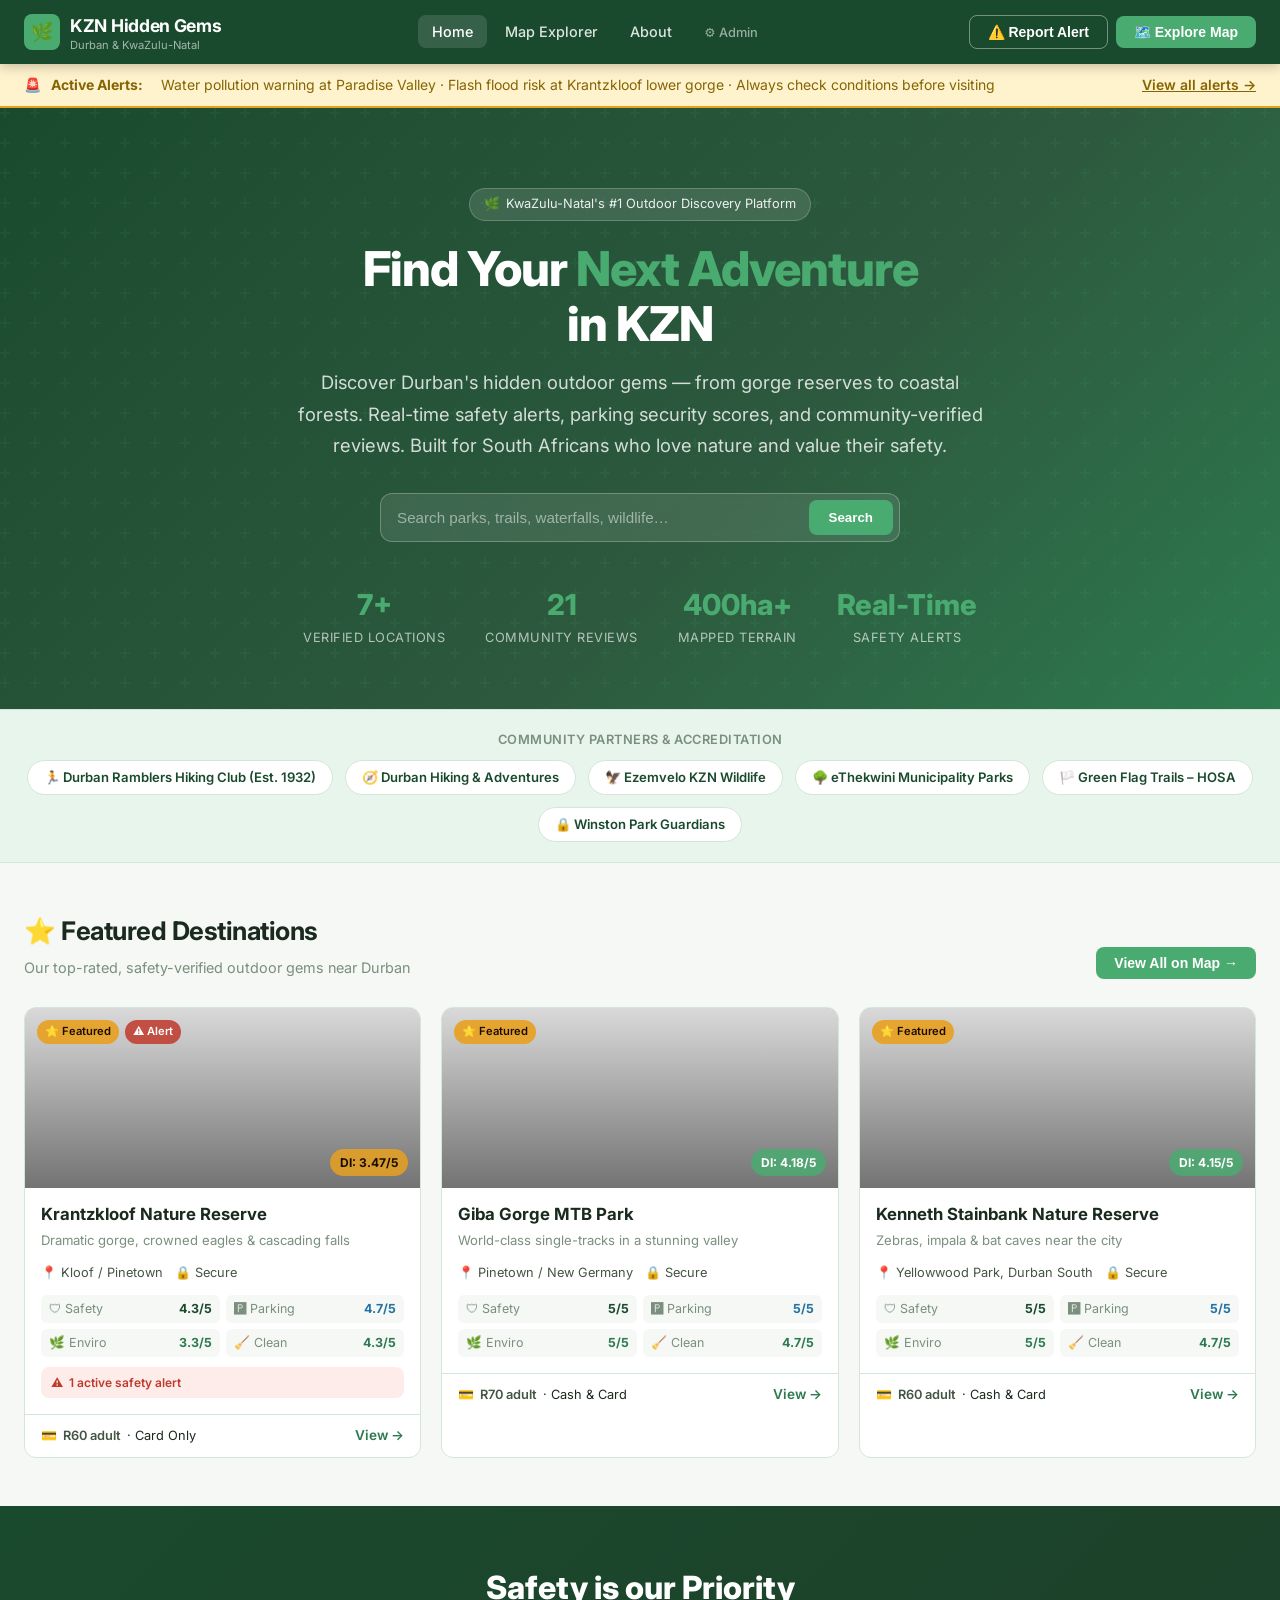
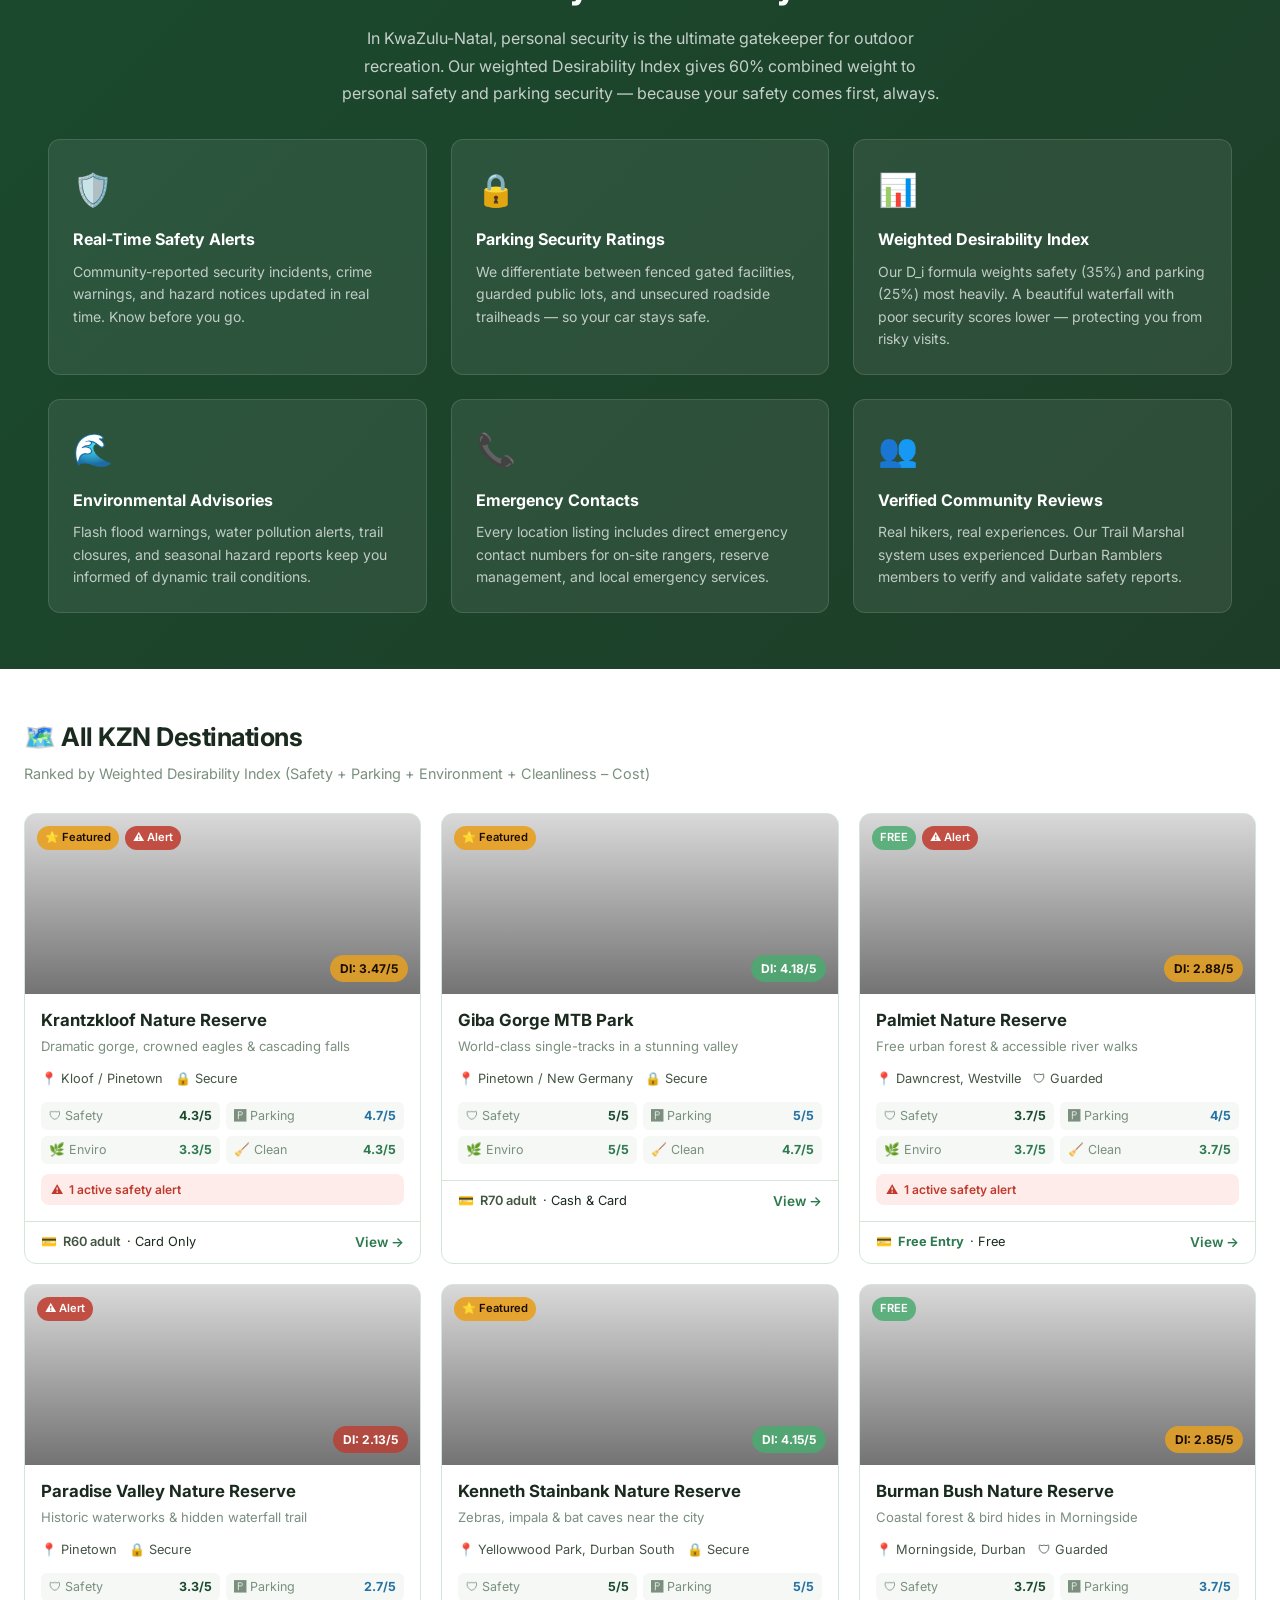
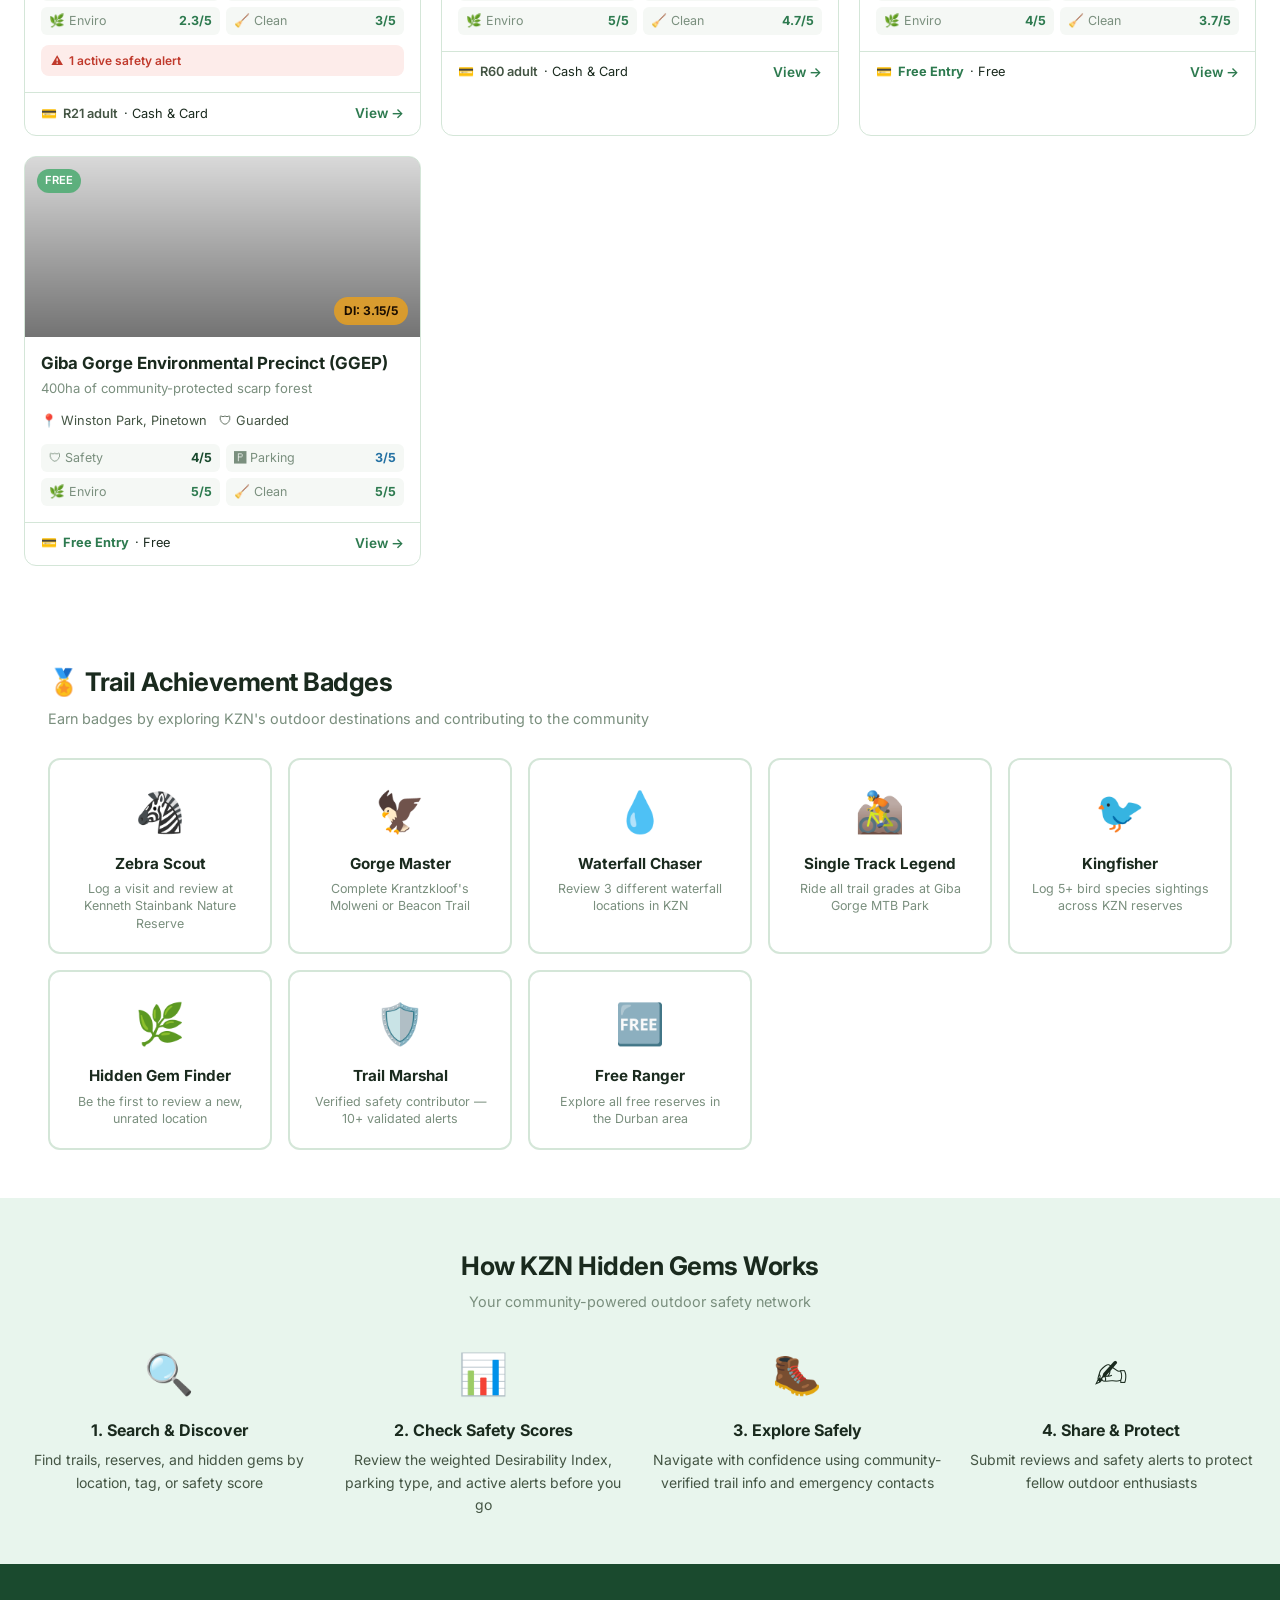
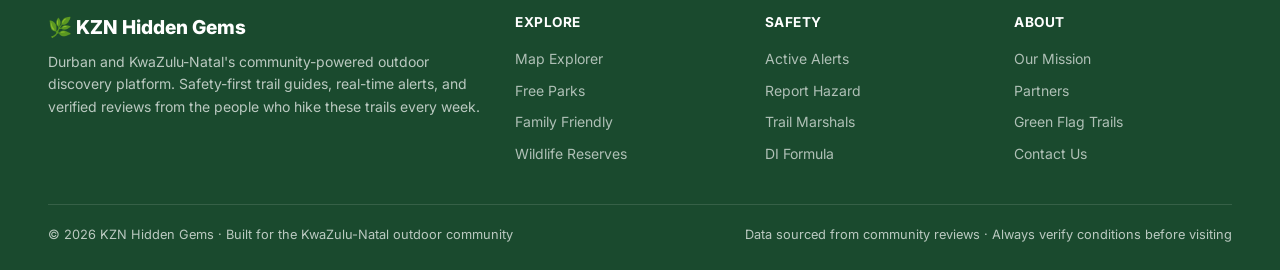
==== index.html @ 932b6985 "Initial release: KZN Hidden Gems platform" ====
<!DOCTYPE html>
<html lang="en">
<head>
  <meta charset="UTF-8" />
  <meta name="viewport" content="width=device-width, initial-scale=1.0" />
  <title>KZN Hidden Gems — Discover KwaZulu-Natal's Best Outdoor Destinations</title>
  <meta name="description" content="Discover safe, verified outdoor destinations in Durban and KwaZulu-Natal. Real-time safety alerts, parking scores, trail guides, and community reviews." />

  <!-- Leaflet CSS -->
  <link rel="stylesheet" href="https://unpkg.com/leaflet@1.9.4/dist/leaflet.css" />
  <!-- Google Fonts -->
  <link rel="preconnect" href="https://fonts.googleapis.com" />
  <link href="https://fonts.googleapis.com/css2?family=Inter:wght@400;500;600;700;800&display=swap" rel="stylesheet" />
  <!-- App Styles -->
  <link rel="stylesheet" href="css/style.css" />
  <link rel="stylesheet" href="css/admin.css" />
  <link rel="stylesheet" href="css/photos.css" />

  <style>
    @keyframes slideIn {
      from { transform: translateX(100px); opacity: 0; }
      to { transform: translateX(0); opacity: 1; }
    }
  </style>
</head>
<body>

<!-- ===================== NAV ===================== -->
<nav class="nav">
  <a href="#" class="nav-brand" onclick="showPage('home');return false">
    <div class="logo-icon">🌿</div>
    <div>
      <span class="brand-name">KZN Hidden Gems</span>
      <span class="brand-sub">Durban & KwaZulu-Natal</span>
    </div>
  </a>

  <ul class="nav-links">
    <li><a href="#" data-page="home" class="active">Home</a></li>
    <li><a href="#" data-page="explorer">Map Explorer</a></li>
    <li><a href="#" data-page="about">About</a></li>
    <li><a href="#" data-page="admin" id="nav-admin-link" onclick="openAdminPanel();return false" style="color:rgba(255,255,255,0.55);font-size:0.8rem">⚙️ Admin</a></li>
  </ul>

  <div class="nav-actions">
    <button class="btn btn-outline" onclick="openReportModal('')">⚠️ Report Alert</button>
    <button class="btn btn-primary" onclick="showPage('explorer');initMap();renderExplorerSidebar(KZN_DATA.locations);renderMapMarkers(KZN_DATA.locations)">🗺️ Explore Map</button>
  </div>
</nav>

<!-- ===================== ACTIVE ALERTS BANNER ===================== -->
<div class="alert-banner">
  <span>🚨</span>
  <strong>Active Alerts:</strong>&nbsp;
  Water pollution warning at Paradise Valley · Flash flood risk at Krantzkloof lower gorge · Always check conditions before visiting
  <span style="margin-left:auto;font-weight:600;cursor:pointer;text-decoration:underline" onclick="showPage('explorer');initMap();applyFilter('alerts');renderExplorerSidebar(KZN_DATA.locations.filter(l=>l.activeAlerts>0));renderMapMarkers(KZN_DATA.locations.filter(l=>l.activeAlerts>0))">
    View all alerts →
  </span>
</div>

<!-- ===================== MAP EXPLORER (FIXED OVERLAY) ===================== -->
<div id="explorer">
  <div class="explorer-map">
    <div id="map"></div>
  </div>
  <div class="explorer-sidebar">
    <div class="explorer-sidebar-header">
      <h3>🗺️ KZN Outdoor Destinations</h3>
      <div style="display:flex;gap:8px;margin-bottom:8px">
        <input type="text" id="sidebar-search" placeholder="Search locations…" style="flex:1;padding:7px 11px;border:1.5px solid #d4e6d8;border-radius:8px;font-size:0.85rem;outline:none" oninput="filterSidebar(this.value)" />
      </div>
      <div style="font-size:0.75rem;color:#7a8f7e">
        🟢 High DI · 🟡 Medium DI · 🔴 Low DI / Alert
      </div>
    </div>

    <!-- Filter chips -->
    <div class="filters">
      <button class="filter-chip active" data-filter="all" onclick="applyFilter('all')">All</button>
      <button class="filter-chip" data-filter="free" onclick="applyFilter('free')">🆓 Free</button>
      <button class="filter-chip" data-filter="safe" onclick="applyFilter('safe')">🛡 High Safety</button>
      <button class="filter-chip" data-filter="family" onclick="applyFilter('family')">👨‍👩‍👧 Family</button>
      <button class="filter-chip" data-filter="hiking" onclick="applyFilter('hiking')">🥾 Hiking</button>
      <button class="filter-chip" data-filter="wildlife" onclick="applyFilter('wildlife')">🦓 Wildlife</button>
      <button class="filter-chip alert-chip" data-filter="alerts" onclick="applyFilter('alerts')">⚠️ Has Alerts</button>
    </div>

    <!-- Sidebar List -->
    <div id="explorer-list" style="padding:8px;flex:1"></div>
  </div>
</div>

<!-- ===================== DETAIL VIEW ===================== -->
<div id="detail-view"></div>

<!-- ===================== HOME PAGE ===================== -->
<div id="home-page" style="display:block">

  <!-- Hero -->
  <section class="hero">
    <div class="hero-content">
      <div class="hero-badge">
        <span>🌿</span>
        <span>KwaZulu-Natal's #1 Outdoor Discovery Platform</span>
      </div>
      <h1>Find Your <span>Next Adventure</span><br/>in KZN</h1>
      <p>
        Discover Durban's hidden outdoor gems — from gorge reserves to coastal forests.
        Real-time safety alerts, parking security scores, and community-verified reviews.
        Built for South Africans who love nature and value their safety.
      </p>
      <div class="hero-search">
        <input type="text" id="hero-search-input" placeholder="Search parks, trails, waterfalls, wildlife…" autocomplete="off" oninput="handleSearchInput(this.value)" onkeydown="if(event.key==='Enter')handleSearch(this.value);if(event.key==='Escape')closeSuggestions()" />
        <button id="hero-search-btn">Search</button>
      </div>
      <div class="hero-stats">
        <div class="hero-stat">
          <div class="stat-num">7+</div>
          <div class="stat-label">Verified Locations</div>
        </div>
        <div class="hero-stat">
          <div class="stat-num">21</div>
          <div class="stat-label">Community Reviews</div>
        </div>
        <div class="hero-stat">
          <div class="stat-num">400ha+</div>
          <div class="stat-label">Mapped Terrain</div>
        </div>
        <div class="hero-stat">
          <div class="stat-num">Real-Time</div>
          <div class="stat-label">Safety Alerts</div>
        </div>
      </div>
    </div>
  </section>

  <!-- Search dropdown — outside hero so overflow:hidden doesn't clip it -->
  <div id="hero-search-dropdown" style="display:none;position:fixed;z-index:2000;background:white;border-radius:12px;box-shadow:0 8px 32px rgba(0,0,0,0.22);max-height:380px;overflow-y:auto;border:1px solid #d4e6d8"></div>

  <!-- Partners -->
  <div class="partners-bar">
    <p>Community Partners & Accreditation</p>
    <div class="partners-list">
      <span class="partner-chip">🏃 Durban Ramblers Hiking Club (Est. 1932)</span>
      <span class="partner-chip">🧭 Durban Hiking & Adventures</span>
      <span class="partner-chip">🦅 Ezemvelo KZN Wildlife</span>
      <span class="partner-chip">🌳 eThekwini Municipality Parks</span>
      <span class="partner-chip">🏳️ Green Flag Trails – HOSA</span>
      <span class="partner-chip">🔒 Winston Park Guardians</span>
    </div>
  </div>

  <!-- Featured Locations -->
  <section class="section">
    <div class="container">
      <div class="section-header">
        <div>
          <h2>⭐ Featured Destinations</h2>
          <p>Our top-rated, safety-verified outdoor gems near Durban</p>
        </div>
        <button class="btn btn-primary" id="open-explorer-btn">View All on Map →</button>
      </div>
      <div class="featured-grid" id="featured-cards">
        <!-- Rendered by JS -->
      </div>
    </div>
  </section>

  <!-- Safety Section -->
  <section class="safety-section">
    <div class="container">
      <div style="text-align:center;max-width:600px;margin:0 auto 0 auto">
        <h2 style="font-size:2rem;font-weight:800;color:white;margin-bottom:12px">Safety is our Priority</h2>
        <p style="color:rgba(255,255,255,0.75);font-size:1rem;line-height:1.7">
          In KwaZulu-Natal, personal security is the ultimate gatekeeper for outdoor recreation.
          Our weighted Desirability Index gives 60% combined weight to personal safety and parking security —
          because your safety comes first, always.
        </p>
      </div>
      <div class="safety-grid">
        <div class="safety-card">
          <div class="icon">🛡️</div>
          <h4>Real-Time Safety Alerts</h4>
          <p>Community-reported security incidents, crime warnings, and hazard notices updated in real time. Know before you go.</p>
        </div>
        <div class="safety-card">
          <div class="icon">🔒</div>
          <h4>Parking Security Ratings</h4>
          <p>We differentiate between fenced gated facilities, guarded public lots, and unsecured roadside trailheads — so your car stays safe.</p>
        </div>
        <div class="safety-card">
          <div class="icon">📊</div>
          <h4>Weighted Desirability Index</h4>
          <p>Our D_i formula weights safety (35%) and parking (25%) most heavily. A beautiful waterfall with poor security scores lower — protecting you from risky visits.</p>
        </div>
        <div class="safety-card">
          <div class="icon">🌊</div>
          <h4>Environmental Advisories</h4>
          <p>Flash flood warnings, water pollution alerts, trail closures, and seasonal hazard reports keep you informed of dynamic trail conditions.</p>
        </div>
        <div class="safety-card">
          <div class="icon">📞</div>
          <h4>Emergency Contacts</h4>
          <p>Every location listing includes direct emergency contact numbers for on-site rangers, reserve management, and local emergency services.</p>
        </div>
        <div class="safety-card">
          <div class="icon">👥</div>
          <h4>Verified Community Reviews</h4>
          <p>Real hikers, real experiences. Our Trail Marshal system uses experienced Durban Ramblers members to verify and validate safety reports.</p>
        </div>
      </div>
    </div>
  </section>

  <!-- All Locations -->
  <section class="section" style="background:var(--white)">
    <div class="container">
      <div class="section-header">
        <div>
          <h2>🗺️ All KZN Destinations</h2>
          <p>Ranked by Weighted Desirability Index (Safety + Parking + Environment + Cleanliness – Cost)</p>
        </div>
      </div>
      <div class="cards-grid" id="all-cards">
        <!-- Rendered by JS -->
      </div>
    </div>
  </section>

  <!-- Badges Section -->
  <section class="badges-section">
    <div class="container">
      <div class="section-header">
        <div>
          <h2>🏅 Trail Achievement Badges</h2>
          <p>Earn badges by exploring KZN's outdoor destinations and contributing to the community</p>
        </div>
      </div>
      <div class="badges-grid">
        <div class="badge-card">
          <div class="badge-icon">🦓</div>
          <div class="badge-name">Zebra Scout</div>
          <div class="badge-desc">Log a visit and review at Kenneth Stainbank Nature Reserve</div>
        </div>
        <div class="badge-card">
          <div class="badge-icon">🦅</div>
          <div class="badge-name">Gorge Master</div>
          <div class="badge-desc">Complete Krantzkloof's Molweni or Beacon Trail</div>
        </div>
        <div class="badge-card">
          <div class="badge-icon">💧</div>
          <div class="badge-name">Waterfall Chaser</div>
          <div class="badge-desc">Review 3 different waterfall locations in KZN</div>
        </div>
        <div class="badge-card">
          <div class="badge-icon">🚵</div>
          <div class="badge-name">Single Track Legend</div>
          <div class="badge-desc">Ride all trail grades at Giba Gorge MTB Park</div>
        </div>
        <div class="badge-card">
          <div class="badge-icon">🐦</div>
          <div class="badge-name">Kingfisher</div>
          <div class="badge-desc">Log 5+ bird species sightings across KZN reserves</div>
        </div>
        <div class="badge-card">
          <div class="badge-icon">🌿</div>
          <div class="badge-name">Hidden Gem Finder</div>
          <div class="badge-desc">Be the first to review a new, unrated location</div>
        </div>
        <div class="badge-card">
          <div class="badge-icon">🛡️</div>
          <div class="badge-name">Trail Marshal</div>
          <div class="badge-desc">Verified safety contributor — 10+ validated alerts</div>
        </div>
        <div class="badge-card">
          <div class="badge-icon">🆓</div>
          <div class="badge-name">Free Ranger</div>
          <div class="badge-desc">Explore all free reserves in the Durban area</div>
        </div>
      </div>
    </div>
  </section>

  <!-- How It Works -->
  <section class="section" style="background:var(--green-pale)">
    <div class="container">
      <div class="section-header" style="justify-content:center;text-align:center">
        <div>
          <h2>How KZN Hidden Gems Works</h2>
          <p>Your community-powered outdoor safety network</p>
        </div>
      </div>
      <div style="display:grid;grid-template-columns:repeat(4,1fr);gap:24px;text-align:center">
        <div>
          <div style="font-size:2.5rem;margin-bottom:12px">🔍</div>
          <h4 style="font-weight:700;margin-bottom:6px">1. Search & Discover</h4>
          <p style="font-size:0.875rem;color:var(--text-mid);line-height:1.6">Find trails, reserves, and hidden gems by location, tag, or safety score</p>
        </div>
        <div>
          <div style="font-size:2.5rem;margin-bottom:12px">📊</div>
          <h4 style="font-weight:700;margin-bottom:6px">2. Check Safety Scores</h4>
          <p style="font-size:0.875rem;color:var(--text-mid);line-height:1.6">Review the weighted Desirability Index, parking type, and active alerts before you go</p>
        </div>
        <div>
          <div style="font-size:2.5rem;margin-bottom:12px">🥾</div>
          <h4 style="font-weight:700;margin-bottom:6px">3. Explore Safely</h4>
          <p style="font-size:0.875rem;color:var(--text-mid);line-height:1.6">Navigate with confidence using community-verified trail info and emergency contacts</p>
        </div>
        <div>
          <div style="font-size:2.5rem;margin-bottom:12px">✍️</div>
          <h4 style="font-weight:700;margin-bottom:6px">4. Share & Protect</h4>
          <p style="font-size:0.875rem;color:var(--text-mid);line-height:1.6">Submit reviews and safety alerts to protect fellow outdoor enthusiasts</p>
        </div>
      </div>
    </div>
  </section>

</div><!-- /home-page -->

<!-- ===================== ABOUT PAGE ===================== -->
<div id="about-page" style="display:none">
  <div style="background:linear-gradient(135deg,var(--green-deep),var(--green-mid));color:white;padding:60px 24px;text-align:center">
    <h1 style="font-size:2.5rem;font-weight:800;margin-bottom:12px">About KZN Hidden Gems</h1>
    <p style="font-size:1.1rem;opacity:0.8;max-width:600px;margin:0 auto">A community-driven platform built to help KwaZulu-Natal residents explore the outdoors safely and confidently.</p>
  </div>
  <div class="container" style="padding:48px 24px;max-width:800px">
    <div class="card-box" style="margin-bottom:24px">
      <h3>🌿 Our Mission</h3>
      <p style="color:var(--text-mid);line-height:1.8;font-size:0.95rem">
        KZN Hidden Gems was built to solve a critical problem in South African outdoor recreation: the lack of a trusted, safety-first platform dedicated to KwaZulu-Natal's diverse natural spaces.
        <br/><br/>
        Global platforms like AllTrails and iOverlander lack the hyper-local granularity needed to navigate KZN's complex mix of community reserves, provincial parks, and privately managed nature areas — each with unique security conditions, payment requirements, and environmental hazards.
        <br/><br/>
        Our platform addresses this gap by providing a weighted Desirability and Safety Index (D_i) that prioritizes personal security and parking safety above all other factors — because in KZN, safety is the ultimate gatekeeper for outdoor recreation.
      </p>
    </div>

    <div class="card-box" style="margin-bottom:24px">
      <h3>📐 The Desirability Index Formula</h3>
      <div style="background:var(--bg);padding:16px;border-radius:8px;font-family:monospace;font-size:0.9rem;margin-bottom:12px">
        D_i = (0.35 × Safety) + (0.25 × Parking) + (0.15 × Environment) + (0.15 × Cleanliness) − (0.10 × Cost)
      </div>
      <p style="color:var(--text-mid);font-size:0.875rem;line-height:1.7">
        Safety (35%) and Parking Security (25%) together account for 60% of a location's overall score.
        A stunning location with poor personal security or unsecured trailhead parking will score significantly lower,
        preventing users from stumbling into risky situations. This formula is calibrated specifically for the Durban urban-wilderness interface.
      </p>
    </div>

    <div class="card-box" style="margin-bottom:24px">
      <h3>🤝 Community Partners</h3>
      <div style="display:grid;grid-template-columns:1fr 1fr;gap:12px">
        <div style="padding:12px;background:var(--bg);border-radius:8px">
          <div style="font-weight:700;margin-bottom:4px">🏃 Durban Ramblers Hiking Club</div>
          <div style="font-size:0.82rem;color:var(--text-mid)">Est. 1932 · Weekly Wed & Sat hikes · Trail Marshal verification program</div>
        </div>
        <div style="padding:12px;background:var(--bg);border-radius:8px">
          <div style="font-weight:700;margin-bottom:4px">🧭 Durban Hiking & Adventures</div>
          <div style="font-size:0.82rem;color:var(--text-mid)">Founded by Roland Smith · Group hikes, night walks, cultural tours across KZN</div>
        </div>
        <div style="padding:12px;background:var(--bg);border-radius:8px">
          <div style="font-weight:700;margin-bottom:4px">🦅 Ezemvelo KZN Wildlife</div>
          <div style="font-size:0.82rem;color:var(--text-mid)">Provincial conservation authority managing Krantzkloof & Kenneth Stainbank</div>
        </div>
        <div style="padding:12px;background:var(--bg);border-radius:8px">
          <div style="font-weight:700;margin-bottom:4px">🔒 Winston Park Guardians</div>
          <div style="font-size:0.82rem;color:var(--text-mid)">Community security patrol protecting the Giba Gorge Environmental Precinct</div>
        </div>
      </div>
    </div>

    <div class="card-box">
      <h3>📬 Contact & Contribute</h3>
      <p style="color:var(--text-mid);font-size:0.875rem;line-height:1.7;margin-bottom:16px">
        Know a hidden gem we've missed? Want to become a verified Trail Marshal?
        Submit reviews and safety alerts directly from any location page.
        Community contributions keep this platform accurate and life-saving.
      </p>
      <button class="btn btn-primary" onclick="showPage('explorer');initMap();renderExplorerSidebar(KZN_DATA.locations);renderMapMarkers(KZN_DATA.locations)">
        🗺️ Start Exploring
      </button>
    </div>
  </div>
</div>

<!-- ===================== FOOTER ===================== -->
<footer>
  <div class="container">
    <div class="footer-grid">
      <div class="footer-brand">
        <div class="brand-name">🌿 KZN Hidden Gems</div>
        <p>Durban and KwaZulu-Natal's community-powered outdoor discovery platform. Safety-first trail guides, real-time alerts, and verified reviews from the people who hike these trails every week.</p>
      </div>
      <div class="footer-col">
        <h5>Explore</h5>
        <ul>
          <li><a href="#" onclick="showPage('explorer');initMap();applyFilter('all');return false">Map Explorer</a></li>
          <li><a href="#" onclick="showPage('explorer');initMap();applyFilter('free');return false">Free Parks</a></li>
          <li><a href="#" onclick="showPage('explorer');initMap();applyFilter('family');return false">Family Friendly</a></li>
          <li><a href="#" onclick="showPage('explorer');initMap();applyFilter('wildlife');return false">Wildlife Reserves</a></li>
        </ul>
      </div>
      <div class="footer-col">
        <h5>Safety</h5>
        <ul>
          <li><a href="#" onclick="showPage('explorer');initMap();applyFilter('alerts');return false">Active Alerts</a></li>
          <li><a href="#" onclick="openReportModal('');return false">Report Hazard</a></li>
          <li><a href="#" onclick="showPage('about');return false">Trail Marshals</a></li>
          <li><a href="#" onclick="showPage('about');return false">DI Formula</a></li>
        </ul>
      </div>
      <div class="footer-col">
        <h5>About</h5>
        <ul>
          <li><a href="#" onclick="showPage('about');return false">Our Mission</a></li>
          <li><a href="#" onclick="showPage('about');return false">Partners</a></li>
          <li><a href="#" onclick="showPage('about');return false">Green Flag Trails</a></li>
          <li><a href="#" onclick="showPage('about');return false">Contact Us</a></li>
        </ul>
      </div>
    </div>
    <div class="footer-bottom">
      <span>© 2026 KZN Hidden Gems · Built for the KwaZulu-Natal outdoor community</span>
      <span>Data sourced from community reviews · Always verify conditions before visiting</span>
    </div>
  </div>
</footer>

<!-- ===================== REVIEW MODAL ===================== -->
<div class="modal-overlay" id="modal-overlay" onclick="if(event.target===this)closeModals()">
  <div class="modal" id="review-modal" style="max-width:560px">
    <div style="display:flex;justify-content:space-between;align-items:center;margin-bottom:16px">
      <h3 class="modal-title" style="margin:0">⭐ Rate & Review</h3>
      <button class="modal-close" onclick="closeModals()">✕</button>
    </div>
    <input type="hidden" id="review-location-id" />

    <!-- Name -->
    <div class="form-group" style="margin-bottom:12px">
      <label style="font-size:0.82rem;font-weight:600;margin-bottom:5px;display:block">Your Name or Trail Handle</label>
      <input type="text" id="review-user" placeholder="e.g. TrailRunner_KZN" style="padding:9px 12px;border:1.5px solid var(--border);border-radius:var(--radius-sm);font-size:0.9rem;width:100%;outline:none" />
    </div>

    <!-- Visual Star Ratings -->
    <div style="margin-bottom:14px">
      <div style="font-size:0.72rem;font-weight:700;color:var(--text-light);text-transform:uppercase;letter-spacing:0.5px;margin-bottom:8px">Your Ratings</div>

      <div class="star-rating-row">
        <span class="star-label">🛡 Safety</span>
        <div class="star-rating-visual" data-score="safety" data-value="0">
          <span class="star-btn">★</span><span class="star-btn">★</span><span class="star-btn">★</span><span class="star-btn">★</span><span class="star-btn">★</span>
          <span class="star-val">—</span>
        </div>
      </div>
      <div class="star-rating-row">
        <span class="star-label">🅿 Parking</span>
        <div class="star-rating-visual" data-score="parking" data-value="0">
          <span class="star-btn">★</span><span class="star-btn">★</span><span class="star-btn">★</span><span class="star-btn">★</span><span class="star-btn">★</span>
          <span class="star-val">—</span>
        </div>
      </div>
      <div class="star-rating-row">
        <span class="star-label">🧹 Cleanliness</span>
        <div class="star-rating-visual" data-score="cleanliness" data-value="0">
          <span class="star-btn">★</span><span class="star-btn">★</span><span class="star-btn">★</span><span class="star-btn">★</span><span class="star-btn">★</span>
          <span class="star-val">—</span>
        </div>
      </div>
      <div class="star-rating-row">
        <span class="star-label">💳 Value</span>
        <div class="star-rating-visual" data-score="cost" data-value="0">
          <span class="star-btn">★</span><span class="star-btn">★</span><span class="star-btn">★</span><span class="star-btn">★</span><span class="star-btn">★</span>
          <span class="star-val">—</span>
        </div>
      </div>
      <div class="star-rating-row">
        <span class="star-label">🌿 Environment</span>
        <div class="star-rating-visual" data-score="environmental" data-value="0">
          <span class="star-btn">★</span><span class="star-btn">★</span><span class="star-btn">★</span><span class="star-btn">★</span><span class="star-btn">★</span>
          <span class="star-val">—</span>
        </div>
      </div>
    </div>

    <!-- Review text -->
    <div class="form-group" style="margin-bottom:14px">
      <label style="font-size:0.82rem;font-weight:600;margin-bottom:5px;display:block">Your Review</label>
      <textarea id="review-comment" rows="3" placeholder="Describe your experience — trail conditions, safety, parking, any hazards noticed…" style="width:100%;padding:9px 12px;border:1.5px solid var(--border);border-radius:var(--radius-sm);font-size:0.875rem;resize:vertical;outline:none;font-family:inherit"></textarea>
    </div>

    <!-- Photo Upload -->
    <div class="form-group" style="margin-bottom:16px">
      <label style="font-size:0.82rem;font-weight:600;margin-bottom:8px;display:block">📸 Add Your Photos <span style="color:var(--text-light);font-weight:400">(optional)</span></label>
      <div class="photo-upload-zone" id="photo-upload-zone">
        <input type="file" id="photo-file-input" accept="image/*" multiple />
        <div class="upload-icon">📷</div>
        <div class="upload-title">Click or drag photos here</div>
        <div class="upload-sub" id="upload-count-hint">Up to 5 photos · JPEG/PNG/WEBP</div>
      </div>
      <div class="upload-thumbs" id="upload-thumbs"></div>
    </div>

    <button class="btn btn-primary" style="width:100%;justify-content:center;font-size:0.95rem;padding:12px" onclick="submitReview()">
      ✅ Submit Review & Photos
    </button>
  </div>
</div>

<!-- ===================== PHOTO LIGHTBOX ===================== -->
<div id="photo-lightbox" onclick="if(event.target===this)closeLightbox()">
  <button class="lb-close" onclick="closeLightbox()">✕</button>
  <button class="lb-nav lb-prev" onclick="lightboxPrev()">‹</button>
  <img id="lb-img" src="" alt="Community photo" />
  <div class="lb-caption" id="lb-caption"></div>
  <button class="lb-nav lb-next" onclick="lightboxNext()">›</button>
</div>

<!-- ===================== ALERT MODAL ===================== -->
<div class="modal-overlay" id="alert-overlay" onclick="if(event.target===this)closeModals()">
  <div class="modal" id="report-modal">
    <div style="display:flex;justify-content:space-between;align-items:center;margin-bottom:16px">
      <h3 style="margin:0">⚠️ Report Safety Alert</h3>
      <button class="modal-close" onclick="closeModals()">✕</button>
    </div>
    <input type="hidden" id="report-location-id" />

    <div class="form-group">
      <label>Alert Category</label>
      <select id="alert-category">
        <option value="Security Incident">🚨 Security Incident</option>
        <option value="Flash Flood">🌊 Flash Flood</option>
        <option value="Water Pollution">☣️ Water Pollution</option>
        <option value="Trail Obstruction">🌳 Trail Obstruction</option>
        <option value="Weather Closure">⛈️ Weather Closure</option>
      </select>
    </div>

    <div class="form-group">
      <label>Severity Level</label>
      <select id="alert-severity">
        <option value="Low">Low — Minor inconvenience</option>
        <option value="Medium" selected>Medium — Caution advised</option>
        <option value="High">High — Avoid if possible</option>
        <option value="Critical">Critical — Do not visit</option>
      </select>
    </div>

    <div class="form-group">
      <label>Alert Details</label>
      <textarea id="alert-details" rows="3" placeholder="Describe exactly what you observed — location on trail, time, severity…"></textarea>
    </div>

    <div style="background:#fff8e1;border-radius:8px;padding:10px 12px;font-size:0.8rem;color:#856404;margin-bottom:16px">
      ⚠️ False alerts harm the community. Only submit verified, first-hand observations.
    </div>

    <button class="btn btn-primary" style="width:100%;justify-content:center;background:var(--red-alert)" onclick="submitAlert()">🚨 Submit Safety Alert</button>
  </div>
</div>

<!-- ===================== SCROLL TO TOP ===================== -->
<button class="scroll-top" title="Back to top">↑</button>

<!-- ===================== ADMIN PAGE ===================== -->
<div id="admin-page">
  <div class="admin-topbar">
    <h2>⚙️ KZN Hidden Gems — Admin Panel</h2>
    <div class="admin-topbar-actions">
      <button class="btn btn-outline" onclick="showPage('home')">← Back to Site</button>
      <button class="btn" style="background:var(--red-alert);color:white" onclick="closeAdminPanel()">🔒 Log Out</button>
    </div>
  </div>

  <div class="admin-body">
    <!-- Stats row -->
    <div class="admin-stats">
      <div class="admin-stat-card">
        <div class="stat-icon">📍</div>
        <div class="stat-num" id="stat-total">0</div>
        <div class="stat-lbl">Total Locations</div>
      </div>
      <div class="admin-stat-card">
        <div class="stat-icon">✨</div>
        <div class="stat-num" id="stat-custom">0</div>
        <div class="stat-lbl">Custom Added</div>
      </div>
      <div class="admin-stat-card">
        <div class="stat-icon">⚠️</div>
        <div class="stat-num" id="stat-alerts">0</div>
        <div class="stat-lbl">Active Alerts</div>
      </div>
      <div class="admin-stat-card">
        <div class="stat-icon">💬</div>
        <div class="stat-num" id="stat-reviews">0</div>
        <div class="stat-lbl">Community Reviews</div>
      </div>
    </div>

    <!-- Tab switcher -->
    <div class="admin-tabs">
      <button class="admin-tab-btn active" onclick="switchAdminTab('add')">➕ Add / Edit Location</button>
      <button class="admin-tab-btn" onclick="switchAdminTab('list')">📋 All Locations</button>
    </div>

    <!-- TAB: Add/Edit Form -->
    <div class="admin-tab-panel active" id="admin-tab-add">
      <div class="admin-form-panel" id="admin-form-panel" style="max-width:680px;margin:0 auto">
        <div class="admin-form-header">
          <h3 id="admin-form-title">➕ Add New Location</h3>
        </div>

        <div class="admin-form-body">
          <!-- Live DI preview -->
          <div class="di-preview-bar">
            <div class="di-num" id="di-preview-num">3.33</div>
            <div class="di-lbl">Estimated Desirability Index (no reviews yet)</div>
          </div>

          <form id="admin-location-form" onsubmit="return false">
            <input type="hidden" id="field-id" />

            <!-- ══ SMART FILL ══════════════════════════════════════════════ -->
            <div style="background:linear-gradient(135deg,#1a4a2e,#2d7a4f);border-radius:var(--radius);padding:16px 18px;margin-bottom:18px">
              <div style="color:white;font-weight:800;font-size:0.95rem;margin-bottom:4px">🧠 Smart Fill from Wikipedia</div>
              <div style="color:rgba(255,255,255,0.75);font-size:0.78rem;margin-bottom:10px">
                Type a place name — we'll look it up on Wikipedia &amp; OpenStreetMap and auto-fill every field we can find.
              </div>
              <div style="display:flex;gap:8px">
                <input
                  type="text"
                  id="sf-input"
                  placeholder="e.g. Krantzkloof Nature Reserve…"
                  autocomplete="off"
                  onkeydown="if(event.key==='Enter'){event.preventDefault();runSmartFill()}"
                  style="flex:1;padding:9px 13px;border:none;border-radius:var(--radius-sm);font-size:0.875rem;outline:none;background:rgba(255,255,255,0.95)"
                />
                <button type="button" onclick="runSmartFill()"
                  style="background:#4aab70;color:white;border:none;border-radius:var(--radius-sm);padding:9px 16px;font-size:0.85rem;font-weight:700;cursor:pointer;white-space:nowrap">
                  🔍 Search &amp; Fill
                </button>
                <button type="button" onclick="clearSmartFill()"
                  style="background:rgba(255,255,255,0.15);color:white;border:1px solid rgba(255,255,255,0.3);border-radius:var(--radius-sm);padding:9px 12px;font-size:0.82rem;cursor:pointer">
                  ✕
                </button>
              </div>
              <div id="sf-status" style="display:none;margin-top:10px;padding:8px 12px;border-radius:var(--radius-sm);font-size:0.82rem;font-weight:600;line-height:1.5"></div>
            </div>
            <!-- ══ END SMART FILL ══════════════════════════════════════════ -->

            <div class="admin-form-section">📝 Basic Information</div>
            <div class="form-group">
              <label>Location Name <span style="color:var(--red-alert)">*</span></label>
              <input type="text" id="field-name" placeholder="e.g. Shongweni Dam Nature Reserve" oninput="updateDIPreview()" />
            </div>
            <div class="form-group">
              <label>Tagline</label>
              <input type="text" id="field-tagline" placeholder="e.g. Dam fishing, birding & forest walks" />
            </div>
            <div class="form-group">
              <label>Description</label>
              <textarea id="field-description" rows="4" placeholder="Full description…"></textarea>
            </div>
            <div class="form-row">
              <div class="form-group">
                <label>Area / Suburb <span style="color:var(--red-alert)">*</span></label>
                <input type="text" id="field-location" placeholder="e.g. Shongweni, KZN" />
              </div>
              <div class="form-group">
                <label>Management Authority</label>
                <input type="text" id="field-management" placeholder="e.g. eThekwini Municipality" />
              </div>
            </div>
            <div class="form-row">
              <div class="form-group">
                <label>Size (Hectares)</label>
                <input type="number" id="field-hectares" placeholder="e.g. 150" min="0" step="0.1" />
              </div>
              <div class="form-group">
                <label>Opening Hours</label>
                <input type="text" id="field-hours" placeholder="e.g. 06:00 – 18:00 Daily" />
              </div>
            </div>

            <div class="admin-form-section">📍 Coordinates</div>
            <div class="form-row">
              <div class="form-group">
                <label>Latitude <span style="color:var(--red-alert)">*</span></label>
                <input type="number" id="field-lat" placeholder="-29.8500" step="0.00001" />
              </div>
              <div class="form-group">
                <label>Longitude <span style="color:var(--red-alert)">*</span></label>
                <input type="number" id="field-lng" placeholder="30.9000" step="0.00001" />
              </div>
            </div>
            <button type="button" id="toggle-map-btn" onclick="toggleCoordMap()"
              style="width:100%;padding:9px;background:var(--bg);border:1.5px dashed var(--border);border-radius:var(--radius-sm);color:var(--text-mid);font-size:0.85rem;font-weight:600;cursor:pointer;margin-bottom:6px">
              🗺️ Show Map to Pin Location
            </button>
            <div id="coord-map-picker" style="display:none"></div>

            <div class="admin-form-section">💳 Entry Fees & Access</div>
            <div class="form-row">
              <div class="form-group">
                <label>Payment Method</label>
                <select id="field-payment">
                  <option value="Free">Free</option>
                  <option value="Card Only">Card Only</option>
                  <option value="Cash Only">Cash Only</option>
                  <option value="Cash &amp; Card">Cash &amp; Card</option>
                  <option value="Ezemvelo Rhino Card">Ezemvelo Rhino Card</option>
                </select>
              </div>
              <div class="form-group">
                <label>Entry Fee – Adult (R)</label>
                <input type="number" id="field-fee-adult" placeholder="0" min="0" step="1" oninput="updateDIPreview()" />
              </div>
            </div>
            <div class="form-row">
              <div class="form-group">
                <label>Entry Fee – Child (R)</label>
                <input type="number" id="field-fee-child" placeholder="0" min="0" step="1" />
              </div>
              <div class="form-group">
                <label>Phone Number</label>
                <input type="text" id="field-phone" placeholder="+27 31 000 0000" />
              </div>
            </div>

            <div class="admin-form-section">🔒 Parking & Security</div>
            <div class="form-group">
              <label>Parking Type</label>
              <select id="field-parking">
                <option value="Fenced Guarded Interior">🔒 Fenced Guarded Interior</option>
                <option value="Guarded Public Lot">🛡 Guarded Public Lot</option>
                <option value="Open Public Lot">🅿 Open Public Lot</option>
                <option value="Unsecured Roadside">⚠️ Unsecured Roadside</option>
              </select>
            </div>
            <div class="form-group">
              <label>Parking Notes</label>
              <input type="text" id="field-parking-notes" placeholder="e.g. Limited spaces at entrance, arrive early on weekends" />
            </div>

            <div class="admin-form-section">🏷️ Tags, Hazards & Regulations</div>
            <div class="form-group">
              <label>Tags (comma-separated)</label>
              <input type="text" id="field-tags" placeholder="Hiking, Birdwatching, Family, Free" />
            </div>
            <div class="form-group">
              <label>Key Attractions (one per line)</label>
              <textarea id="field-attractions" rows="3" placeholder="Main waterfall&#10;Resident vervet monkeys&#10;Forest canopy trail"></textarea>
            </div>
            <div class="form-group">
              <label>Hazards (one per line)</label>
              <textarea id="field-hazards" rows="3" placeholder="Slippery paths after rain&#10;Flash flood risk in gorge"></textarea>
            </div>
            <div class="form-group">
              <label>Rules & Regulations (one per line)</label>
              <textarea id="field-regulations" rows="3" placeholder="No pets allowed&#10;No alcohol&#10;Keep to marked paths"></textarea>
            </div>

            <div class="admin-form-section">🖼️ Photo</div>
            <div class="form-group">
              <label>Photo URL</label>
              <input type="url" id="field-photo" placeholder="https://loremflickr.com/1000/500/waterfall,forest/all" />
              <div class="form-hint">Tip: use <strong>loremflickr.com</strong> — e.g. <code>https://loremflickr.com/1000/500/forest,river/all</code></div>
              <img id="preview-photo" class="photo-preview" alt="Photo preview" />
            </div>
            <div class="form-group" style="display:flex;align-items:center;gap:10px">
              <input type="checkbox" id="field-featured" style="width:auto;height:16px;accent-color:var(--green-mid)" />
              <label for="field-featured" style="margin:0;cursor:pointer">⭐ Mark as Featured Destination</label>
            </div>
          </form>
        </div>

        <div class="admin-form-footer">
          <button class="btn btn-ghost" id="admin-form-cancel-edit" style="display:none" onclick="resetAdminForm()">✕ Cancel Edit</button>
          <button class="btn btn-primary" id="admin-form-submit-btn" onclick="submitAdminForm()">✅ Save Location</button>
        </div>
      </div>
    </div>

    <!-- TAB: Location table -->
    <div class="admin-tab-panel" id="admin-tab-list">
      <div class="admin-table-wrap">
        <div class="admin-table-header">
          <h3>📋 All Locations</h3>
          <input type="text" id="admin-table-search" class="admin-search-input" placeholder="🔍 Search locations…" />
        </div>
        <div style="overflow-x:auto">
          <table class="admin-table">
            <thead>
              <tr>
                <th>Location</th>
                <th>DI Score</th>
                <th>Entry Fee</th>
                <th>Alerts</th>
                <th>Reviews</th>
                <th>Actions</th>
              </tr>
            </thead>
            <tbody id="admin-table-body"></tbody>
          </table>
        </div>
      </div>

    </div><!-- /admin-tab-list -->
  </div><!-- /admin-body -->
</div><!-- /admin-page -->

<!-- ===================== ADMIN LOGIN OVERLAY ===================== -->
<div class="modal-overlay" id="admin-login-overlay" onclick="if(event.target===this)closeAdminLogin()">
  <div class="admin-login-box">
    <div class="lock-icon">🔐</div>
    <h3>Admin Access</h3>
    <p>Enter your admin password to manage KZN Hidden Gems locations</p>
    <div class="admin-login-error" id="admin-login-error">❌ Incorrect password. Please try again.</div>
    <input type="password" id="admin-pass-input" placeholder="Enter password…" />
    <button class="btn btn-primary" style="width:100%;justify-content:center" onclick="attemptAdminLogin()">🔓 Login</button>
    <div class="admin-login-hint">Default password: <code>KZN@dmin2026</code></div>
  </div>
</div>

<!-- ===================== DELETE CONFIRM OVERLAY ===================== -->
<div class="delete-confirm-overlay" id="delete-confirm-overlay">
  <div class="delete-confirm-box">
    <div class="del-icon">🗑️</div>
    <h4>Delete Location?</h4>
    <p>Are you sure you want to permanently delete <strong id="delete-loc-name"></strong>? This cannot be undone.</p>
    <div class="delete-confirm-actions">
      <button class="btn btn-ghost" onclick="cancelDelete()">Cancel</button>
      <button class="btn" style="background:var(--red-alert);color:white" onclick="executeDelete()">Yes, Delete</button>
    </div>
  </div>
</div>

<!-- Scripts -->
<script src="https://unpkg.com/leaflet@1.9.4/dist/leaflet.js"></script>
<script src="js/data.js?v=2"></script>
<script src="js/storage.js?v=2"></script>
<script src="js/app.js?v=9"></script>
<script src="js/photos.js?v=1"></script>
<script src="js/smartfill.js?v=2"></script>
<script src="js/admin.js?v=8"></script>

<script>
  // Sidebar search filter
  function filterSidebar(query) {
    const q = query.toLowerCase();
    if (!q) {
      renderExplorerSidebar(KZN_DATA.locations);
      return;
    }
    const filtered = KZN_DATA.locations.filter(l =>
      l.name.toLowerCase().includes(q) ||
      l.location.toLowerCase().includes(q) ||
      l.tags.some(t => t.toLowerCase().includes(q))
    );
    renderExplorerSidebar(filtered);
  }

  // Open report modal without location context (from nav)
  const _origOpenReport = window.openReportModal;
  window.openReportModal = function(locId) {
    if (!locId) {
      // If no specific location, show a location selector
      const modal = document.getElementById('report-modal');
      const locationSelect = `
        <div class="form-group" id="location-selector-group">
          <label>Location</label>
          <select id="alert-location-select" onchange="document.getElementById('report-location-id').value=this.value">
            <option value="">Select a location…</option>
            ${KZN_DATA.locations.map(l => `<option value="${l.id}">${l.name}</option>`).join('')}
          </select>
        </div>
      `;
      const existing = modal.querySelector('#location-selector-group');
      if (!existing) {
        modal.querySelector('input[type="hidden"]').insertAdjacentHTML('afterend', locationSelect);
      }
    }
    _origOpenReport(locId);
  };
</script>

</body>
</html>
---- css/style.css ----
/* === KZN Hidden Gems — Main Stylesheet === */
:root {
  --green-deep: #1a4a2e;
  --green-mid: #2d7a4f;
  --green-light: #4aab70;
  --green-pale: #e8f5ed;
  --amber: #e8a020;
  --amber-dark: #c4851a;
  --red-alert: #c0392b;
  --red-light: #fdecea;
  --blue-water: #2471a3;
  --blue-light: #e8f4fd;
  --text-dark: #1a2a1e;
  --text-mid: #445544;
  --text-light: #7a8f7e;
  --border: #d4e6d8;
  --bg: #f5f8f5;
  --white: #ffffff;
  --shadow-sm: 0 1px 4px rgba(26,74,46,0.10);
  --shadow-md: 0 4px 16px rgba(26,74,46,0.12);
  --shadow-lg: 0 8px 32px rgba(26,74,46,0.15);
  --radius: 12px;
  --radius-sm: 8px;
  --radius-lg: 18px;
}

*, *::before, *::after { box-sizing: border-box; margin: 0; padding: 0; }

html { scroll-behavior: smooth; }

body {
  font-family: 'Inter', 'Segoe UI', system-ui, sans-serif;
  background: var(--bg);
  color: var(--text-dark);
  line-height: 1.6;
  min-height: 100vh;
}

/* === NAV === */
.nav {
  background: var(--green-deep);
  padding: 0 24px;
  display: flex;
  align-items: center;
  justify-content: space-between;
  height: 64px;
  position: sticky;
  top: 0;
  z-index: 1000;
  box-shadow: 0 2px 12px rgba(0,0,0,0.25);
}

.nav-brand {
  display: flex;
  align-items: center;
  gap: 10px;
  text-decoration: none;
  color: var(--white);
}

.nav-brand .logo-icon {
  width: 36px;
  height: 36px;
  background: var(--green-light);
  border-radius: 8px;
  display: flex;
  align-items: center;
  justify-content: center;
  font-size: 18px;
}

.nav-brand .brand-name {
  font-weight: 700;
  font-size: 1.1rem;
  letter-spacing: -0.3px;
}

.nav-brand .brand-sub {
  font-size: 0.7rem;
  color: rgba(255,255,255,0.6);
  display: block;
  line-height: 1;
}

.nav-links {
  display: flex;
  gap: 4px;
  list-style: none;
}

.nav-links a {
  color: rgba(255,255,255,0.85);
  text-decoration: none;
  padding: 8px 14px;
  border-radius: 8px;
  font-size: 0.9rem;
  font-weight: 500;
  transition: all 0.2s;
}

.nav-links a:hover, .nav-links a.active {
  background: rgba(255,255,255,0.12);
  color: var(--white);
}

.nav-actions { display: flex; gap: 8px; align-items: center; }

.btn {
  padding: 8px 18px;
  border-radius: var(--radius-sm);
  font-size: 0.875rem;
  font-weight: 600;
  cursor: pointer;
  transition: all 0.2s;
  border: none;
  text-decoration: none;
  display: inline-flex;
  align-items: center;
  gap: 6px;
}

.btn-primary {
  background: var(--green-light);
  color: var(--white);
}

.btn-primary:hover { background: var(--green-mid); }

.btn-outline {
  background: transparent;
  border: 1.5px solid rgba(255,255,255,0.4);
  color: var(--white);
}

.btn-outline:hover { background: rgba(255,255,255,0.1); }

.btn-ghost {
  background: transparent;
  color: var(--text-mid);
}

.btn-ghost:hover { background: var(--green-pale); color: var(--green-deep); }

/* === HERO === */
.hero {
  background: linear-gradient(135deg, var(--green-deep) 0%, #2d5a3e 60%, var(--green-mid) 100%);
  color: var(--white);
  padding: 80px 24px 60px;
  text-align: center;
  position: relative;
  overflow: hidden;
}

.hero::before {
  content: '';
  position: absolute;
  inset: 0;
  background: url("data:image/svg+xml,%3Csvg width='60' height='60' viewBox='0 0 60 60' xmlns='http://www.w3.org/2000/svg'%3E%3Cg fill='none' fill-rule='evenodd'%3E%3Cg fill='%234aab70' fill-opacity='0.08'%3E%3Cpath d='M36 34v-4h-2v4h-4v2h4v4h2v-4h4v-2h-4zm0-30V0h-2v4h-4v2h4v4h2V6h4V4h-4zM6 34v-4H4v4H0v2h4v4h2v-4h4v-2H6zM6 4V0H4v4H0v2h4v4h2V6h4V4H6z'/%3E%3C/g%3E%3C/g%3E%3C/svg%3E");
  pointer-events: none;
}

.hero-content { position: relative; max-width: 700px; margin: 0 auto; }

.hero-badge {
  display: inline-flex;
  align-items: center;
  gap: 6px;
  background: rgba(255,255,255,0.12);
  border: 1px solid rgba(255,255,255,0.2);
  padding: 5px 14px;
  border-radius: 999px;
  font-size: 0.8rem;
  margin-bottom: 20px;
  color: rgba(255,255,255,0.9);
}

.hero h1 {
  font-size: 3rem;
  font-weight: 800;
  letter-spacing: -1px;
  line-height: 1.15;
  margin-bottom: 16px;
}

.hero h1 span { color: var(--green-light); }

.hero p {
  font-size: 1.15rem;
  color: rgba(255,255,255,0.8);
  margin-bottom: 32px;
  line-height: 1.7;
}

.hero-search {
  display: flex;
  gap: 8px;
  max-width: 520px;
  margin: 0 auto 40px;
  background: rgba(255,255,255,0.1);
  border: 1.5px solid rgba(255,255,255,0.25);
  border-radius: var(--radius);
  padding: 6px 6px 6px 16px;
  backdrop-filter: blur(8px);
}

.hero-search input {
  flex: 1;
  background: transparent;
  border: none;
  color: var(--white);
  font-size: 0.95rem;
  outline: none;
}

.hero-search input::placeholder { color: rgba(255,255,255,0.5); }

.hero-search button {
  background: var(--green-light);
  color: var(--white);
  border: none;
  padding: 10px 20px;
  border-radius: var(--radius-sm);
  font-weight: 600;
  cursor: pointer;
  transition: background 0.2s;
}

.hero-search button:hover { background: var(--amber); }

.hero-stats {
  display: flex;
  justify-content: center;
  gap: 40px;
}

.hero-stat { text-align: center; }

.hero-stat .stat-num {
  font-size: 1.8rem;
  font-weight: 800;
  color: var(--green-light);
}

.hero-stat .stat-label {
  font-size: 0.8rem;
  color: rgba(255,255,255,0.65);
  text-transform: uppercase;
  letter-spacing: 0.5px;
}

/* === ALERT BANNER === */
.alert-banner {
  background: #fff3cd;
  border-bottom: 2px solid var(--amber);
  padding: 10px 24px;
  display: flex;
  align-items: center;
  gap: 10px;
  font-size: 0.875rem;
  color: #856404;
}

.alert-banner.critical { background: var(--red-light); border-color: var(--red-alert); color: #7b1818; }

/* === MAIN CONTENT === */
.container { max-width: 1280px; margin: 0 auto; padding: 0 24px; }

.section { padding: 48px 0; }

.section-header {
  display: flex;
  align-items: flex-end;
  justify-content: space-between;
  margin-bottom: 28px;
  flex-wrap: wrap;
  gap: 12px;
}

.section-header h2 {
  font-size: 1.6rem;
  font-weight: 700;
  color: var(--text-dark);
  letter-spacing: -0.5px;
}

.section-header p {
  font-size: 0.9rem;
  color: var(--text-light);
  margin-top: 4px;
}

/* === EXPLORER LAYOUT === */
#explorer {
  display: none;
  position: fixed;
  inset: 64px 0 0 0;
  z-index: 100;
}

#explorer.active { display: flex; }

.explorer-map {
  flex: 1;
  min-width: 0;
  position: relative;
}

#map { width: 100%; height: 100%; }

.explorer-sidebar {
  width: 400px;
  background: var(--white);
  overflow-y: auto;
  border-left: 1px solid var(--border);
  display: flex;
  flex-direction: column;
}

.explorer-sidebar-header {
  padding: 16px 20px;
  border-bottom: 1px solid var(--border);
  background: var(--white);
  position: sticky;
  top: 0;
  z-index: 10;
}

.explorer-sidebar-header h3 {
  font-size: 1rem;
  font-weight: 700;
  color: var(--text-dark);
  margin-bottom: 10px;
}

/* === FILTERS === */
.filters {
  display: flex;
  flex-wrap: wrap;
  gap: 8px;
  padding: 16px 24px;
  background: var(--white);
  border-bottom: 1px solid var(--border);
}

.filter-chip {
  padding: 6px 14px;
  border-radius: 999px;
  font-size: 0.8rem;
  font-weight: 600;
  cursor: pointer;
  border: 1.5px solid var(--border);
  background: var(--white);
  color: var(--text-mid);
  transition: all 0.2s;
  white-space: nowrap;
}

.filter-chip:hover { border-color: var(--green-mid); color: var(--green-mid); }
.filter-chip.active { background: var(--green-mid); color: var(--white); border-color: var(--green-mid); }
.filter-chip.alert-chip { border-color: var(--red-alert); color: var(--red-alert); }
.filter-chip.alert-chip.active { background: var(--red-alert); color: var(--white); }

/* === CARDS === */
.cards-grid {
  display: grid;
  grid-template-columns: repeat(auto-fill, minmax(320px, 1fr));
  gap: 20px;
}

.card {
  background: var(--white);
  border-radius: var(--radius);
  border: 1px solid var(--border);
  overflow: hidden;
  cursor: pointer;
  transition: all 0.25s;
  position: relative;
}

.card:hover {
  box-shadow: var(--shadow-md);
  transform: translateY(-2px);
  border-color: var(--green-light);
}

.card-image {
  height: 180px;
  background: linear-gradient(135deg, var(--green-deep), var(--green-mid));
  position: relative;
  overflow: hidden;
  display: flex;
  align-items: center;
  justify-content: center;
}

.card-image .card-image-icon {
  font-size: 56px;
  opacity: 0.3;
}

.card-image-overlay {
  position: absolute;
  inset: 0;
  background: linear-gradient(to top, rgba(0,0,0,0.5) 0%, transparent 60%);
}

.card-tags {
  position: absolute;
  top: 12px;
  left: 12px;
  display: flex;
  gap: 6px;
  flex-wrap: wrap;
}

.tag {
  background: rgba(0,0,0,0.5);
  color: var(--white);
  font-size: 0.7rem;
  font-weight: 600;
  padding: 3px 8px;
  border-radius: 999px;
  backdrop-filter: blur(4px);
}

.tag.free { background: rgba(74,171,112,0.85); }
.tag.featured { background: rgba(232,160,32,0.9); color: #1a0d00; }
.tag.alert { background: rgba(192,57,43,0.85); }

.card-di {
  position: absolute;
  bottom: 12px;
  right: 12px;
  background: rgba(0,0,0,0.6);
  color: var(--white);
  padding: 4px 10px;
  border-radius: 999px;
  font-size: 0.75rem;
  font-weight: 700;
  backdrop-filter: blur(4px);
}

.card-di.high { background: rgba(74,171,112,0.85); }
.card-di.med { background: rgba(232,160,32,0.85); color: #1a0d00; }
.card-di.low { background: rgba(192,57,43,0.75); }

.card-body { padding: 16px; }

.card-title {
  font-size: 1.05rem;
  font-weight: 700;
  color: var(--text-dark);
  margin-bottom: 4px;
  line-height: 1.3;
}

.card-tagline {
  font-size: 0.82rem;
  color: var(--text-light);
  margin-bottom: 12px;
}

.card-meta {
  display: flex;
  align-items: center;
  gap: 12px;
  font-size: 0.8rem;
  color: var(--text-mid);
  margin-bottom: 12px;
  flex-wrap: wrap;
}

.card-meta span { display: flex; align-items: center; gap: 4px; }

.card-scores {
  display: grid;
  grid-template-columns: 1fr 1fr;
  gap: 6px;
}

.score-item {
  display: flex;
  align-items: center;
  justify-content: space-between;
  font-size: 0.78rem;
  padding: 4px 8px;
  border-radius: 6px;
  background: var(--bg);
}

.score-item .score-label { color: var(--text-light); }

.score-item .score-val {
  font-weight: 700;
  color: var(--green-mid);
}

.score-item.safety .score-val { color: var(--green-deep); }
.score-item.parking .score-val { color: var(--blue-water); }

.alert-indicator {
  display: flex;
  align-items: center;
  gap: 6px;
  background: var(--red-light);
  color: var(--red-alert);
  font-size: 0.75rem;
  font-weight: 600;
  padding: 6px 10px;
  border-radius: var(--radius-sm);
  margin-top: 10px;
}

.card-footer {
  padding: 10px 16px;
  border-top: 1px solid var(--border);
  display: flex;
  align-items: center;
  justify-content: space-between;
  font-size: 0.8rem;
}

.card-fee {
  display: flex;
  align-items: center;
  gap: 6px;
}

.fee-free { color: var(--green-mid); font-weight: 700; }
.fee-paid { color: var(--text-mid); font-weight: 600; }

/* === SEARCH DROPDOWN === */
.search-dropdown-group {
  padding: 8px 14px 4px;
  font-size: 0.68rem;
  font-weight: 700;
  text-transform: uppercase;
  letter-spacing: 0.6px;
  color: var(--text-light);
  background: var(--bg);
  border-bottom: 1px solid var(--border);
}

.search-dropdown-item {
  display: flex;
  align-items: center;
  gap: 12px;
  padding: 10px 14px;
  cursor: pointer;
  border-bottom: 1px solid var(--border);
  transition: background 0.15s;
  text-align: left;
}

.search-dropdown-item:last-child { border-bottom: none; }
.search-dropdown-item:hover { background: var(--green-pale); }

.sdi-icon { font-size: 1.3rem; flex-shrink: 0; }

.sdi-text { display: flex; flex-direction: column; }
.sdi-text strong { font-size: 0.9rem; color: var(--text-dark); }
.sdi-text span { font-size: 0.75rem; color: var(--text-light); margin-top: 1px; }

.search-dropdown-empty {
  padding: 16px 14px;
  font-size: 0.85rem;
  color: var(--text-mid);
  text-align: center;
}

/* === RATING BARS === */
.rating-bar-group { margin-bottom: 16px; }

.rating-bar-item {
  display: flex;
  align-items: center;
  gap: 10px;
  margin-bottom: 8px;
  font-size: 0.85rem;
}

.rating-bar-label { width: 120px; color: var(--text-mid); flex-shrink: 0; }

.rating-bar-track {
  flex: 1;
  height: 8px;
  background: var(--border);
  border-radius: 999px;
  overflow: hidden;
}

.rating-bar-fill {
  height: 100%;
  border-radius: 999px;
  background: var(--green-mid);
  transition: width 0.6s ease;
}

.rating-bar-fill.safety { background: var(--green-deep); }
.rating-bar-fill.parking { background: var(--blue-water); }
.rating-bar-fill.environmental { background: var(--green-light); }
.rating-bar-fill.cost { background: var(--amber); }

.rating-bar-val { width: 24px; text-align: right; font-weight: 700; color: var(--text-dark); }

/* === LOCATION DETAIL === */
#detail-view {
  display: none;
  background: var(--bg);
  min-height: 100vh;
}

#detail-view.active { display: block; }

.detail-hero {
  background: linear-gradient(135deg, var(--green-deep), var(--green-mid));
  color: var(--white);
  padding: 48px 24px;
  position: relative;
  overflow: hidden;
}

.detail-hero::before {
  content: '';
  position: absolute;
  inset: 0;
  background: url("data:image/svg+xml,%3Csvg width='60' height='60' viewBox='0 0 60 60' xmlns='http://www.w3.org/2000/svg'%3E%3Cg fill='none'%3E%3Cg fill='%234aab70' fill-opacity='0.07'%3E%3Cpath d='M36 34v-4h-2v4h-4v2h4v4h2v-4h4v-2h-4z'/%3E%3C/g%3E%3C/g%3E%3C/svg%3E");
}

.detail-hero-content { position: relative; max-width: 900px; margin: 0 auto; }

.detail-breadcrumb {
  font-size: 0.8rem;
  color: rgba(255,255,255,0.6);
  margin-bottom: 12px;
  cursor: pointer;
}

.detail-breadcrumb:hover { color: var(--white); }

.detail-hero h1 {
  font-size: 2.4rem;
  font-weight: 800;
  letter-spacing: -0.5px;
  margin-bottom: 8px;
}

.detail-hero .tagline {
  font-size: 1.1rem;
  color: rgba(255,255,255,0.75);
  margin-bottom: 20px;
}

.detail-hero-meta {
  display: flex;
  flex-wrap: wrap;
  gap: 12px;
  font-size: 0.85rem;
  color: rgba(255,255,255,0.8);
}

.detail-hero-meta span {
  display: flex;
  align-items: center;
  gap: 5px;
  background: rgba(255,255,255,0.1);
  padding: 5px 12px;
  border-radius: 999px;
}

.di-badge {
  display: inline-flex;
  align-items: center;
  gap: 6px;
  padding: 6px 14px;
  border-radius: 999px;
  font-weight: 700;
  font-size: 0.85rem;
  margin-top: 12px;
}

.di-badge.high { background: var(--green-light); color: var(--white); }
.di-badge.med { background: var(--amber); color: #1a0d00; }
.di-badge.low { background: var(--red-alert); color: var(--white); }

.detail-body { max-width: 900px; margin: 0 auto; padding: 32px 24px; }

.detail-grid { display: grid; grid-template-columns: 1fr 340px; gap: 28px; }

.detail-main > * + * { margin-top: 28px; }

.card-box {
  background: var(--white);
  border-radius: var(--radius);
  border: 1px solid var(--border);
  padding: 20px;
}

.card-box h3 {
  font-size: 1rem;
  font-weight: 700;
  color: var(--text-dark);
  margin-bottom: 14px;
  display: flex;
  align-items: center;
  gap: 8px;
}

/* === ALERTS === */
.alert-card {
  border-radius: var(--radius-sm);
  padding: 14px;
  margin-bottom: 10px;
  display: flex;
  gap: 12px;
}

.alert-card.Low { background: #fff8e1; border-left: 4px solid var(--amber); }
.alert-card.Medium { background: #fff3e0; border-left: 4px solid #e67e22; }
.alert-card.High { background: var(--red-light); border-left: 4px solid var(--red-alert); }
.alert-card.Critical { background: #f5e6e8; border-left: 4px solid #922b21; }

.alert-card-icon { font-size: 1.2rem; flex-shrink: 0; margin-top: 2px; }

.alert-card-body .alert-title {
  font-weight: 700;
  font-size: 0.875rem;
  margin-bottom: 4px;
}

.alert-card-body .alert-text {
  font-size: 0.82rem;
  color: var(--text-mid);
  line-height: 1.5;
}

.severity-badge {
  display: inline-flex;
  align-items: center;
  font-size: 0.7rem;
  font-weight: 700;
  padding: 2px 7px;
  border-radius: 999px;
  margin-left: 6px;
}

.severity-badge.Low { background: #fff8e1; color: #a0700a; }
.severity-badge.Medium { background: #fff3e0; color: #c0651a; }
.severity-badge.High { background: var(--red-light); color: var(--red-alert); }
.severity-badge.Critical { background: #f5e6e8; color: #922b21; }

/* === REVIEWS === */
.review-item {
  padding: 14px 0;
  border-bottom: 1px solid var(--border);
}

.review-item:last-child { border-bottom: none; }

.review-header {
  display: flex;
  align-items: center;
  justify-content: space-between;
  margin-bottom: 8px;
}

.review-user { font-weight: 700; font-size: 0.9rem; color: var(--text-dark); }
.review-date { font-size: 0.78rem; color: var(--text-light); }

.review-mini-scores {
  display: flex;
  gap: 6px;
  margin-bottom: 8px;
  flex-wrap: wrap;
}

.mini-score {
  font-size: 0.72rem;
  padding: 2px 7px;
  border-radius: 999px;
  font-weight: 600;
}

.mini-score.safety { background: var(--green-pale); color: var(--green-deep); }
.mini-score.parking { background: var(--blue-light); color: var(--blue-water); }
.mini-score.cleanliness { background: #f0f9ff; color: #1565c0; }
.mini-score.environmental { background: var(--green-pale); color: var(--green-mid); }
.mini-score.cost { background: #fffbeb; color: var(--amber-dark); }

.review-comment { font-size: 0.875rem; color: var(--text-mid); line-height: 1.6; }

/* === INFO BOXES === */
.info-grid {
  display: grid;
  grid-template-columns: 1fr 1fr;
  gap: 10px;
}

.info-item {
  display: flex;
  flex-direction: column;
  gap: 2px;
  padding: 10px 12px;
  background: var(--bg);
  border-radius: var(--radius-sm);
}

.info-item .info-label {
  font-size: 0.72rem;
  color: var(--text-light);
  text-transform: uppercase;
  letter-spacing: 0.5px;
}

.info-item .info-value {
  font-size: 0.875rem;
  font-weight: 600;
  color: var(--text-dark);
}

/* === REGULATION LIST === */
.reg-list { list-style: none; }

.reg-list li {
  display: flex;
  align-items: flex-start;
  gap: 8px;
  padding: 6px 0;
  font-size: 0.875rem;
  color: var(--text-mid);
  border-bottom: 1px solid var(--border);
}

.reg-list li:last-child { border-bottom: none; }

.reg-list li::before {
  content: '⚠';
  font-size: 0.75rem;
  color: var(--amber);
  flex-shrink: 0;
  margin-top: 2px;
}

/* === HAZARD LIST === */
.hazard-item {
  display: flex;
  align-items: flex-start;
  gap: 8px;
  padding: 8px;
  background: #fff8e1;
  border-radius: var(--radius-sm);
  margin-bottom: 6px;
  font-size: 0.82rem;
  color: #856404;
}

/* === STAR RATING === */
.stars { color: var(--amber); letter-spacing: 1px; }

/* === LANDING PAGE GRID === */
.featured-grid {
  display: grid;
  grid-template-columns: repeat(3, 1fr);
  gap: 20px;
}

@media (max-width: 1024px) { .featured-grid { grid-template-columns: repeat(2, 1fr); } }

/* === SAFETY SECTION === */
.safety-section {
  background: linear-gradient(135deg, var(--green-deep), #1e3d28);
  color: var(--white);
  padding: 56px 24px;
}

.safety-grid { display: grid; grid-template-columns: 1fr 1fr 1fr; gap: 24px; margin-top: 32px; }

.safety-card {
  background: rgba(255,255,255,0.08);
  border: 1px solid rgba(255,255,255,0.12);
  border-radius: var(--radius);
  padding: 24px;
}

.safety-card .icon { font-size: 2rem; margin-bottom: 12px; }
.safety-card h4 { font-size: 1rem; font-weight: 700; margin-bottom: 8px; }
.safety-card p { font-size: 0.875rem; color: rgba(255,255,255,0.7); line-height: 1.6; }

@media (max-width: 768px) {
  .safety-grid { grid-template-columns: 1fr; }
  .hero h1 { font-size: 2rem; }
  .explorer-sidebar { width: 100%; }
  .detail-grid { grid-template-columns: 1fr; }
  .featured-grid { grid-template-columns: 1fr; }
  .info-grid { grid-template-columns: 1fr; }
  .nav-links { display: none; }
}

/* === BADGE SYSTEM === */
.badges-section { padding: 48px 24px; background: var(--white); }

.badges-grid { display: grid; grid-template-columns: repeat(auto-fill, minmax(200px, 1fr)); gap: 16px; }

.badge-card {
  border: 2px solid var(--border);
  border-radius: var(--radius);
  padding: 20px;
  text-align: center;
  transition: all 0.2s;
}

.badge-card:hover { border-color: var(--green-light); box-shadow: var(--shadow-sm); }

.badge-card .badge-icon { font-size: 2.5rem; margin-bottom: 8px; }
.badge-card .badge-name { font-weight: 700; font-size: 0.95rem; color: var(--text-dark); }
.badge-card .badge-desc { font-size: 0.78rem; color: var(--text-light); margin-top: 4px; line-height: 1.4; }

/* === PARTNERS === */
.partners-bar {
  background: var(--green-pale);
  border-top: 1px solid var(--border);
  border-bottom: 1px solid var(--border);
  padding: 20px 24px;
}

.partners-bar p { font-size: 0.8rem; color: var(--text-light); margin-bottom: 10px; text-transform: uppercase; letter-spacing: 0.5px; font-weight: 600; text-align: center; }

.partners-list {
  display: flex;
  justify-content: center;
  flex-wrap: wrap;
  gap: 12px;
}

.partner-chip {
  background: var(--white);
  border: 1px solid var(--border);
  border-radius: 999px;
  padding: 6px 16px;
  font-size: 0.82rem;
  font-weight: 600;
  color: var(--green-deep);
}

/* === SIDEBAR CARDS === */
.sidebar-card {
  background: var(--white);
  border: 1px solid var(--border);
  border-radius: var(--radius-sm);
  padding: 14px 16px;
  margin-bottom: 8px;
  cursor: pointer;
  transition: all 0.2s;
}

.sidebar-card:hover { border-color: var(--green-light); box-shadow: var(--shadow-sm); }
.sidebar-card.selected { border-color: var(--green-mid); background: var(--green-pale); }

.sidebar-card-title { font-weight: 700; font-size: 0.9rem; margin-bottom: 4px; }
.sidebar-card-sub { font-size: 0.78rem; color: var(--text-light); }

.sidebar-card-scores {
  display: flex;
  gap: 6px;
  margin-top: 8px;
  flex-wrap: wrap;
}

/* === SCROLL OVERRIDES === */
.explorer-sidebar::-webkit-scrollbar { width: 6px; }
.explorer-sidebar::-webkit-scrollbar-track { background: transparent; }
.explorer-sidebar::-webkit-scrollbar-thumb { background: var(--border); border-radius: 999px; }

/* === MAP POPUP === */
.map-popup { font-family: 'Inter', system-ui, sans-serif; min-width: 200px; }
.map-popup h4 { font-size: 0.9rem; font-weight: 700; margin-bottom: 4px; color: var(--text-dark); }
.map-popup p { font-size: 0.78rem; color: var(--text-mid); margin-bottom: 8px; line-height: 1.4; }
.map-popup .popup-btn { background: var(--green-mid); color: var(--white); border: none; padding: 6px 12px; border-radius: 6px; font-size: 0.8rem; font-weight: 600; cursor: pointer; width: 100%; }

/* === DI SCORE DISPLAY === */
.di-display {
  text-align: center;
  padding: 16px;
  background: linear-gradient(135deg, var(--green-pale), #d4edd8);
  border-radius: var(--radius-sm);
  margin-bottom: 16px;
}

.di-display .di-num { font-size: 2.5rem; font-weight: 800; color: var(--green-deep); }
.di-display .di-sub { font-size: 0.75rem; color: var(--text-mid); text-transform: uppercase; letter-spacing: 0.5px; }

/* === FOOTER === */
footer {
  background: var(--green-deep);
  color: rgba(255,255,255,0.7);
  padding: 48px 24px 24px;
}

.footer-grid {
  display: grid;
  grid-template-columns: 2fr 1fr 1fr 1fr;
  gap: 32px;
  margin-bottom: 32px;
}

.footer-brand .brand-name { color: var(--white); font-size: 1.2rem; font-weight: 800; margin-bottom: 8px; }
.footer-brand p { font-size: 0.875rem; line-height: 1.6; }

.footer-col h5 { color: var(--white); font-size: 0.85rem; font-weight: 700; margin-bottom: 12px; text-transform: uppercase; letter-spacing: 0.5px; }

.footer-col ul { list-style: none; }
.footer-col ul li { margin-bottom: 6px; }
.footer-col ul li a { color: rgba(255,255,255,0.65); text-decoration: none; font-size: 0.875rem; transition: color 0.2s; }
.footer-col ul li a:hover { color: var(--white); }

.footer-bottom { border-top: 1px solid rgba(255,255,255,0.12); padding-top: 20px; display: flex; justify-content: space-between; font-size: 0.8rem; flex-wrap: wrap; gap: 8px; }

@media (max-width: 768px) { .footer-grid { grid-template-columns: 1fr 1fr; } }

/* === TRANSITIONS === */
.page { display: none; }
.page.active { display: block; }

/* === SUBMIT ALERT FORM === */
.form-group { margin-bottom: 16px; }
.form-group label { display: block; font-size: 0.85rem; font-weight: 600; margin-bottom: 6px; color: var(--text-dark); }
.form-group select, .form-group textarea, .form-group input {
  width: 100%;
  padding: 10px 12px;
  border: 1.5px solid var(--border);
  border-radius: var(--radius-sm);
  font-size: 0.875rem;
  color: var(--text-dark);
  background: var(--white);
  outline: none;
  transition: border-color 0.2s;
}
.form-group select:focus, .form-group textarea:focus, .form-group input:focus { border-color: var(--green-mid); }

/* === MODAL === */
.modal-overlay {
  display: none;
  position: fixed;
  inset: 0;
  background: rgba(0,0,0,0.5);
  z-index: 2000;
  align-items: center;
  justify-content: center;
}

.modal-overlay.active { display: flex; }

.modal {
  background: var(--white);
  border-radius: var(--radius-lg);
  padding: 28px;
  max-width: 500px;
  width: calc(100% - 48px);
  box-shadow: var(--shadow-lg);
  max-height: 90vh;
  overflow-y: auto;
}

.modal h3 { font-size: 1.1rem; font-weight: 700; margin-bottom: 16px; }
.modal-close { float: right; background: none; border: none; font-size: 1.4rem; cursor: pointer; color: var(--text-light); }

/* === STAR RATING INPUT === */
.star-rating-input { display: flex; gap: 4px; }
.star-rating-input span { font-size: 1.4rem; cursor: pointer; color: var(--border); transition: color 0.15s; }
.star-rating-input span.active { color: var(--amber); }

/* === SCROLL TO TOP === */
.scroll-top {
  position: fixed;
  bottom: 24px;
  right: 24px;
  background: var(--green-mid);
  color: var(--white);
  border: none;
  border-radius: 50%;
  width: 44px;
  height: 44px;
  display: none;
  align-items: center;
  justify-content: center;
  cursor: pointer;
  font-size: 1.2rem;
  box-shadow: var(--shadow-md);
  z-index: 500;
  transition: all 0.2s;
}

.scroll-top:hover { background: var(--green-deep); transform: translateY(-2px); }
.scroll-top.visible { display: flex; }
---- css/admin.css ----
/* === Admin Panel Styles === */

/* ── login overlay ── */
#admin-login-overlay {
  display: none;
  position: fixed; inset: 0;
  background: rgba(10,30,18,0.85);
  z-index: 4000;
  align-items: center; justify-content: center;
  backdrop-filter: blur(6px);
}
#admin-login-overlay.active { display: flex; }

.admin-login-box {
  background: var(--white);
  border-radius: var(--radius-lg);
  padding: 36px 32px;
  width: 360px;
  text-align: center;
  box-shadow: var(--shadow-lg);
}
.admin-login-box .lock-icon { font-size: 3rem; margin-bottom: 12px; }
.admin-login-box h3 { font-size: 1.2rem; font-weight: 800; margin-bottom: 4px; }
.admin-login-box p  { font-size: 0.85rem; color: var(--text-light); margin-bottom: 20px; }
.admin-login-box input {
  width: 100%; padding: 11px 14px;
  border: 1.5px solid var(--border); border-radius: var(--radius-sm);
  font-size: 0.95rem; outline: none; margin-bottom: 12px;
  letter-spacing: 2px;
}
.admin-login-box input:focus { border-color: var(--green-mid); }
.admin-login-error { color: var(--red-alert); font-size: 0.82rem; margin-bottom: 10px; display: none; }
.admin-login-error.active { display: block; }
.admin-login-hint { font-size: 0.75rem; color: var(--text-light); margin-top: 12px; }

/* ── admin page — fixed full-screen overlay like the map explorer ── */
#admin-page {
  display: none;
  position: fixed;
  inset: 64px 0 0 0;   /* below the nav */
  background: var(--bg);
  overflow-y: auto;
  z-index: 100;
}
#admin-page.active { display: block; }

.admin-topbar {
  background: var(--green-deep);
  color: var(--white);
  padding: 16px 28px;
  display: flex; align-items: center; justify-content: space-between;
  flex-wrap: wrap; gap: 10px;
}
.admin-topbar h2 { font-size: 1.1rem; font-weight: 800; display: flex; align-items: center; gap: 8px; }
.admin-topbar-actions { display: flex; gap: 8px; }

.admin-body { max-width: 1200px; margin: 0 auto; padding: 28px 24px; }

/* ── stat cards ── */
.admin-stats {
  display: grid; grid-template-columns: repeat(4,1fr); gap: 16px; margin-bottom: 28px;
}
.admin-stat-card {
  background: var(--white); border: 1px solid var(--border); border-radius: var(--radius);
  padding: 18px 20px;
}
.admin-stat-card .stat-icon { font-size: 1.8rem; margin-bottom: 6px; }
.admin-stat-card .stat-num  { font-size: 2rem; font-weight: 800; color: var(--green-deep); }
.admin-stat-card .stat-lbl  { font-size: 0.78rem; color: var(--text-light); text-transform: uppercase; letter-spacing: 0.4px; }

/* ── tab switcher ── */
.admin-tabs {
  display: flex; gap: 0;
  border-bottom: 2px solid var(--border);
  margin-bottom: 20px;
}
.admin-tab-btn {
  padding: 10px 22px; font-size: 0.9rem; font-weight: 700;
  background: none; border: none; cursor: pointer;
  color: var(--text-light); border-bottom: 3px solid transparent;
  margin-bottom: -2px; transition: all 0.2s;
}
.admin-tab-btn.active { color: var(--green-deep); border-bottom-color: var(--green-mid); }
.admin-tab-btn:hover  { color: var(--green-mid); }

.admin-tab-panel { display: none; }
.admin-tab-panel.active { display: block; }

/* ── layout ── */
.admin-grid { display: grid; grid-template-columns: 1fr 420px; gap: 24px; }

/* ── location table ── */
.admin-table-wrap {
  background: var(--white); border: 1px solid var(--border); border-radius: var(--radius); overflow: hidden;
}
.admin-table-header {
  padding: 16px 20px; border-bottom: 1px solid var(--border);
  display: flex; align-items: center; justify-content: space-between; flex-wrap: wrap; gap: 10px;
}
.admin-table-header h3 { font-size: 1rem; font-weight: 700; }
.admin-search-input {
  padding: 7px 12px; border: 1.5px solid var(--border); border-radius: var(--radius-sm);
  font-size: 0.85rem; outline: none; width: 200px;
}
.admin-search-input:focus { border-color: var(--green-mid); }

table.admin-table { width: 100%; border-collapse: collapse; font-size: 0.85rem; }
table.admin-table th {
  text-align: left; padding: 10px 14px;
  background: var(--bg); color: var(--text-light);
  font-size: 0.72rem; text-transform: uppercase; letter-spacing: 0.5px;
  border-bottom: 1px solid var(--border);
}
table.admin-table td {
  padding: 11px 14px; border-bottom: 1px solid var(--border); vertical-align: middle;
}
table.admin-table tr:last-child td { border-bottom: none; }
table.admin-table tr:hover td { background: var(--green-pale); }

.admin-table .loc-name { font-weight: 700; color: var(--text-dark); }
.admin-table .loc-sub  { font-size: 0.75rem; color: var(--text-light); }

.di-pill {
  display: inline-block; padding: 2px 8px; border-radius: 999px;
  font-size: 0.72rem; font-weight: 700;
}
.di-pill.high { background: var(--green-pale); color: var(--green-deep); }
.di-pill.med  { background: #fffbe6; color: var(--amber-dark); }
.di-pill.low  { background: var(--red-light); color: var(--red-alert); }

.custom-badge {
  display: inline-block; padding: 2px 7px; border-radius: 999px;
  font-size: 0.68rem; font-weight: 700;
  background: #e8f0fe; color: #1a56db;
}

.btn-icon {
  background: none; border: none; cursor: pointer; padding: 5px 8px;
  border-radius: 6px; font-size: 1rem; transition: background 0.15s;
}
.btn-icon:hover { background: var(--bg); }
.btn-icon.danger:hover { background: var(--red-light); }

/* ── form panel ── */
.admin-form-panel {
  background: var(--white); border: 1px solid var(--border); border-radius: var(--radius); overflow: hidden;
}
.admin-form-header {
  padding: 16px 20px; border-bottom: 1px solid var(--border);
  display: flex; align-items: center; justify-content: space-between;
}
.admin-form-header h3 { font-size: 1rem; font-weight: 700; }

.admin-form-body { padding: 20px; overflow-y: auto; max-height: calc(100vh - 320px); }

.admin-form-body .form-group { margin-bottom: 14px; }
.admin-form-body label {
  display: block; font-size: 0.8rem; font-weight: 600;
  color: var(--text-dark); margin-bottom: 5px;
}
.admin-form-body input,
.admin-form-body select,
.admin-form-body textarea {
  width: 100%; padding: 9px 11px;
  border: 1.5px solid var(--border); border-radius: var(--radius-sm);
  font-size: 0.85rem; color: var(--text-dark); background: var(--white);
  outline: none; transition: border-color 0.2s;
  font-family: inherit;
}
.admin-form-body input:focus,
.admin-form-body select:focus,
.admin-form-body textarea:focus { border-color: var(--green-mid); }

.admin-form-body .form-row { display: grid; grid-template-columns: 1fr 1fr; gap: 10px; }
.admin-form-body .form-row-3 { display: grid; grid-template-columns: 1fr 1fr 1fr; gap: 10px; }

.admin-form-body textarea { resize: vertical; min-height: 70px; }

.form-hint { font-size: 0.72rem; color: var(--text-light); margin-top: 3px; }

.admin-form-section {
  font-size: 0.72rem; font-weight: 700; color: var(--text-light);
  text-transform: uppercase; letter-spacing: 0.6px;
  margin: 18px 0 10px; padding-bottom: 6px;
  border-bottom: 1px solid var(--border);
}

/* live DI preview */
.di-preview-bar {
  background: linear-gradient(135deg, var(--green-pale), #d4edd8);
  border: 1px solid var(--border); border-radius: var(--radius-sm);
  padding: 12px 16px; margin-bottom: 16px; text-align: center;
}
.di-preview-bar .di-num { font-size: 2rem; font-weight: 800; color: var(--green-deep); }
.di-preview-bar .di-lbl { font-size: 0.72rem; color: var(--text-light); text-transform: uppercase; }

.admin-form-footer {
  padding: 14px 20px; border-top: 1px solid var(--border);
  display: flex; gap: 8px; justify-content: flex-end;
}

/* ── photo preview ── */
.photo-preview {
  width: 100%; height: 120px; border-radius: var(--radius-sm);
  object-fit: cover; border: 1px solid var(--border);
  background: var(--bg); margin-top: 6px; display: none;
}
.photo-preview.visible { display: block; }

/* ── place search ── */
.place-search-wrap {
  position: relative;
}
.place-search-wrap input {
  padding-right: 76px;   /* room for the Search button */
}
.place-search-spinner {
  display: none;
  position: absolute;
  right: 10px; top: 50%;
  transform: translateY(-50%);
  width: 16px; height: 16px;
  border: 2px solid var(--border);
  border-top-color: var(--green-mid);
  border-radius: 50%;
  animation: spin 0.7s linear infinite;
}
.place-search-spinner.active { display: block; }
@keyframes spin { to { transform: translateY(-50%) rotate(360deg); } }

.place-results {
  list-style: none;
  background: var(--white);
  border: 1.5px solid var(--border);
  border-radius: var(--radius-sm);
  margin-top: 4px;
  max-height: 220px;
  overflow-y: auto;
  display: none;
  position: relative;
  z-index: 500;
  box-shadow: var(--shadow-md);
}
.place-results.visible { display: block; }
.place-results li {
  padding: 10px 13px;
  cursor: pointer;
  border-bottom: 1px solid var(--border);
  font-size: 0.85rem;
  line-height: 1.4;
  transition: background 0.15s;
}
.place-results li:last-child { border-bottom: none; }
.place-results li:hover { background: var(--green-pale); }
.place-results li .result-name { font-weight: 600; color: var(--text-dark); }
.place-results li .result-type { font-size: 0.72rem; color: var(--text-light); margin-top: 1px; }
.place-results .no-results {
  padding: 14px; text-align: center; color: var(--text-light);
  font-size: 0.82rem; cursor: default;
}
.place-results .no-results:hover { background: transparent; }

.place-selected-label {
  display: none;
  margin-top: 6px;
  padding: 7px 10px;
  background: var(--green-pale);
  border: 1px solid var(--green-light);
  border-radius: var(--radius-sm);
  font-size: 0.8rem;
  color: var(--green-deep);
  font-weight: 600;
}
.place-selected-label.visible { display: block; }

/* ── map coord picker ── */
#coord-map-picker {
  height: 200px; border-radius: var(--radius-sm); border: 1.5px solid var(--border);
  margin-top: 6px; overflow: hidden;
}
.coord-hint {
  font-size: 0.72rem; color: var(--text-light); margin-top: 4px;
}

/* ── delete confirm ── */
.delete-confirm-overlay {
  display: none; position: fixed; inset: 0;
  background: rgba(0,0,0,0.5); z-index: 5000;
  align-items: center; justify-content: center;
}
.delete-confirm-overlay.active { display: flex; }
.delete-confirm-box {
  background: var(--white); border-radius: var(--radius-lg); padding: 28px;
  max-width: 380px; width: calc(100% - 48px); text-align: center;
  box-shadow: var(--shadow-lg);
}
.delete-confirm-box .del-icon { font-size: 2.5rem; margin-bottom: 10px; }
.delete-confirm-box h4 { font-size: 1.05rem; font-weight: 700; margin-bottom: 6px; }
.delete-confirm-box p  { font-size: 0.875rem; color: var(--text-mid); margin-bottom: 20px; }
.delete-confirm-actions { display: flex; gap: 10px; justify-content: center; }

/* ── responsive ── */
@media (max-width: 960px) {
  .admin-grid { grid-template-columns: 1fr; }
  .admin-stats { grid-template-columns: 1fr 1fr; }
}
@media (max-width: 600px) {
  .admin-stats { grid-template-columns: 1fr 1fr; }
  .admin-form-body .form-row { grid-template-columns: 1fr; }
}
---- css/photos.css ----
/* === Community Photos & Enhanced Review System === */

/* ── Photo Upload Zone ── */
.photo-upload-zone {
  border: 2px dashed var(--border);
  border-radius: var(--radius);
  padding: 24px 16px;
  text-align: center;
  cursor: pointer;
  transition: all 0.2s;
  background: var(--bg);
  position: relative;
}
.photo-upload-zone:hover,
.photo-upload-zone.drag-over {
  border-color: var(--green-mid);
  background: var(--green-pale);
}
.photo-upload-zone .upload-icon { font-size: 2rem; margin-bottom: 6px; }
.photo-upload-zone .upload-title { font-weight: 700; font-size: 0.9rem; color: var(--text-dark); }
.photo-upload-zone .upload-sub   { font-size: 0.78rem; color: var(--text-light); margin-top: 3px; }
.photo-upload-zone input[type="file"] {
  position: absolute; inset: 0; opacity: 0; cursor: pointer; width: 100%; height: 100%;
}

/* ── Uploaded photo thumbnails in modal ── */
.upload-thumbs {
  display: flex; flex-wrap: wrap; gap: 8px; margin-top: 10px;
}
.upload-thumb {
  position: relative; width: 72px; height: 72px;
  border-radius: var(--radius-sm); overflow: hidden;
  border: 2px solid var(--border);
}
.upload-thumb img { width: 100%; height: 100%; object-fit: cover; }
.upload-thumb .remove-thumb {
  position: absolute; top: 2px; right: 2px;
  background: rgba(0,0,0,0.6); color: white;
  border: none; border-radius: 50%;
  width: 18px; height: 18px; font-size: 10px;
  cursor: pointer; display: flex; align-items: center; justify-content: center;
  line-height: 1;
}

/* ── Visual star rating ── */
.star-rating-row {
  display: flex; align-items: center; justify-content: space-between;
  padding: 8px 10px; background: var(--bg); border-radius: var(--radius-sm);
  margin-bottom: 6px;
}
.star-rating-row .star-label { font-size: 0.82rem; font-weight: 600; color: var(--text-dark); width: 130px; }
.star-rating-visual {
  display: flex; gap: 3px;
}
.star-rating-visual span {
  font-size: 1.5rem; cursor: pointer; color: #ddd;
  transition: color 0.1s, transform 0.1s;
  user-select: none;
}
.star-rating-visual span:hover,
.star-rating-visual span.lit { color: #f4b942; }
.star-rating-visual span:hover { transform: scale(1.15); }
.star-rating-visual .star-val { font-size: 0.78rem; color: var(--text-light); min-width: 24px; text-align: right; }

/* ── Community Photo Gallery on location page ── */
.photo-gallery-section { margin-top: 0; }
.photo-gallery-grid {
  display: grid;
  grid-template-columns: repeat(auto-fill, minmax(140px, 1fr));
  gap: 10px;
  margin-top: 14px;
}
.photo-gallery-item {
  aspect-ratio: 1;
  border-radius: var(--radius-sm);
  overflow: hidden;
  cursor: pointer;
  position: relative;
  background: var(--border);
  transition: transform 0.2s;
}
.photo-gallery-item:hover { transform: scale(1.03); }
.photo-gallery-item img { width: 100%; height: 100%; object-fit: cover; }
.photo-gallery-item .photo-credit {
  position: absolute; bottom: 0; left: 0; right: 0;
  background: linear-gradient(to top, rgba(0,0,0,0.6), transparent);
  color: white; font-size: 0.65rem; padding: 16px 6px 5px;
  font-weight: 600;
}

.photo-gallery-empty {
  padding: 20px; text-align: center; color: var(--text-light);
  font-size: 0.85rem; background: var(--bg); border-radius: var(--radius-sm);
  border: 1.5px dashed var(--border);
}

/* ── Lightbox ── */
#photo-lightbox {
  display: none;
  position: fixed; inset: 0;
  background: rgba(0,0,0,0.92);
  z-index: 9000;
  align-items: center;
  justify-content: center;
  flex-direction: column;
}
#photo-lightbox.active { display: flex; }
#photo-lightbox img {
  max-width: 90vw; max-height: 80vh;
  object-fit: contain; border-radius: var(--radius);
  box-shadow: 0 8px 40px rgba(0,0,0,0.5);
}
#photo-lightbox .lb-caption {
  color: rgba(255,255,255,0.8); font-size: 0.85rem; margin-top: 12px; text-align: center;
}
#photo-lightbox .lb-close {
  position: absolute; top: 20px; right: 24px;
  color: white; font-size: 2rem; cursor: pointer; background: none; border: none;
  line-height: 1; opacity: 0.8;
}
#photo-lightbox .lb-close:hover { opacity: 1; }
#photo-lightbox .lb-nav {
  position: absolute; top: 50%; transform: translateY(-50%);
  color: white; font-size: 2.5rem; cursor: pointer; background: rgba(255,255,255,0.1);
  border: none; padding: 10px 16px; border-radius: var(--radius-sm); opacity: 0.7;
}
#photo-lightbox .lb-nav:hover { opacity: 1; background: rgba(255,255,255,0.2); }
#photo-lightbox .lb-prev { left: 16px; }
#photo-lightbox .lb-next { right: 16px; }

/* ── Review card with photos ── */
.review-photos {
  display: flex; flex-wrap: wrap; gap: 6px; margin: 8px 0;
}
.review-photo-thumb {
  width: 60px; height: 60px;
  border-radius: 6px; overflow: hidden; cursor: pointer;
  border: 1.5px solid var(--border);
  transition: transform 0.15s;
}
.review-photo-thumb:hover { transform: scale(1.08); }
.review-photo-thumb img { width: 100%; height: 100%; object-fit: cover; }

/* ── Photo count badge ── */
.photo-count-badge {
  display: inline-flex; align-items: center; gap: 4px;
  background: var(--green-pale); color: var(--green-deep);
  font-size: 0.72rem; font-weight: 700;
  padding: 3px 8px; border-radius: 999px;
}
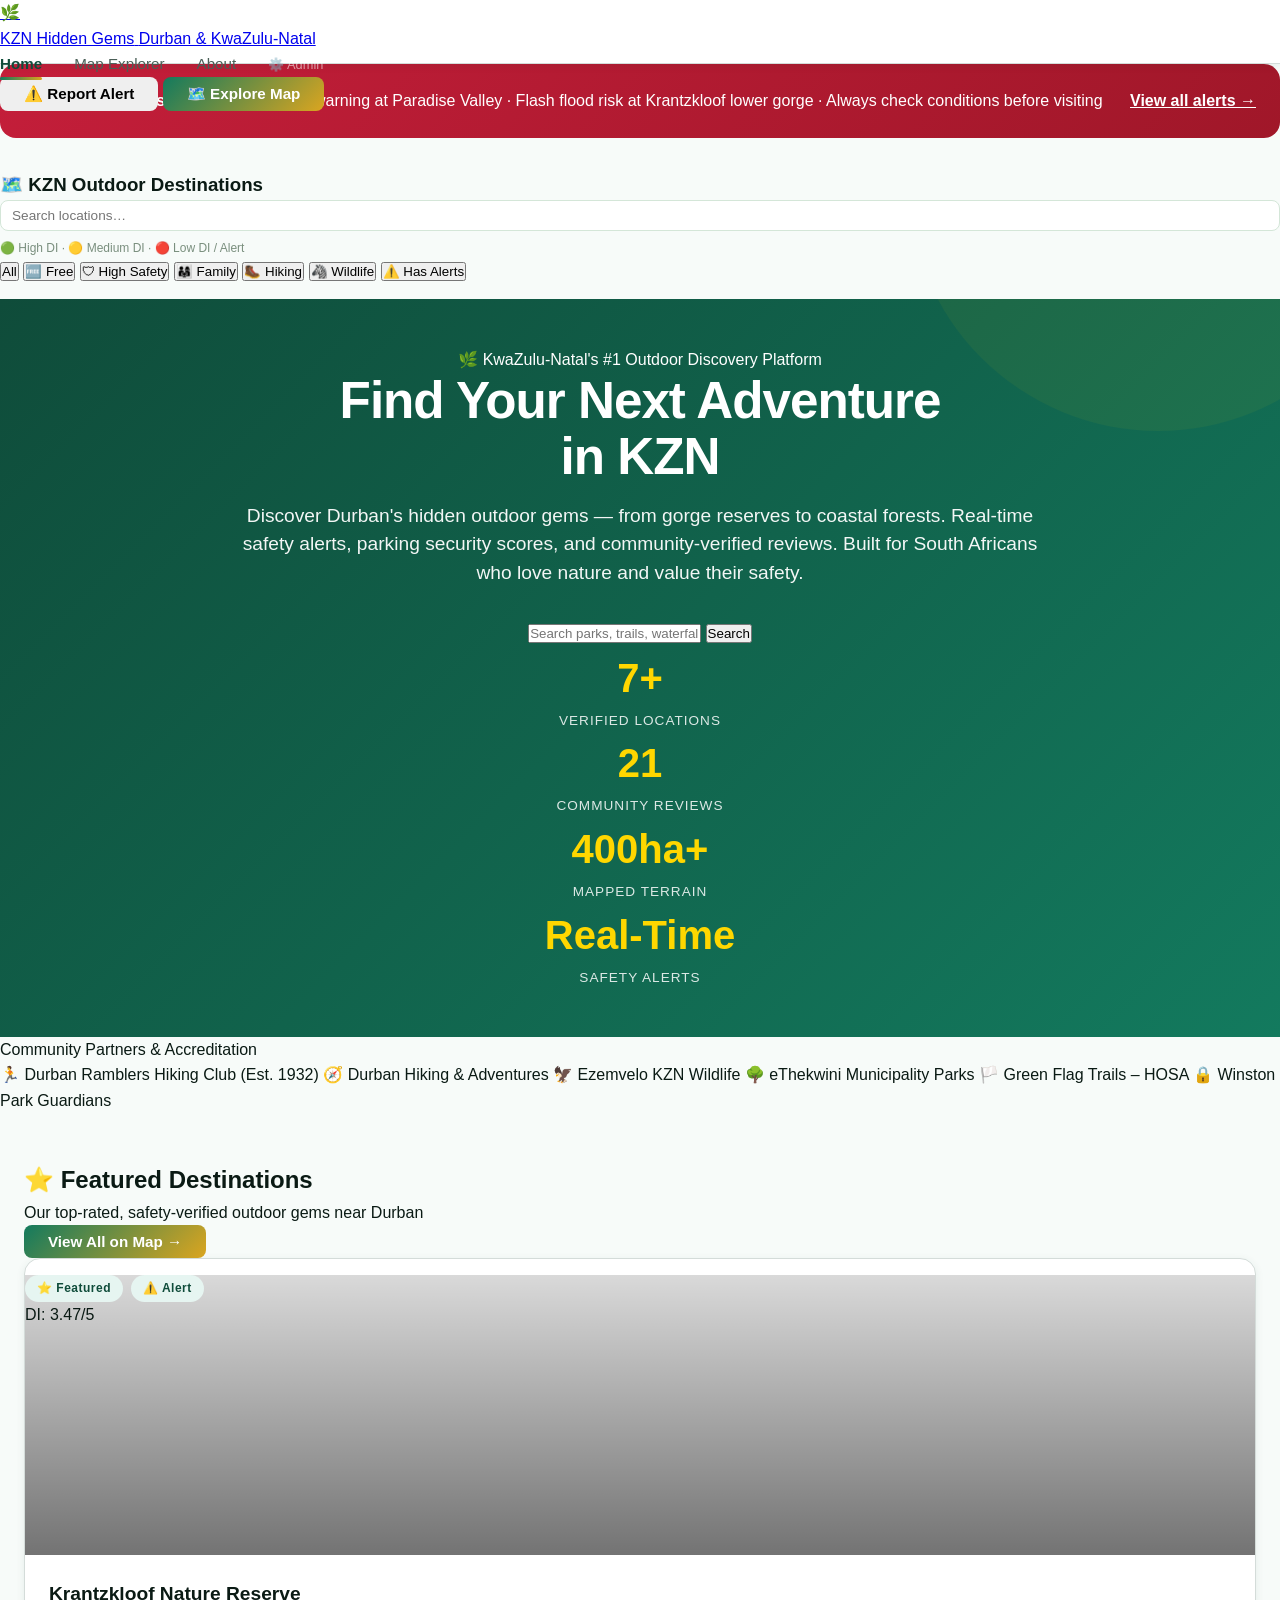
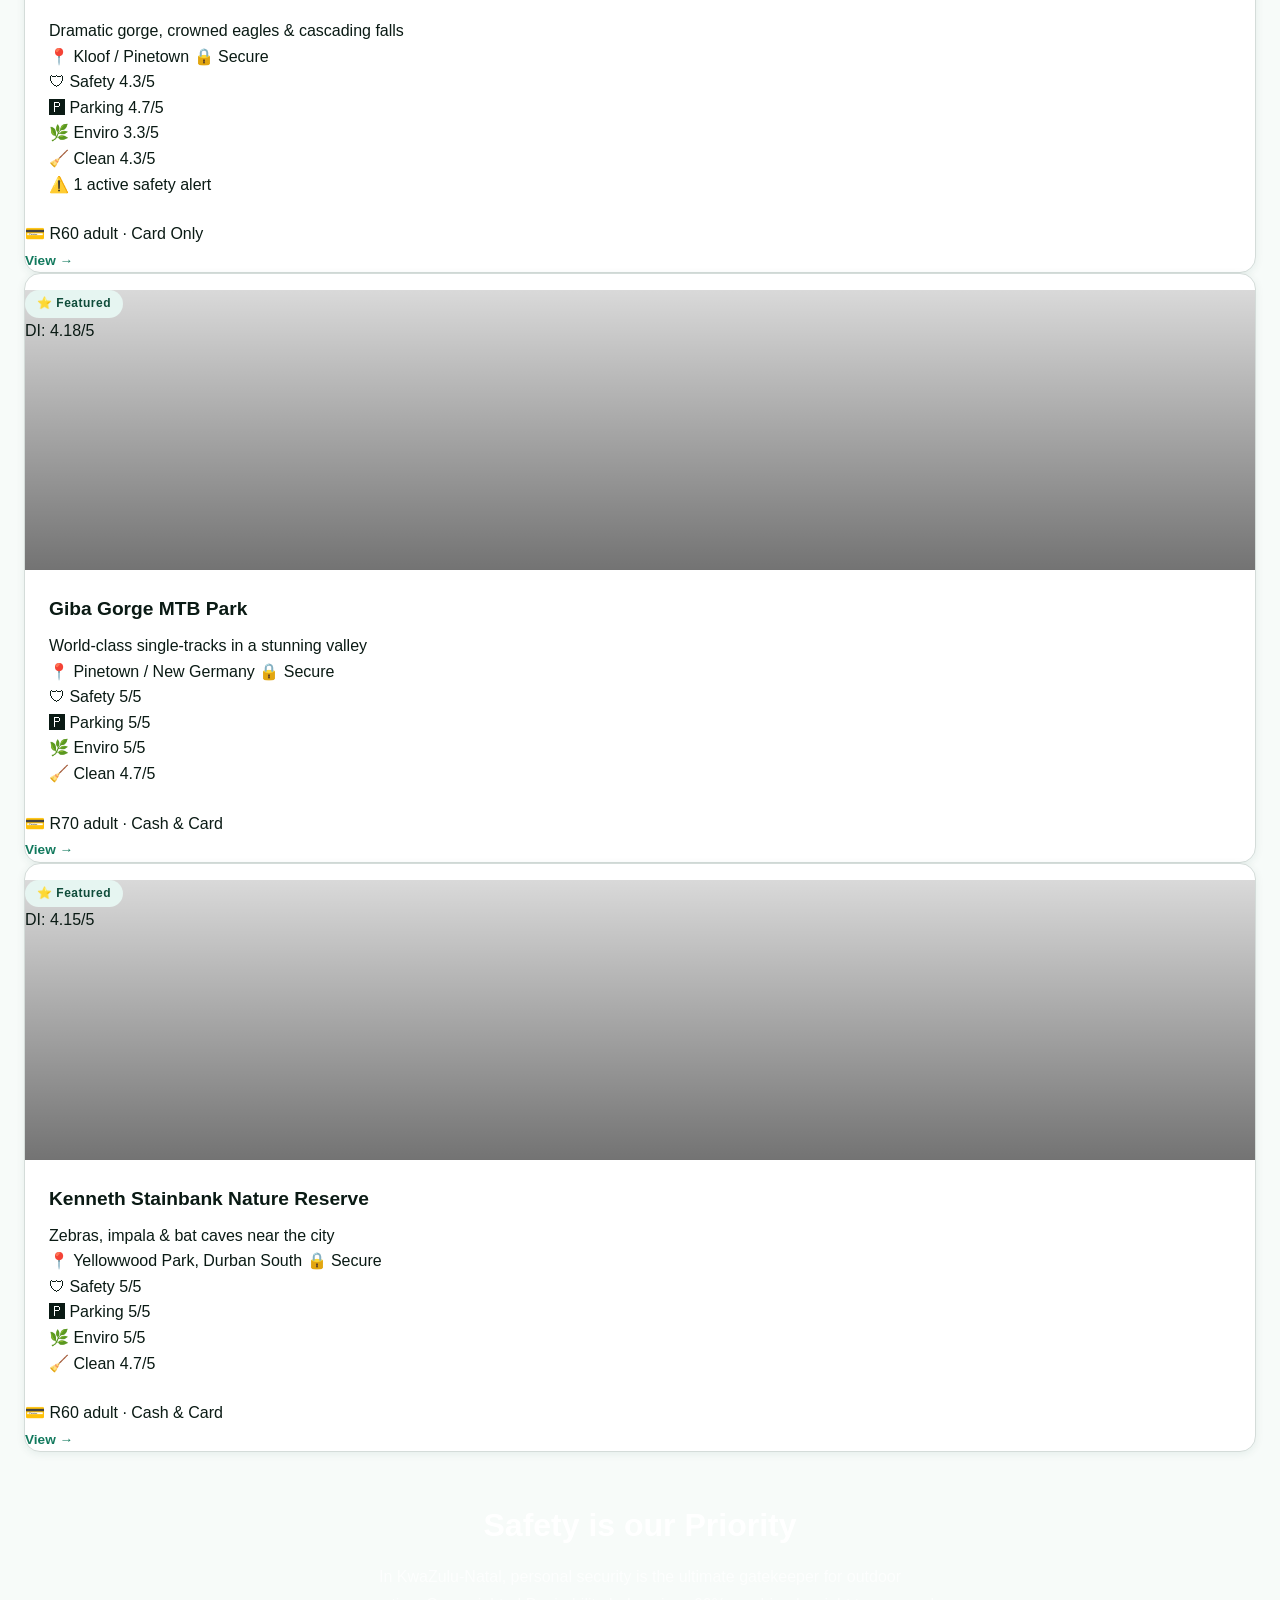
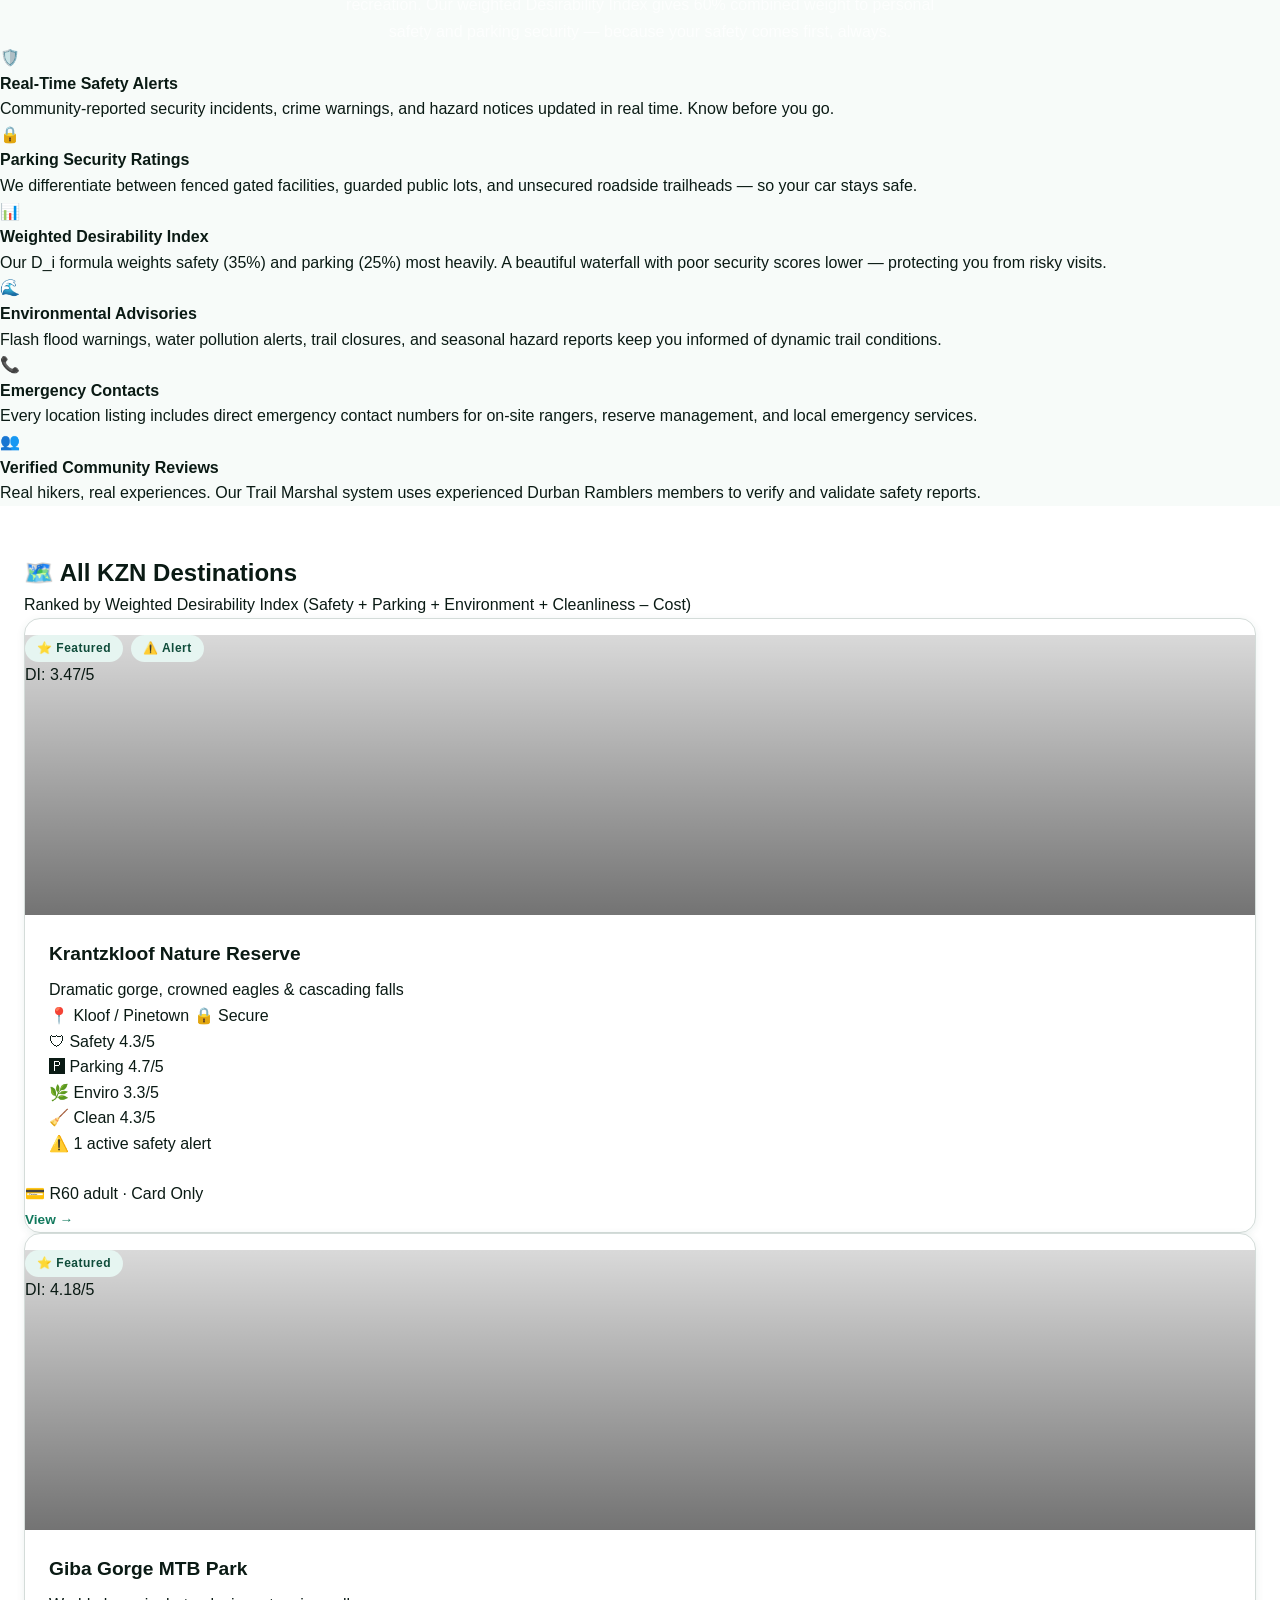
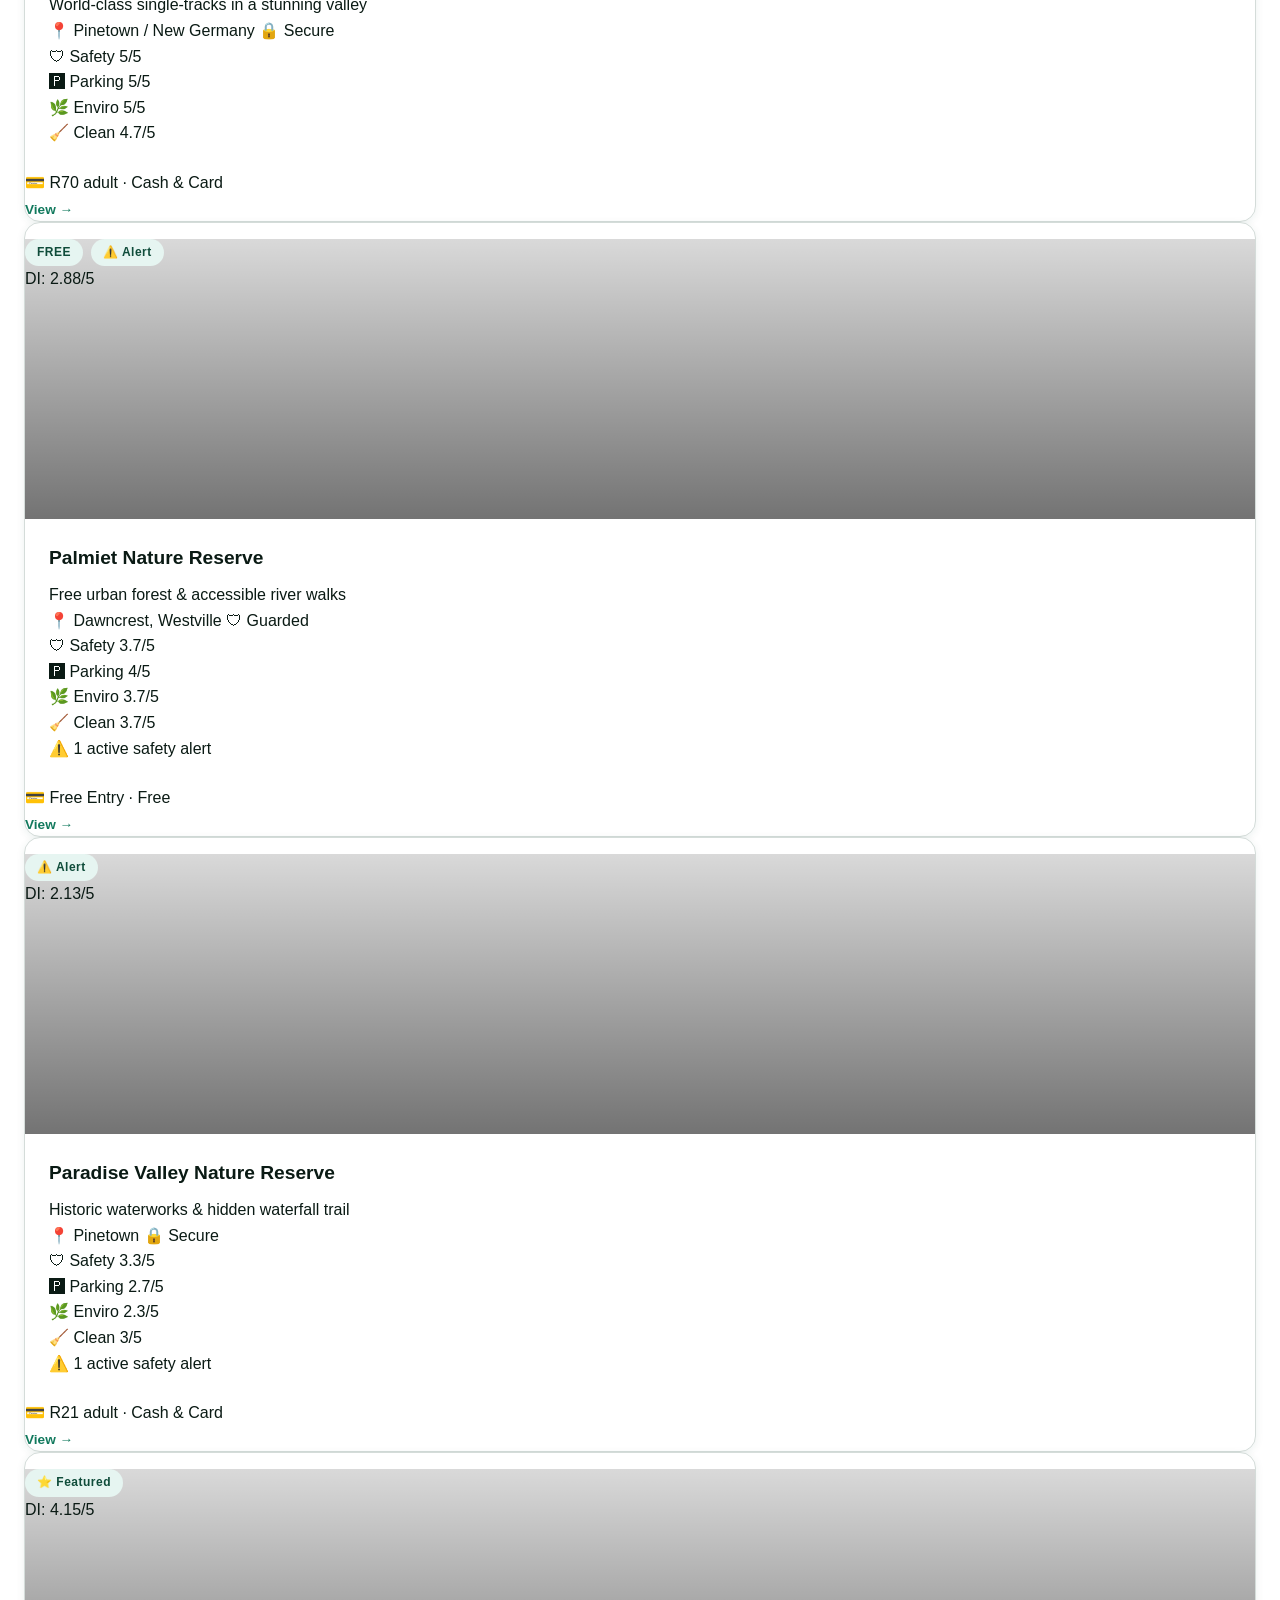
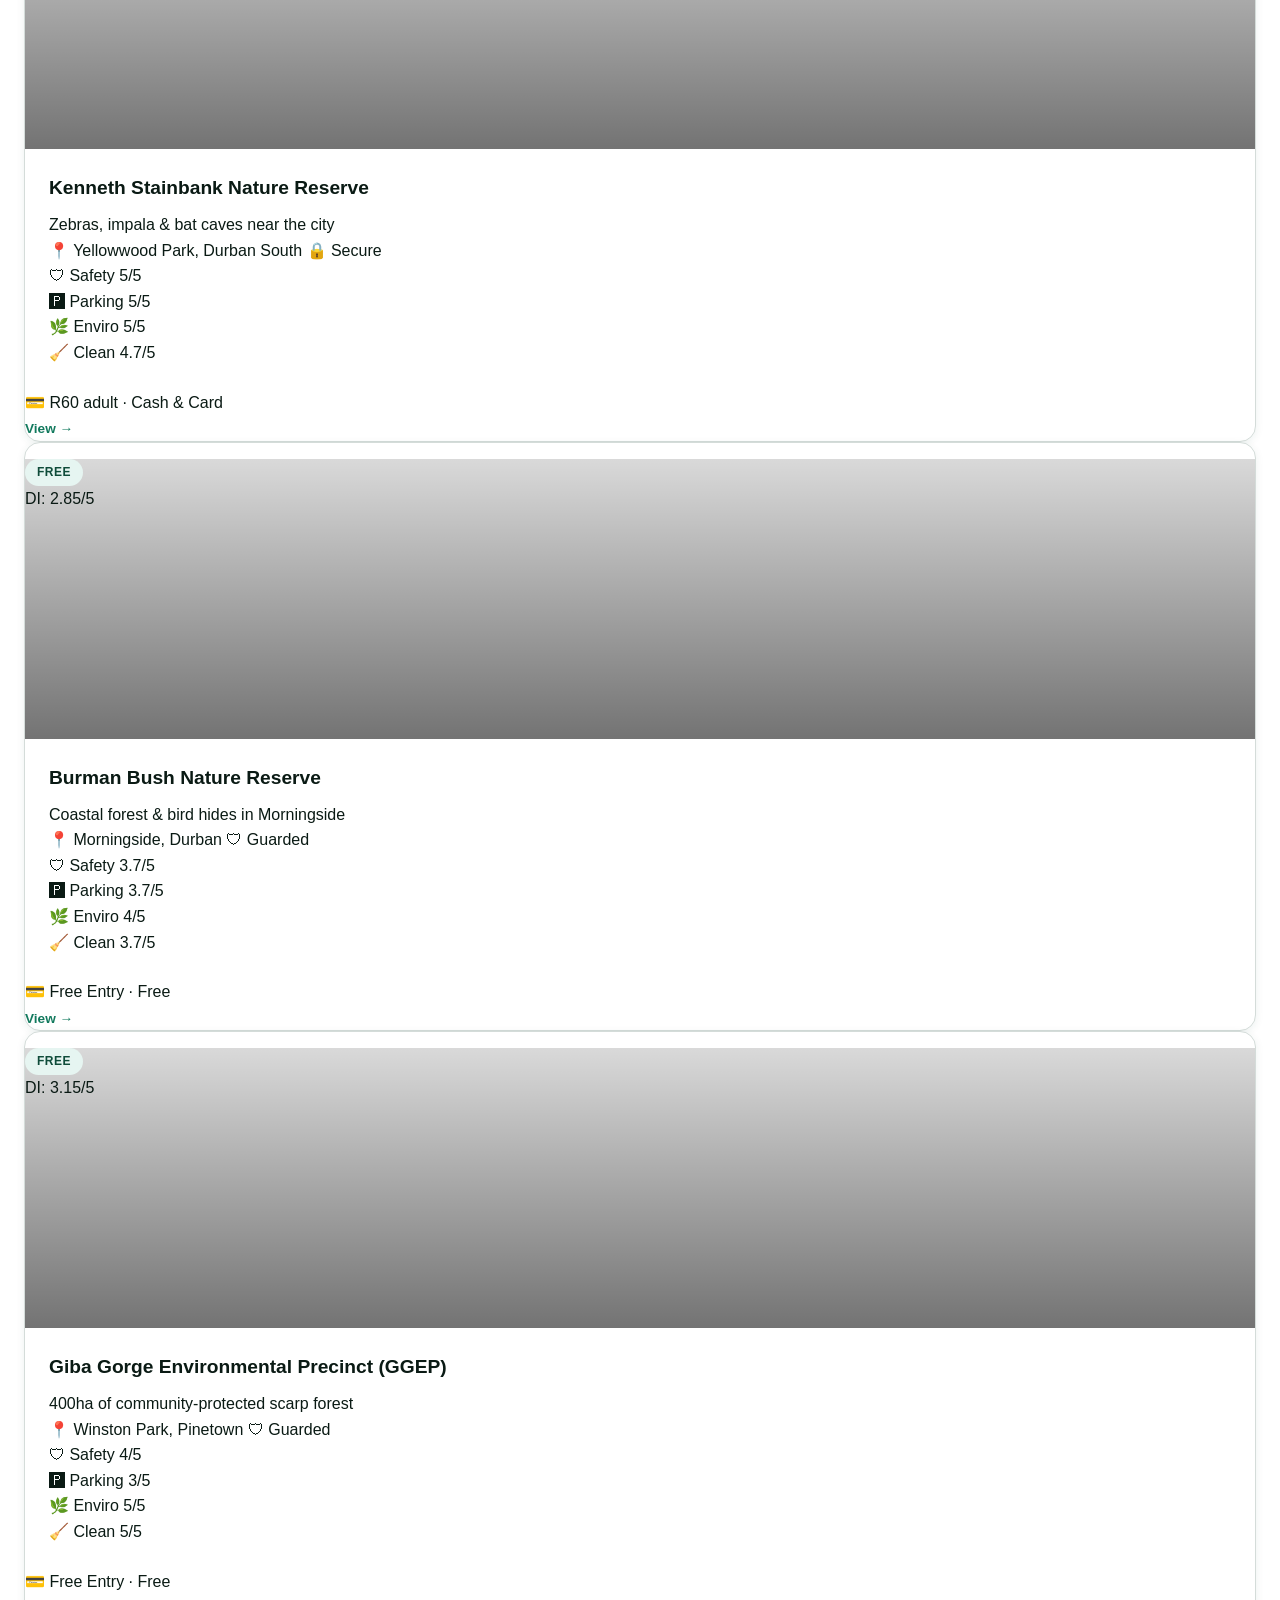
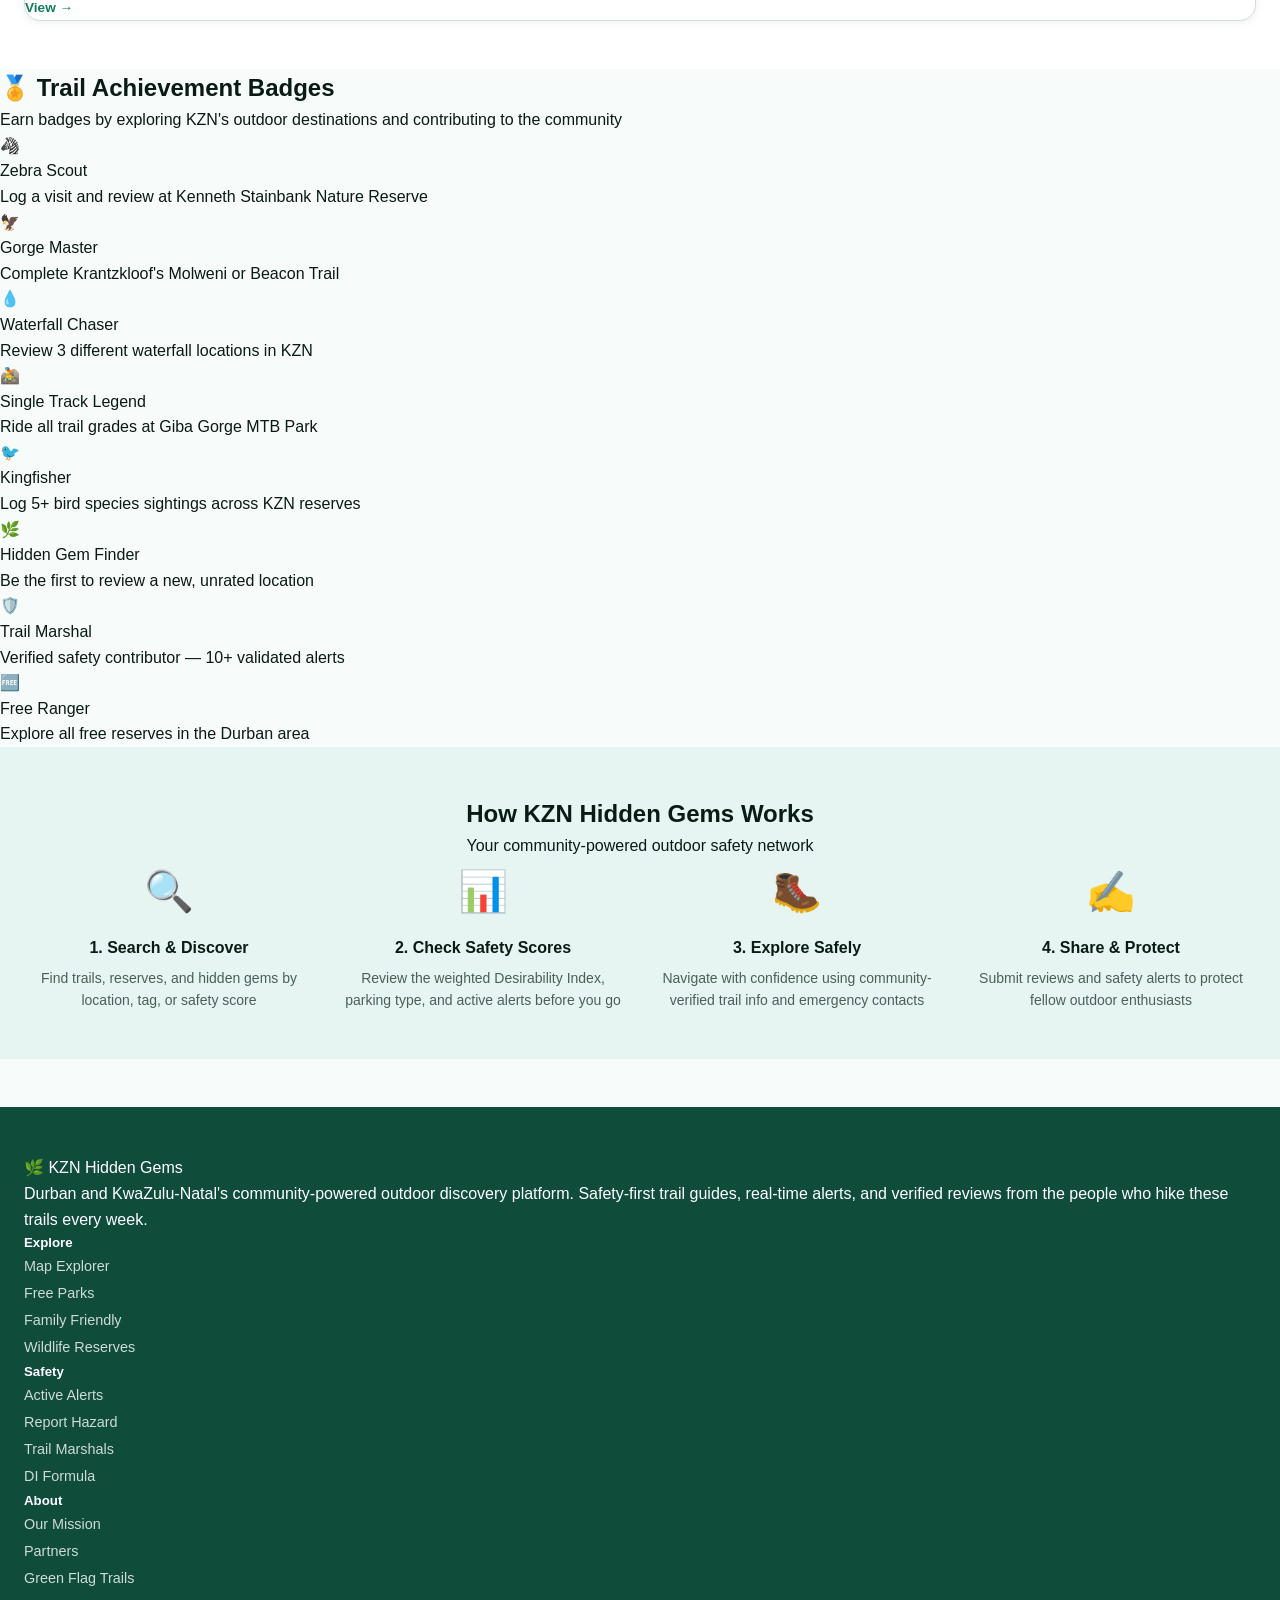
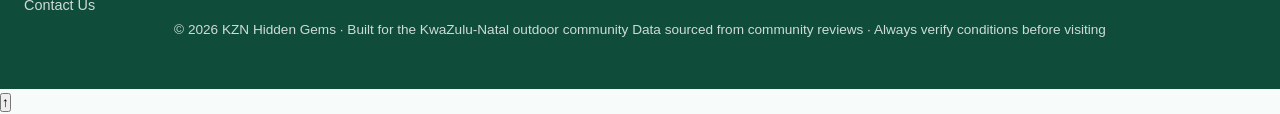
==== commit 54494775: "Redesign: Professional premium UI + real Unsplash photography" ====
--- a/index.html
+++ b/index.html
@@ -12,9 +12,9 @@
   <link rel="preconnect" href="https://fonts.googleapis.com" />
   <link href="https://fonts.googleapis.com/css2?family=Inter:wght@400;500;600;700;800&display=swap" rel="stylesheet" />
   <!-- App Styles -->
-  <link rel="stylesheet" href="css/style.css" />
-  <link rel="stylesheet" href="css/admin.css" />
-  <link rel="stylesheet" href="css/photos.css" />
+  <link rel="stylesheet" href="css/style.css?v=2" />
+  <link rel="stylesheet" href="css/admin.css?v=2" />
+  <link rel="stylesheet" href="css/photos.css?v=2" />
 
   <style>
     @keyframes slideIn {
@@ -836,10 +836,10 @@
 
 <!-- Scripts -->
 <script src="https://unpkg.com/leaflet@1.9.4/dist/leaflet.js"></script>
-<script src="js/data.js?v=2"></script>
+<script src="js/data.js?v=3"></script>
 <script src="js/storage.js?v=2"></script>
-<script src="js/app.js?v=9"></script>
-<script src="js/photos.js?v=1"></script>
+<script src="js/app.js?v=10"></script>
+<script src="js/photos.js?v=2"></script>
 <script src="js/smartfill.js?v=2"></script>
 <script src="js/admin.js?v=8"></script>
 
--- a/css/style.css
+++ b/css/style.css
@@ -1,151 +1,149 @@
-/* === KZN Hidden Gems — Main Stylesheet === */
+/* === KZN Hidden Gems — Premium Redesign === */
+
 :root {
-  --green-deep: #1a4a2e;
-  --green-mid: #2d7a4f;
-  --green-light: #4aab70;
-  --green-pale: #e8f5ed;
-  --amber: #e8a020;
-  --amber-dark: #c4851a;
-  --red-alert: #c0392b;
-  --red-light: #fdecea;
-  --blue-water: #2471a3;
-  --blue-light: #e8f4fd;
-  --text-dark: #1a2a1e;
-  --text-mid: #445544;
-  --text-light: #7a8f7e;
-  --border: #d4e6d8;
-  --bg: #f5f8f5;
-  --white: #ffffff;
-  --shadow-sm: 0 1px 4px rgba(26,74,46,0.10);
-  --shadow-md: 0 4px 16px rgba(26,74,46,0.12);
-  --shadow-lg: 0 8px 32px rgba(26,74,46,0.15);
-  --radius: 12px;
-  --radius-sm: 8px;
-  --radius-lg: 18px;
-}
-
-*, *::before, *::after { box-sizing: border-box; margin: 0; padding: 0; }
-
+  /* Primary Colors */
+  --primary-dark:    #0f4c3a;
+  --primary-mid:     #137a5e;
+  --primary-light:   #4db8a3;
+  --primary-pale:    #e6f5f1;
+
+  /* Secondary Colors */
+  --gold-dark:       #b8860b;
+  --gold-mid:        #daa520;
+  --gold-light:      #ffd700;
+  --gold-pale:       #fef8e6;
+
+  /* Neutrals */
+  --black:           #0a1a14;
+  --dark-gray:       #1f3a32;
+  --gray:            #4a5f57;
+  --light-gray:      #d4dcd9;
+  --white:           #ffffff;
+  --bg:              #f7fbf9;
+
+  /* Alert Colors */
+  --red-alert:       #c41e3a;
+  --amber-dark:      #b8860b;
+  --green-deep:      #0f4c3a;
+  --green-mid:       #137a5e;
+  --green-light:     #a8d5ca;
+  --green-pale:      #e6f5f1;
+  --red-light:       #ffe6e6;
+  --red-pale:        #fff5f5;
+
+  /* Spacing */
+  --spacing-xs:      4px;
+  --spacing-sm:      8px;
+  --spacing-md:      16px;
+  --spacing-lg:      24px;
+  --spacing-xl:      32px;
+  --spacing-2xl:     48px;
+
+  --radius:          12px;
+  --radius-lg:       16px;
+  --radius-xl:       20px;
+  --radius-sm:       8px;
+
+  /* Shadows */
+  --shadow-sm:       0 2px 8px rgba(15, 76, 58, 0.08);
+  --shadow-md:       0 4px 16px rgba(15, 76, 58, 0.12);
+  --shadow-lg:       0 8px 32px rgba(15, 76, 58, 0.16);
+  --shadow-xl:       0 20px 48px rgba(15, 76, 58, 0.18);
+
+  --font-display:    'Segoe UI', system-ui, sans-serif;
+  --font-body:       -apple-system, BlinkMacSystemFont, 'Segoe UI', Roboto, sans-serif;
+
+  --text-dark:       #0a1a14;
+  --text-mid:        #4a5f57;
+  --text-light:      #8a9b93;
+  --text-lighter:    #b8c6c2;
+}
+
+* { margin: 0; padding: 0; box-sizing: border-box; }
 html { scroll-behavior: smooth; }
-
 body {
-  font-family: 'Inter', 'Segoe UI', system-ui, sans-serif;
+  font-family: var(--font-body);
   background: var(--bg);
   color: var(--text-dark);
   line-height: 1.6;
-  min-height: 100vh;
-}
-
-/* === NAV === */
+  -webkit-font-smoothing: antialiased;
+  -moz-osx-font-smoothing: grayscale;
+}
+
+/* === NAVIGATION === */
 .nav {
-  background: var(--green-deep);
-  padding: 0 24px;
-  display: flex;
-  align-items: center;
-  justify-content: space-between;
-  height: 64px;
+  background: var(--white);
+  border-bottom: 1px solid var(--light-gray);
   position: sticky;
   top: 0;
-  z-index: 1000;
-  box-shadow: 0 2px 12px rgba(0,0,0,0.25);
-}
-
-.nav-brand {
-  display: flex;
-  align-items: center;
-  gap: 10px;
+  z-index: 100;
+  box-shadow: var(--shadow-sm);
+  height: 64px;
+}
+
+.nav-container {
+  max-width: 1400px;
+  margin: 0 auto;
+  padding: 0 var(--spacing-lg);
+  height: 100%;
+  display: flex;
+  align-items: center;
+  justify-content: space-between;
+}
+
+.nav-logo {
+  display: flex;
+  align-items: center;
+  gap: var(--spacing-sm);
+  font-size: 1.3rem;
+  font-weight: 800;
+  color: var(--primary-dark);
   text-decoration: none;
-  color: var(--white);
-}
-
-.nav-brand .logo-icon {
-  width: 36px;
-  height: 36px;
-  background: var(--green-light);
-  border-radius: 8px;
-  display: flex;
-  align-items: center;
-  justify-content: center;
-  font-size: 18px;
-}
-
-.nav-brand .brand-name {
+  letter-spacing: -0.5px;
+}
+
+.nav-logo span { color: var(--gold-mid); }
+
+.nav-links {
+  display: flex;
+  gap: var(--spacing-xl);
+  list-style: none;
+}
+
+.nav-links a {
+  color: var(--text-mid);
+  text-decoration: none;
+  font-weight: 500;
+  font-size: 0.95rem;
+  transition: color 0.2s;
+  position: relative;
+}
+
+.nav-links a:hover { color: var(--primary-mid); }
+
+.nav-links a.active {
+  color: var(--primary-dark);
   font-weight: 700;
-  font-size: 1.1rem;
-  letter-spacing: -0.3px;
-}
-
-.nav-brand .brand-sub {
-  font-size: 0.7rem;
-  color: rgba(255,255,255,0.6);
-  display: block;
-  line-height: 1;
-}
-
-.nav-links {
-  display: flex;
-  gap: 4px;
-  list-style: none;
-}
-
-.nav-links a {
-  color: rgba(255,255,255,0.85);
-  text-decoration: none;
-  padding: 8px 14px;
-  border-radius: 8px;
-  font-size: 0.9rem;
-  font-weight: 500;
-  transition: all 0.2s;
-}
-
-.nav-links a:hover, .nav-links a.active {
-  background: rgba(255,255,255,0.12);
-  color: var(--white);
-}
-
-.nav-actions { display: flex; gap: 8px; align-items: center; }
-
-.btn {
-  padding: 8px 18px;
-  border-radius: var(--radius-sm);
-  font-size: 0.875rem;
-  font-weight: 600;
-  cursor: pointer;
-  transition: all 0.2s;
-  border: none;
-  text-decoration: none;
-  display: inline-flex;
-  align-items: center;
-  gap: 6px;
-}
-
-.btn-primary {
-  background: var(--green-light);
-  color: var(--white);
-}
-
-.btn-primary:hover { background: var(--green-mid); }
-
-.btn-outline {
-  background: transparent;
-  border: 1.5px solid rgba(255,255,255,0.4);
-  color: var(--white);
-}
-
-.btn-outline:hover { background: rgba(255,255,255,0.1); }
-
-.btn-ghost {
-  background: transparent;
-  color: var(--text-mid);
-}
-
-.btn-ghost:hover { background: var(--green-pale); color: var(--green-deep); }
+}
+
+.nav-links a.active::after {
+  content: '';
+  position: absolute;
+  bottom: -8px;
+  left: 0;
+  right: 0;
+  height: 3px;
+  background: linear-gradient(90deg, var(--primary-mid), var(--gold-mid));
+  border-radius: 2px;
+}
+
+.nav-buttons { display: flex; gap: var(--spacing-md); }
 
 /* === HERO === */
 .hero {
-  background: linear-gradient(135deg, var(--green-deep) 0%, #2d5a3e 60%, var(--green-mid) 100%);
-  color: var(--white);
-  padding: 80px 24px 60px;
+  background: linear-gradient(135deg, var(--primary-dark) 0%, var(--primary-mid) 100%);
+  color: var(--white);
+  padding: var(--spacing-2xl) var(--spacing-lg);
   text-align: center;
   position: relative;
   overflow: hidden;
@@ -154,941 +152,477 @@
 .hero::before {
   content: '';
   position: absolute;
-  inset: 0;
-  background: url("data:image/svg+xml,%3Csvg width='60' height='60' viewBox='0 0 60 60' xmlns='http://www.w3.org/2000/svg'%3E%3Cg fill='none' fill-rule='evenodd'%3E%3Cg fill='%234aab70' fill-opacity='0.08'%3E%3Cpath d='M36 34v-4h-2v4h-4v2h4v4h2v-4h4v-2h-4zm0-30V0h-2v4h-4v2h4v4h2V6h4V4h-4zM6 34v-4H4v4H0v2h4v4h2v-4h4v-2H6zM6 4V0H4v4H0v2h4v4h2V6h4V4H6z'/%3E%3C/g%3E%3C/g%3E%3C/svg%3E");
-  pointer-events: none;
-}
-
-.hero-content { position: relative; max-width: 700px; margin: 0 auto; }
-
-.hero-badge {
-  display: inline-flex;
-  align-items: center;
-  gap: 6px;
-  background: rgba(255,255,255,0.12);
-  border: 1px solid rgba(255,255,255,0.2);
-  padding: 5px 14px;
-  border-radius: 999px;
-  font-size: 0.8rem;
-  margin-bottom: 20px;
-  color: rgba(255,255,255,0.9);
+  top: -50%;
+  right: -10%;
+  width: 500px;
+  height: 500px;
+  background: rgba(255, 215, 0, 0.05);
+  border-radius: 50%;
+}
+
+.hero-content {
+  max-width: 800px;
+  margin: 0 auto;
+  position: relative;
+  z-index: 2;
 }
 
 .hero h1 {
-  font-size: 3rem;
+  font-size: 3.2rem;
+  font-weight: 900;
+  margin-bottom: var(--spacing-md);
+  letter-spacing: -1px;
+  line-height: 1.1;
+}
+
+.hero p {
+  font-size: 1.2rem;
+  opacity: 0.95;
+  margin-bottom: var(--spacing-xl);
+  line-height: 1.5;
+}
+
+.hero .stats-row {
+  display: flex;
+  justify-content: center;
+  gap: var(--spacing-2xl);
+  margin-top: var(--spacing-2xl);
+  padding-top: var(--spacing-xl);
+  border-top: 1px solid rgba(255, 255, 255, 0.2);
+}
+
+.hero .stat { text-align: center; }
+.hero .stat-num { font-size: 2.5rem; font-weight: 900; color: var(--gold-light); }
+.hero .stat-label { font-size: 0.85rem; opacity: 0.85; text-transform: uppercase; letter-spacing: 1px; }
+
+/* === SEARCH BAR === */
+.search-bar {
+  background: var(--white);
+  border-radius: var(--radius-lg);
+  padding: var(--spacing-md);
+  display: flex;
+  gap: var(--spacing-md);
+  box-shadow: var(--shadow-lg);
+  max-width: 600px;
+  margin: var(--spacing-xl) auto 0;
+  position: relative;
+  z-index: 3;
+}
+
+.search-bar input {
+  flex: 1;
+  border: none;
+  outline: none;
+  font-size: 1rem;
+  color: var(--text-dark);
+}
+
+.search-bar input::placeholder { color: var(--text-lighter); }
+
+.search-bar button {
+  background: linear-gradient(135deg, var(--primary-mid), var(--gold-mid));
+  color: var(--white);
+  border: none;
+  border-radius: var(--radius-sm);
+  padding: var(--spacing-sm) var(--spacing-lg);
+  font-weight: 700;
+  cursor: pointer;
+  transition: transform 0.2s;
+}
+
+.search-bar button:hover { transform: translateY(-2px); }
+
+/* === CARDS === */
+.card {
+  background: var(--white);
+  border-radius: var(--radius-lg);
+  overflow: hidden;
+  box-shadow: var(--shadow-sm);
+  transition: all 0.3s cubic-bezier(0.4, 0, 0.2, 1);
+  border: 1px solid var(--light-gray);
+}
+
+.card:hover {
+  box-shadow: var(--shadow-lg);
+  transform: translateY(-4px);
+}
+
+.card-image {
+  width: 100%;
+  height: 280px;
+  object-fit: cover;
+  display: block;
+}
+
+.card-body {
+  padding: var(--spacing-lg);
+}
+
+.card-title {
+  font-size: 1.2rem;
   font-weight: 800;
-  letter-spacing: -1px;
-  line-height: 1.15;
-  margin-bottom: 16px;
-}
-
-.hero h1 span { color: var(--green-light); }
-
-.hero p {
-  font-size: 1.15rem;
-  color: rgba(255,255,255,0.8);
-  margin-bottom: 32px;
-  line-height: 1.7;
-}
-
-.hero-search {
-  display: flex;
-  gap: 8px;
-  max-width: 520px;
-  margin: 0 auto 40px;
-  background: rgba(255,255,255,0.1);
-  border: 1.5px solid rgba(255,255,255,0.25);
-  border-radius: var(--radius);
-  padding: 6px 6px 6px 16px;
-  backdrop-filter: blur(8px);
-}
-
-.hero-search input {
-  flex: 1;
-  background: transparent;
-  border: none;
-  color: var(--white);
-  font-size: 0.95rem;
-  outline: none;
-}
-
-.hero-search input::placeholder { color: rgba(255,255,255,0.5); }
-
-.hero-search button {
-  background: var(--green-light);
-  color: var(--white);
-  border: none;
-  padding: 10px 20px;
-  border-radius: var(--radius-sm);
-  font-weight: 600;
-  cursor: pointer;
-  transition: background 0.2s;
-}
-
-.hero-search button:hover { background: var(--amber); }
-
-.hero-stats {
-  display: flex;
-  justify-content: center;
-  gap: 40px;
-}
-
-.hero-stat { text-align: center; }
-
-.hero-stat .stat-num {
-  font-size: 1.8rem;
-  font-weight: 800;
-  color: var(--green-light);
-}
-
-.hero-stat .stat-label {
-  font-size: 0.8rem;
-  color: rgba(255,255,255,0.65);
-  text-transform: uppercase;
-  letter-spacing: 0.5px;
-}
-
-/* === ALERT BANNER === */
-.alert-banner {
-  background: #fff3cd;
-  border-bottom: 2px solid var(--amber);
-  padding: 10px 24px;
-  display: flex;
-  align-items: center;
-  gap: 10px;
-  font-size: 0.875rem;
-  color: #856404;
-}
-
-.alert-banner.critical { background: var(--red-light); border-color: var(--red-alert); color: #7b1818; }
-
-/* === MAIN CONTENT === */
-.container { max-width: 1280px; margin: 0 auto; padding: 0 24px; }
-
-.section { padding: 48px 0; }
-
-.section-header {
-  display: flex;
-  align-items: flex-end;
-  justify-content: space-between;
-  margin-bottom: 28px;
-  flex-wrap: wrap;
-  gap: 12px;
-}
-
-.section-header h2 {
-  font-size: 1.6rem;
-  font-weight: 700;
   color: var(--text-dark);
-  letter-spacing: -0.5px;
-}
-
-.section-header p {
+  margin-bottom: var(--spacing-sm);
+}
+
+.card-subtitle {
   font-size: 0.9rem;
   color: var(--text-light);
-  margin-top: 4px;
-}
-
-/* === EXPLORER LAYOUT === */
-#explorer {
-  display: none;
-  position: fixed;
-  inset: 64px 0 0 0;
-  z-index: 100;
-}
-
-#explorer.active { display: flex; }
-
-.explorer-map {
-  flex: 1;
-  min-width: 0;
-  position: relative;
-}
-
-#map { width: 100%; height: 100%; }
-
-.explorer-sidebar {
-  width: 400px;
+  margin-bottom: var(--spacing-md);
+}
+
+.card-tags {
+  display: flex;
+  flex-wrap: wrap;
+  gap: var(--spacing-sm);
+  margin-top: var(--spacing-md);
+}
+
+.tag {
+  display: inline-block;
+  background: var(--primary-pale);
+  color: var(--primary-dark);
+  padding: 4px 12px;
+  border-radius: 999px;
+  font-size: 0.75rem;
+  font-weight: 700;
+  letter-spacing: 0.5px;
+}
+
+/* === GRID === */
+.grid {
+  display: grid;
+  gap: var(--spacing-lg);
+  grid-template-columns: repeat(auto-fill, minmax(300px, 1fr));
+}
+
+.section {
+  max-width: 1400px;
+  margin: 0 auto;
+  padding: var(--spacing-2xl) var(--spacing-lg);
+}
+
+.section-title {
+  font-size: 2.2rem;
+  font-weight: 900;
+  color: var(--text-dark);
+  margin-bottom: var(--spacing-xl);
+  letter-spacing: -0.5px;
+}
+
+.section-subtitle {
+  font-size: 1rem;
+  color: var(--text-mid);
+  margin-bottom: var(--spacing-lg);
+}
+
+/* === BUTTONS === */
+.btn {
+  display: inline-flex;
+  align-items: center;
+  justify-content: center;
+  padding: var(--spacing-sm) var(--spacing-lg);
+  border-radius: var(--radius-sm);
+  border: none;
+  font-weight: 700;
+  cursor: pointer;
+  transition: all 0.2s;
+  font-size: 0.95rem;
+}
+
+.btn-primary {
+  background: linear-gradient(135deg, var(--primary-mid), var(--gold-mid));
+  color: var(--white);
+}
+
+.btn-primary:hover {
+  transform: translateY(-2px);
+  box-shadow: var(--shadow-md);
+}
+
+.btn-secondary {
+  background: var(--primary-pale);
+  color: var(--primary-dark);
+  border: 2px solid var(--primary-mid);
+}
+
+.btn-secondary:hover {
+  background: var(--primary-light);
+  color: var(--white);
+}
+
+.btn-ghost {
+  background: transparent;
+  color: var(--primary-mid);
+  border: 2px solid var(--primary-mid);
+}
+
+.btn-ghost:hover { background: var(--primary-pale); }
+
+/* === DI BADGE === */
+.di-badge {
+  display: inline-flex;
+  align-items: center;
+  justify-content: center;
+  width: 64px;
+  height: 64px;
+  border-radius: 50%;
+  font-weight: 900;
+  font-size: 1.4rem;
+  box-shadow: var(--shadow-md);
+}
+
+.di-badge.high {
+  background: linear-gradient(135deg, #4db8a3, #2d9c88);
+  color: var(--white);
+}
+
+.di-badge.med {
+  background: linear-gradient(135deg, #daa520, #c9941a);
+  color: var(--white);
+}
+
+.di-badge.low {
+  background: linear-gradient(135deg, #e74c3c, #c0392b);
+  color: var(--white);
+}
+
+/* === ALERTS === */
+.alert-banner {
+  background: linear-gradient(135deg, #c41e3a, #a01729);
+  color: var(--white);
+  padding: var(--spacing-lg);
+  border-radius: var(--radius-lg);
+  margin-bottom: var(--spacing-xl);
+  display: flex;
+  align-items: center;
+  gap: var(--spacing-lg);
+}
+
+.alert-banner-icon { font-size: 1.8rem; }
+.alert-banner-text h3 { margin-bottom: 4px; font-size: 1rem; }
+.alert-banner-text p { font-size: 0.9rem; opacity: 0.95; }
+
+/* === LOCATION DETAIL === */
+.location-detail { max-width: 900px; margin: 0 auto; }
+
+.location-header {
+  background: linear-gradient(135deg, var(--primary-dark) 0%, var(--primary-mid) 100%);
+  color: var(--white);
+  padding: var(--spacing-xl);
+  border-radius: var(--radius-lg);
+  margin-bottom: var(--spacing-xl);
+}
+
+.location-header h1 { font-size: 2.5rem; margin-bottom: var(--spacing-sm); }
+
+.location-meta {
+  display: flex;
+  flex-wrap: wrap;
+  gap: var(--spacing-lg);
+  font-size: 0.95rem;
+}
+
+.location-meta-item {
+  display: flex;
+  align-items: center;
+  gap: var(--spacing-sm);
+}
+
+.card-box {
   background: var(--white);
-  overflow-y: auto;
-  border-left: 1px solid var(--border);
-  display: flex;
-  flex-direction: column;
-}
-
-.explorer-sidebar-header {
-  padding: 16px 20px;
-  border-bottom: 1px solid var(--border);
-  background: var(--white);
-  position: sticky;
-  top: 0;
-  z-index: 10;
-}
-
-.explorer-sidebar-header h3 {
-  font-size: 1rem;
-  font-weight: 700;
+  border-radius: var(--radius-lg);
+  padding: var(--spacing-lg);
+  margin-bottom: var(--spacing-lg);
+  box-shadow: var(--shadow-sm);
+  border: 1px solid var(--light-gray);
+}
+
+.card-box h3 {
+  font-size: 1.3rem;
+  font-weight: 800;
   color: var(--text-dark);
-  margin-bottom: 10px;
-}
-
-/* === FILTERS === */
-.filters {
+  margin-bottom: var(--spacing-md);
+}
+
+/* === REVIEWS === */
+.review-item {
+  padding: var(--spacing-lg);
+  border: 1px solid var(--light-gray);
+  border-radius: var(--radius-lg);
+  margin-bottom: var(--spacing-lg);
+  transition: all 0.2s;
+}
+
+.review-item:hover { box-shadow: var(--shadow-sm); }
+
+.review-header {
+  display: flex;
+  justify-content: space-between;
+  align-items: center;
+  margin-bottom: var(--spacing-md);
+  padding-bottom: var(--spacing-md);
+  border-bottom: 1px solid var(--light-gray);
+}
+
+.review-user { font-weight: 700; color: var(--primary-mid); }
+.review-date { font-size: 0.85rem; color: var(--text-light); }
+
+.review-mini-scores {
   display: flex;
   flex-wrap: wrap;
-  gap: 8px;
-  padding: 16px 24px;
-  background: var(--white);
-  border-bottom: 1px solid var(--border);
-}
-
-.filter-chip {
-  padding: 6px 14px;
-  border-radius: 999px;
-  font-size: 0.8rem;
-  font-weight: 600;
-  cursor: pointer;
-  border: 1.5px solid var(--border);
-  background: var(--white);
-  color: var(--text-mid);
-  transition: all 0.2s;
-  white-space: nowrap;
-}
-
-.filter-chip:hover { border-color: var(--green-mid); color: var(--green-mid); }
-.filter-chip.active { background: var(--green-mid); color: var(--white); border-color: var(--green-mid); }
-.filter-chip.alert-chip { border-color: var(--red-alert); color: var(--red-alert); }
-.filter-chip.alert-chip.active { background: var(--red-alert); color: var(--white); }
-
-/* === CARDS === */
-.cards-grid {
-  display: grid;
-  grid-template-columns: repeat(auto-fill, minmax(320px, 1fr));
-  gap: 20px;
-}
-
-.card {
-  background: var(--white);
-  border-radius: var(--radius);
-  border: 1px solid var(--border);
-  overflow: hidden;
-  cursor: pointer;
-  transition: all 0.25s;
-  position: relative;
-}
-
-.card:hover {
-  box-shadow: var(--shadow-md);
-  transform: translateY(-2px);
-  border-color: var(--green-light);
-}
-
-.card-image {
-  height: 180px;
-  background: linear-gradient(135deg, var(--green-deep), var(--green-mid));
-  position: relative;
-  overflow: hidden;
-  display: flex;
-  align-items: center;
-  justify-content: center;
-}
-
-.card-image .card-image-icon {
-  font-size: 56px;
-  opacity: 0.3;
-}
-
-.card-image-overlay {
-  position: absolute;
-  inset: 0;
-  background: linear-gradient(to top, rgba(0,0,0,0.5) 0%, transparent 60%);
-}
-
-.card-tags {
-  position: absolute;
-  top: 12px;
-  left: 12px;
-  display: flex;
-  gap: 6px;
-  flex-wrap: wrap;
-}
-
-.tag {
-  background: rgba(0,0,0,0.5);
-  color: var(--white);
-  font-size: 0.7rem;
-  font-weight: 600;
-  padding: 3px 8px;
-  border-radius: 999px;
-  backdrop-filter: blur(4px);
-}
-
-.tag.free { background: rgba(74,171,112,0.85); }
-.tag.featured { background: rgba(232,160,32,0.9); color: #1a0d00; }
-.tag.alert { background: rgba(192,57,43,0.85); }
-
-.card-di {
-  position: absolute;
-  bottom: 12px;
-  right: 12px;
-  background: rgba(0,0,0,0.6);
-  color: var(--white);
+  gap: var(--spacing-sm);
+  margin-bottom: var(--spacing-md);
+}
+
+.mini-score {
+  display: inline-block;
+  background: var(--primary-pale);
+  color: var(--primary-dark);
   padding: 4px 10px;
   border-radius: 999px;
   font-size: 0.75rem;
   font-weight: 700;
-  backdrop-filter: blur(4px);
-}
-
-.card-di.high { background: rgba(74,171,112,0.85); }
-.card-di.med { background: rgba(232,160,32,0.85); color: #1a0d00; }
-.card-di.low { background: rgba(192,57,43,0.75); }
-
-.card-body { padding: 16px; }
-
-.card-title {
-  font-size: 1.05rem;
-  font-weight: 700;
-  color: var(--text-dark);
-  margin-bottom: 4px;
-  line-height: 1.3;
-}
-
-.card-tagline {
-  font-size: 0.82rem;
-  color: var(--text-light);
-  margin-bottom: 12px;
-}
-
-.card-meta {
-  display: flex;
-  align-items: center;
-  gap: 12px;
-  font-size: 0.8rem;
-  color: var(--text-mid);
-  margin-bottom: 12px;
-  flex-wrap: wrap;
-}
-
-.card-meta span { display: flex; align-items: center; gap: 4px; }
-
-.card-scores {
-  display: grid;
-  grid-template-columns: 1fr 1fr;
-  gap: 6px;
-}
-
-.score-item {
-  display: flex;
-  align-items: center;
-  justify-content: space-between;
-  font-size: 0.78rem;
-  padding: 4px 8px;
-  border-radius: 6px;
-  background: var(--bg);
-}
-
-.score-item .score-label { color: var(--text-light); }
-
-.score-item .score-val {
-  font-weight: 700;
-  color: var(--green-mid);
-}
-
-.score-item.safety .score-val { color: var(--green-deep); }
-.score-item.parking .score-val { color: var(--blue-water); }
-
-.alert-indicator {
-  display: flex;
-  align-items: center;
-  gap: 6px;
-  background: var(--red-light);
-  color: var(--red-alert);
-  font-size: 0.75rem;
-  font-weight: 600;
-  padding: 6px 10px;
-  border-radius: var(--radius-sm);
-  margin-top: 10px;
-}
-
-.card-footer {
-  padding: 10px 16px;
-  border-top: 1px solid var(--border);
-  display: flex;
-  align-items: center;
-  justify-content: space-between;
-  font-size: 0.8rem;
-}
-
-.card-fee {
-  display: flex;
-  align-items: center;
-  gap: 6px;
-}
-
-.fee-free { color: var(--green-mid); font-weight: 700; }
-.fee-paid { color: var(--text-mid); font-weight: 600; }
-
-/* === SEARCH DROPDOWN === */
-.search-dropdown-group {
-  padding: 8px 14px 4px;
-  font-size: 0.68rem;
-  font-weight: 700;
-  text-transform: uppercase;
-  letter-spacing: 0.6px;
-  color: var(--text-light);
-  background: var(--bg);
-  border-bottom: 1px solid var(--border);
-}
-
-.search-dropdown-item {
-  display: flex;
-  align-items: center;
-  gap: 12px;
-  padding: 10px 14px;
-  cursor: pointer;
-  border-bottom: 1px solid var(--border);
-  transition: background 0.15s;
-  text-align: left;
-}
-
-.search-dropdown-item:last-child { border-bottom: none; }
-.search-dropdown-item:hover { background: var(--green-pale); }
-
-.sdi-icon { font-size: 1.3rem; flex-shrink: 0; }
-
-.sdi-text { display: flex; flex-direction: column; }
-.sdi-text strong { font-size: 0.9rem; color: var(--text-dark); }
-.sdi-text span { font-size: 0.75rem; color: var(--text-light); margin-top: 1px; }
-
-.search-dropdown-empty {
-  padding: 16px 14px;
-  font-size: 0.85rem;
-  color: var(--text-mid);
-  text-align: center;
-}
-
-/* === RATING BARS === */
-.rating-bar-group { margin-bottom: 16px; }
-
-.rating-bar-item {
-  display: flex;
-  align-items: center;
-  gap: 10px;
-  margin-bottom: 8px;
-  font-size: 0.85rem;
-}
-
-.rating-bar-label { width: 120px; color: var(--text-mid); flex-shrink: 0; }
-
-.rating-bar-track {
-  flex: 1;
-  height: 8px;
-  background: var(--border);
-  border-radius: 999px;
-  overflow: hidden;
-}
-
-.rating-bar-fill {
-  height: 100%;
-  border-radius: 999px;
-  background: var(--green-mid);
-  transition: width 0.6s ease;
-}
-
-.rating-bar-fill.safety { background: var(--green-deep); }
-.rating-bar-fill.parking { background: var(--blue-water); }
-.rating-bar-fill.environmental { background: var(--green-light); }
-.rating-bar-fill.cost { background: var(--amber); }
-
-.rating-bar-val { width: 24px; text-align: right; font-weight: 700; color: var(--text-dark); }
-
-/* === LOCATION DETAIL === */
-#detail-view {
-  display: none;
-  background: var(--bg);
-  min-height: 100vh;
-}
-
-#detail-view.active { display: block; }
-
-.detail-hero {
-  background: linear-gradient(135deg, var(--green-deep), var(--green-mid));
-  color: var(--white);
-  padding: 48px 24px;
-  position: relative;
-  overflow: hidden;
-}
-
-.detail-hero::before {
-  content: '';
-  position: absolute;
-  inset: 0;
-  background: url("data:image/svg+xml,%3Csvg width='60' height='60' viewBox='0 0 60 60' xmlns='http://www.w3.org/2000/svg'%3E%3Cg fill='none'%3E%3Cg fill='%234aab70' fill-opacity='0.07'%3E%3Cpath d='M36 34v-4h-2v4h-4v2h4v4h2v-4h4v-2h-4z'/%3E%3C/g%3E%3C/g%3E%3C/svg%3E");
-}
-
-.detail-hero-content { position: relative; max-width: 900px; margin: 0 auto; }
-
-.detail-breadcrumb {
-  font-size: 0.8rem;
-  color: rgba(255,255,255,0.6);
-  margin-bottom: 12px;
-  cursor: pointer;
-}
-
-.detail-breadcrumb:hover { color: var(--white); }
-
-.detail-hero h1 {
-  font-size: 2.4rem;
-  font-weight: 800;
-  letter-spacing: -0.5px;
-  margin-bottom: 8px;
-}
-
-.detail-hero .tagline {
-  font-size: 1.1rem;
-  color: rgba(255,255,255,0.75);
-  margin-bottom: 20px;
-}
-
-.detail-hero-meta {
-  display: flex;
-  flex-wrap: wrap;
-  gap: 12px;
-  font-size: 0.85rem;
-  color: rgba(255,255,255,0.8);
-}
-
-.detail-hero-meta span {
-  display: flex;
-  align-items: center;
-  gap: 5px;
-  background: rgba(255,255,255,0.1);
-  padding: 5px 12px;
-  border-radius: 999px;
-}
-
-.di-badge {
-  display: inline-flex;
-  align-items: center;
-  gap: 6px;
-  padding: 6px 14px;
-  border-radius: 999px;
-  font-weight: 700;
-  font-size: 0.85rem;
-  margin-top: 12px;
-}
-
-.di-badge.high { background: var(--green-light); color: var(--white); }
-.di-badge.med { background: var(--amber); color: #1a0d00; }
-.di-badge.low { background: var(--red-alert); color: var(--white); }
-
-.detail-body { max-width: 900px; margin: 0 auto; padding: 32px 24px; }
-
-.detail-grid { display: grid; grid-template-columns: 1fr 340px; gap: 28px; }
-
-.detail-main > * + * { margin-top: 28px; }
-
-.card-box {
-  background: var(--white);
-  border-radius: var(--radius);
-  border: 1px solid var(--border);
-  padding: 20px;
-}
-
-.card-box h3 {
-  font-size: 1rem;
-  font-weight: 700;
-  color: var(--text-dark);
-  margin-bottom: 14px;
-  display: flex;
-  align-items: center;
-  gap: 8px;
-}
-
-/* === ALERTS === */
-.alert-card {
-  border-radius: var(--radius-sm);
-  padding: 14px;
-  margin-bottom: 10px;
-  display: flex;
-  gap: 12px;
-}
-
-.alert-card.Low { background: #fff8e1; border-left: 4px solid var(--amber); }
-.alert-card.Medium { background: #fff3e0; border-left: 4px solid #e67e22; }
-.alert-card.High { background: var(--red-light); border-left: 4px solid var(--red-alert); }
-.alert-card.Critical { background: #f5e6e8; border-left: 4px solid #922b21; }
-
-.alert-card-icon { font-size: 1.2rem; flex-shrink: 0; margin-top: 2px; }
-
-.alert-card-body .alert-title {
-  font-weight: 700;
-  font-size: 0.875rem;
-  margin-bottom: 4px;
-}
-
-.alert-card-body .alert-text {
-  font-size: 0.82rem;
-  color: var(--text-mid);
-  line-height: 1.5;
-}
-
-.severity-badge {
-  display: inline-flex;
-  align-items: center;
-  font-size: 0.7rem;
-  font-weight: 700;
-  padding: 2px 7px;
-  border-radius: 999px;
-  margin-left: 6px;
-}
-
-.severity-badge.Low { background: #fff8e1; color: #a0700a; }
-.severity-badge.Medium { background: #fff3e0; color: #c0651a; }
-.severity-badge.High { background: var(--red-light); color: var(--red-alert); }
-.severity-badge.Critical { background: #f5e6e8; color: #922b21; }
-
-/* === REVIEWS === */
-.review-item {
-  padding: 14px 0;
-  border-bottom: 1px solid var(--border);
-}
-
-.review-item:last-child { border-bottom: none; }
-
-.review-header {
-  display: flex;
-  align-items: center;
-  justify-content: space-between;
-  margin-bottom: 8px;
-}
-
-.review-user { font-weight: 700; font-size: 0.9rem; color: var(--text-dark); }
-.review-date { font-size: 0.78rem; color: var(--text-light); }
-
-.review-mini-scores {
-  display: flex;
-  gap: 6px;
-  margin-bottom: 8px;
-  flex-wrap: wrap;
-}
-
-.mini-score {
-  font-size: 0.72rem;
-  padding: 2px 7px;
-  border-radius: 999px;
-  font-weight: 600;
-}
-
-.mini-score.safety { background: var(--green-pale); color: var(--green-deep); }
-.mini-score.parking { background: var(--blue-light); color: var(--blue-water); }
-.mini-score.cleanliness { background: #f0f9ff; color: #1565c0; }
-.mini-score.environmental { background: var(--green-pale); color: var(--green-mid); }
-.mini-score.cost { background: #fffbeb; color: var(--amber-dark); }
-
-.review-comment { font-size: 0.875rem; color: var(--text-mid); line-height: 1.6; }
-
-/* === INFO BOXES === */
-.info-grid {
-  display: grid;
-  grid-template-columns: 1fr 1fr;
-  gap: 10px;
-}
-
-.info-item {
-  display: flex;
-  flex-direction: column;
-  gap: 2px;
-  padding: 10px 12px;
-  background: var(--bg);
-  border-radius: var(--radius-sm);
-}
-
-.info-item .info-label {
-  font-size: 0.72rem;
-  color: var(--text-light);
-  text-transform: uppercase;
-  letter-spacing: 0.5px;
-}
-
-.info-item .info-value {
-  font-size: 0.875rem;
-  font-weight: 600;
-  color: var(--text-dark);
-}
-
-/* === REGULATION LIST === */
-.reg-list { list-style: none; }
-
-.reg-list li {
-  display: flex;
-  align-items: flex-start;
-  gap: 8px;
-  padding: 6px 0;
-  font-size: 0.875rem;
-  color: var(--text-mid);
-  border-bottom: 1px solid var(--border);
-}
-
-.reg-list li:last-child { border-bottom: none; }
-
-.reg-list li::before {
-  content: '⚠';
-  font-size: 0.75rem;
-  color: var(--amber);
-  flex-shrink: 0;
-  margin-top: 2px;
-}
-
-/* === HAZARD LIST === */
-.hazard-item {
-  display: flex;
-  align-items: flex-start;
-  gap: 8px;
-  padding: 8px;
-  background: #fff8e1;
-  border-radius: var(--radius-sm);
-  margin-bottom: 6px;
-  font-size: 0.82rem;
-  color: #856404;
-}
-
-/* === STAR RATING === */
-.stars { color: var(--amber); letter-spacing: 1px; }
-
-/* === LANDING PAGE GRID === */
-.featured-grid {
-  display: grid;
-  grid-template-columns: repeat(3, 1fr);
-  gap: 20px;
-}
-
-@media (max-width: 1024px) { .featured-grid { grid-template-columns: repeat(2, 1fr); } }
-
-/* === SAFETY SECTION === */
-.safety-section {
-  background: linear-gradient(135deg, var(--green-deep), #1e3d28);
-  color: var(--white);
-  padding: 56px 24px;
-}
-
-.safety-grid { display: grid; grid-template-columns: 1fr 1fr 1fr; gap: 24px; margin-top: 32px; }
-
-.safety-card {
-  background: rgba(255,255,255,0.08);
-  border: 1px solid rgba(255,255,255,0.12);
-  border-radius: var(--radius);
-  padding: 24px;
-}
-
-.safety-card .icon { font-size: 2rem; margin-bottom: 12px; }
-.safety-card h4 { font-size: 1rem; font-weight: 700; margin-bottom: 8px; }
-.safety-card p { font-size: 0.875rem; color: rgba(255,255,255,0.7); line-height: 1.6; }
-
-@media (max-width: 768px) {
-  .safety-grid { grid-template-columns: 1fr; }
-  .hero h1 { font-size: 2rem; }
-  .explorer-sidebar { width: 100%; }
-  .detail-grid { grid-template-columns: 1fr; }
-  .featured-grid { grid-template-columns: 1fr; }
-  .info-grid { grid-template-columns: 1fr; }
-  .nav-links { display: none; }
-}
-
-/* === BADGE SYSTEM === */
-.badges-section { padding: 48px 24px; background: var(--white); }
-
-.badges-grid { display: grid; grid-template-columns: repeat(auto-fill, minmax(200px, 1fr)); gap: 16px; }
-
-.badge-card {
-  border: 2px solid var(--border);
-  border-radius: var(--radius);
-  padding: 20px;
-  text-align: center;
-  transition: all 0.2s;
-}
-
-.badge-card:hover { border-color: var(--green-light); box-shadow: var(--shadow-sm); }
-
-.badge-card .badge-icon { font-size: 2.5rem; margin-bottom: 8px; }
-.badge-card .badge-name { font-weight: 700; font-size: 0.95rem; color: var(--text-dark); }
-.badge-card .badge-desc { font-size: 0.78rem; color: var(--text-light); margin-top: 4px; line-height: 1.4; }
-
-/* === PARTNERS === */
-.partners-bar {
-  background: var(--green-pale);
-  border-top: 1px solid var(--border);
-  border-bottom: 1px solid var(--border);
-  padding: 20px 24px;
-}
-
-.partners-bar p { font-size: 0.8rem; color: var(--text-light); margin-bottom: 10px; text-transform: uppercase; letter-spacing: 0.5px; font-weight: 600; text-align: center; }
-
-.partners-list {
-  display: flex;
-  justify-content: center;
-  flex-wrap: wrap;
-  gap: 12px;
-}
-
-.partner-chip {
-  background: var(--white);
-  border: 1px solid var(--border);
-  border-radius: 999px;
-  padding: 6px 16px;
-  font-size: 0.82rem;
-  font-weight: 600;
-  color: var(--green-deep);
-}
-
-/* === SIDEBAR CARDS === */
-.sidebar-card {
-  background: var(--white);
-  border: 1px solid var(--border);
-  border-radius: var(--radius-sm);
-  padding: 14px 16px;
-  margin-bottom: 8px;
-  cursor: pointer;
-  transition: all 0.2s;
-}
-
-.sidebar-card:hover { border-color: var(--green-light); box-shadow: var(--shadow-sm); }
-.sidebar-card.selected { border-color: var(--green-mid); background: var(--green-pale); }
-
-.sidebar-card-title { font-weight: 700; font-size: 0.9rem; margin-bottom: 4px; }
-.sidebar-card-sub { font-size: 0.78rem; color: var(--text-light); }
-
-.sidebar-card-scores {
-  display: flex;
-  gap: 6px;
-  margin-top: 8px;
-  flex-wrap: wrap;
-}
-
-/* === SCROLL OVERRIDES === */
-.explorer-sidebar::-webkit-scrollbar { width: 6px; }
-.explorer-sidebar::-webkit-scrollbar-track { background: transparent; }
-.explorer-sidebar::-webkit-scrollbar-thumb { background: var(--border); border-radius: 999px; }
-
-/* === MAP POPUP === */
-.map-popup { font-family: 'Inter', system-ui, sans-serif; min-width: 200px; }
-.map-popup h4 { font-size: 0.9rem; font-weight: 700; margin-bottom: 4px; color: var(--text-dark); }
-.map-popup p { font-size: 0.78rem; color: var(--text-mid); margin-bottom: 8px; line-height: 1.4; }
-.map-popup .popup-btn { background: var(--green-mid); color: var(--white); border: none; padding: 6px 12px; border-radius: 6px; font-size: 0.8rem; font-weight: 600; cursor: pointer; width: 100%; }
-
-/* === DI SCORE DISPLAY === */
-.di-display {
-  text-align: center;
-  padding: 16px;
-  background: linear-gradient(135deg, var(--green-pale), #d4edd8);
-  border-radius: var(--radius-sm);
-  margin-bottom: 16px;
-}
-
-.di-display .di-num { font-size: 2.5rem; font-weight: 800; color: var(--green-deep); }
-.di-display .di-sub { font-size: 0.75rem; color: var(--text-mid); text-transform: uppercase; letter-spacing: 0.5px; }
+}
+
+.review-comment { color: var(--text-mid); font-style: italic; line-height: 1.6; }
 
 /* === FOOTER === */
 footer {
-  background: var(--green-deep);
-  color: rgba(255,255,255,0.7);
-  padding: 48px 24px 24px;
-}
-
-.footer-grid {
+  background: var(--primary-dark);
+  color: var(--white);
+  padding: var(--spacing-2xl) var(--spacing-lg);
+  margin-top: var(--spacing-2xl);
+}
+
+.footer-content {
+  max-width: 1400px;
+  margin: 0 auto;
   display: grid;
-  grid-template-columns: 2fr 1fr 1fr 1fr;
-  gap: 32px;
-  margin-bottom: 32px;
-}
-
-.footer-brand .brand-name { color: var(--white); font-size: 1.2rem; font-weight: 800; margin-bottom: 8px; }
-.footer-brand p { font-size: 0.875rem; line-height: 1.6; }
-
-.footer-col h5 { color: var(--white); font-size: 0.85rem; font-weight: 700; margin-bottom: 12px; text-transform: uppercase; letter-spacing: 0.5px; }
+  grid-template-columns: repeat(auto-fit, minmax(250px, 1fr));
+  gap: var(--spacing-xl);
+  margin-bottom: var(--spacing-2xl);
+  padding-bottom: var(--spacing-xl);
+  border-bottom: 1px solid rgba(255, 255, 255, 0.1);
+}
+
+.footer-col h4 {
+  font-size: 0.9rem;
+  font-weight: 800;
+  text-transform: uppercase;
+  letter-spacing: 1px;
+  margin-bottom: var(--spacing-md);
+  color: var(--gold-light);
+}
 
 .footer-col ul { list-style: none; }
-.footer-col ul li { margin-bottom: 6px; }
-.footer-col ul li a { color: rgba(255,255,255,0.65); text-decoration: none; font-size: 0.875rem; transition: color 0.2s; }
-.footer-col ul li a:hover { color: var(--white); }
-
-.footer-bottom { border-top: 1px solid rgba(255,255,255,0.12); padding-top: 20px; display: flex; justify-content: space-between; font-size: 0.8rem; flex-wrap: wrap; gap: 8px; }
-
-@media (max-width: 768px) { .footer-grid { grid-template-columns: 1fr 1fr; } }
-
-/* === TRANSITIONS === */
-.page { display: none; }
-.page.active { display: block; }
-
-/* === SUBMIT ALERT FORM === */
-.form-group { margin-bottom: 16px; }
-.form-group label { display: block; font-size: 0.85rem; font-weight: 600; margin-bottom: 6px; color: var(--text-dark); }
-.form-group select, .form-group textarea, .form-group input {
-  width: 100%;
-  padding: 10px 12px;
-  border: 1.5px solid var(--border);
-  border-radius: var(--radius-sm);
-  font-size: 0.875rem;
-  color: var(--text-dark);
-  background: var(--white);
-  outline: none;
-  transition: border-color 0.2s;
-}
-.form-group select:focus, .form-group textarea:focus, .form-group input:focus { border-color: var(--green-mid); }
-
-/* === MODAL === */
+.footer-col a {
+  color: rgba(255, 255, 255, 0.8);
+  text-decoration: none;
+  font-size: 0.9rem;
+  line-height: 1.8;
+  transition: color 0.2s;
+}
+
+.footer-col a:hover { color: var(--gold-light); }
+
+.footer-bottom {
+  text-align: center;
+  font-size: 0.85rem;
+  opacity: 0.8;
+}
+
+/* === MODALS === */
 .modal-overlay {
   display: none;
   position: fixed;
   inset: 0;
-  background: rgba(0,0,0,0.5);
-  z-index: 2000;
+  background: rgba(10, 26, 20, 0.5);
+  z-index: 1000;
   align-items: center;
   justify-content: center;
+  backdrop-filter: blur(4px);
 }
 
 .modal-overlay.active { display: flex; }
 
 .modal {
   background: var(--white);
-  border-radius: var(--radius-lg);
-  padding: 28px;
+  border-radius: var(--radius-xl);
+  padding: var(--spacing-xl);
+  width: 90%;
   max-width: 500px;
-  width: calc(100% - 48px);
-  box-shadow: var(--shadow-lg);
-  max-height: 90vh;
+  max-height: 85vh;
   overflow-y: auto;
-}
-
-.modal h3 { font-size: 1.1rem; font-weight: 700; margin-bottom: 16px; }
-.modal-close { float: right; background: none; border: none; font-size: 1.4rem; cursor: pointer; color: var(--text-light); }
-
-/* === STAR RATING INPUT === */
-.star-rating-input { display: flex; gap: 4px; }
-.star-rating-input span { font-size: 1.4rem; cursor: pointer; color: var(--border); transition: color 0.15s; }
-.star-rating-input span.active { color: var(--amber); }
-
-/* === SCROLL TO TOP === */
-.scroll-top {
-  position: fixed;
-  bottom: 24px;
-  right: 24px;
-  background: var(--green-mid);
-  color: var(--white);
+  box-shadow: var(--shadow-xl);
+}
+
+.modal-title {
+  font-size: 1.3rem;
+  font-weight: 800;
+  color: var(--text-dark);
+}
+
+.modal-close {
+  position: absolute;
+  top: var(--spacing-lg);
+  right: var(--spacing-lg);
+  background: transparent;
   border: none;
-  border-radius: 50%;
-  width: 44px;
-  height: 44px;
-  display: none;
-  align-items: center;
-  justify-content: center;
+  font-size: 1.5rem;
   cursor: pointer;
-  font-size: 1.2rem;
-  box-shadow: var(--shadow-md);
-  z-index: 500;
-  transition: all 0.2s;
-}
-
-.scroll-top:hover { background: var(--green-deep); transform: translateY(-2px); }
-.scroll-top.visible { display: flex; }
+  color: var(--text-light);
+}
+
+.modal-close:hover { color: var(--text-dark); }
+
+/* === FORMS === */
+.form-group { margin-bottom: var(--spacing-lg); }
+.form-group label {
+  display: block;
+  font-weight: 700;
+  font-size: 0.9rem;
+  color: var(--text-dark);
+  margin-bottom: var(--spacing-sm);
+}
+
+.form-group input,
+.form-group textarea,
+.form-group select {
+  width: 100%;
+  padding: var(--spacing-sm) var(--spacing-md);
+  border: 1.5px solid var(--light-gray);
+  border-radius: var(--radius-sm);
+  font-size: 0.95rem;
+  font-family: inherit;
+  transition: border-color 0.2s;
+}
+
+.form-group input:focus,
+.form-group textarea:focus,
+.form-group select:focus {
+  outline: none;
+  border-color: var(--primary-mid);
+  box-shadow: 0 0 0 3px rgba(19, 122, 94, 0.1);
+}
+
+/* === RESPONSIVE === */
+@media (max-width: 768px) {
+  .hero h1 { font-size: 2.2rem; }
+  .section-title { font-size: 1.8rem; }
+  .nav-links { display: none; }
+  .hero .stats-row { flex-direction: column; gap: var(--spacing-lg); }
+  .grid { grid-template-columns: 1fr; }
+  .location-header h1 { font-size: 1.8rem; }
+}
+
+@media (max-width: 480px) {
+  .hero { padding: var(--spacing-xl) var(--spacing-md); }
+  .hero h1 { font-size: 1.8rem; }
+  .section { padding: var(--spacing-xl) var(--spacing-md); }
+  .card-image { height: 200px; }
+}
+
+@media (prefers-reduced-motion: reduce) {
+  * { animation-duration: 0.01ms !important; transition-duration: 0.01ms !important; }
+}
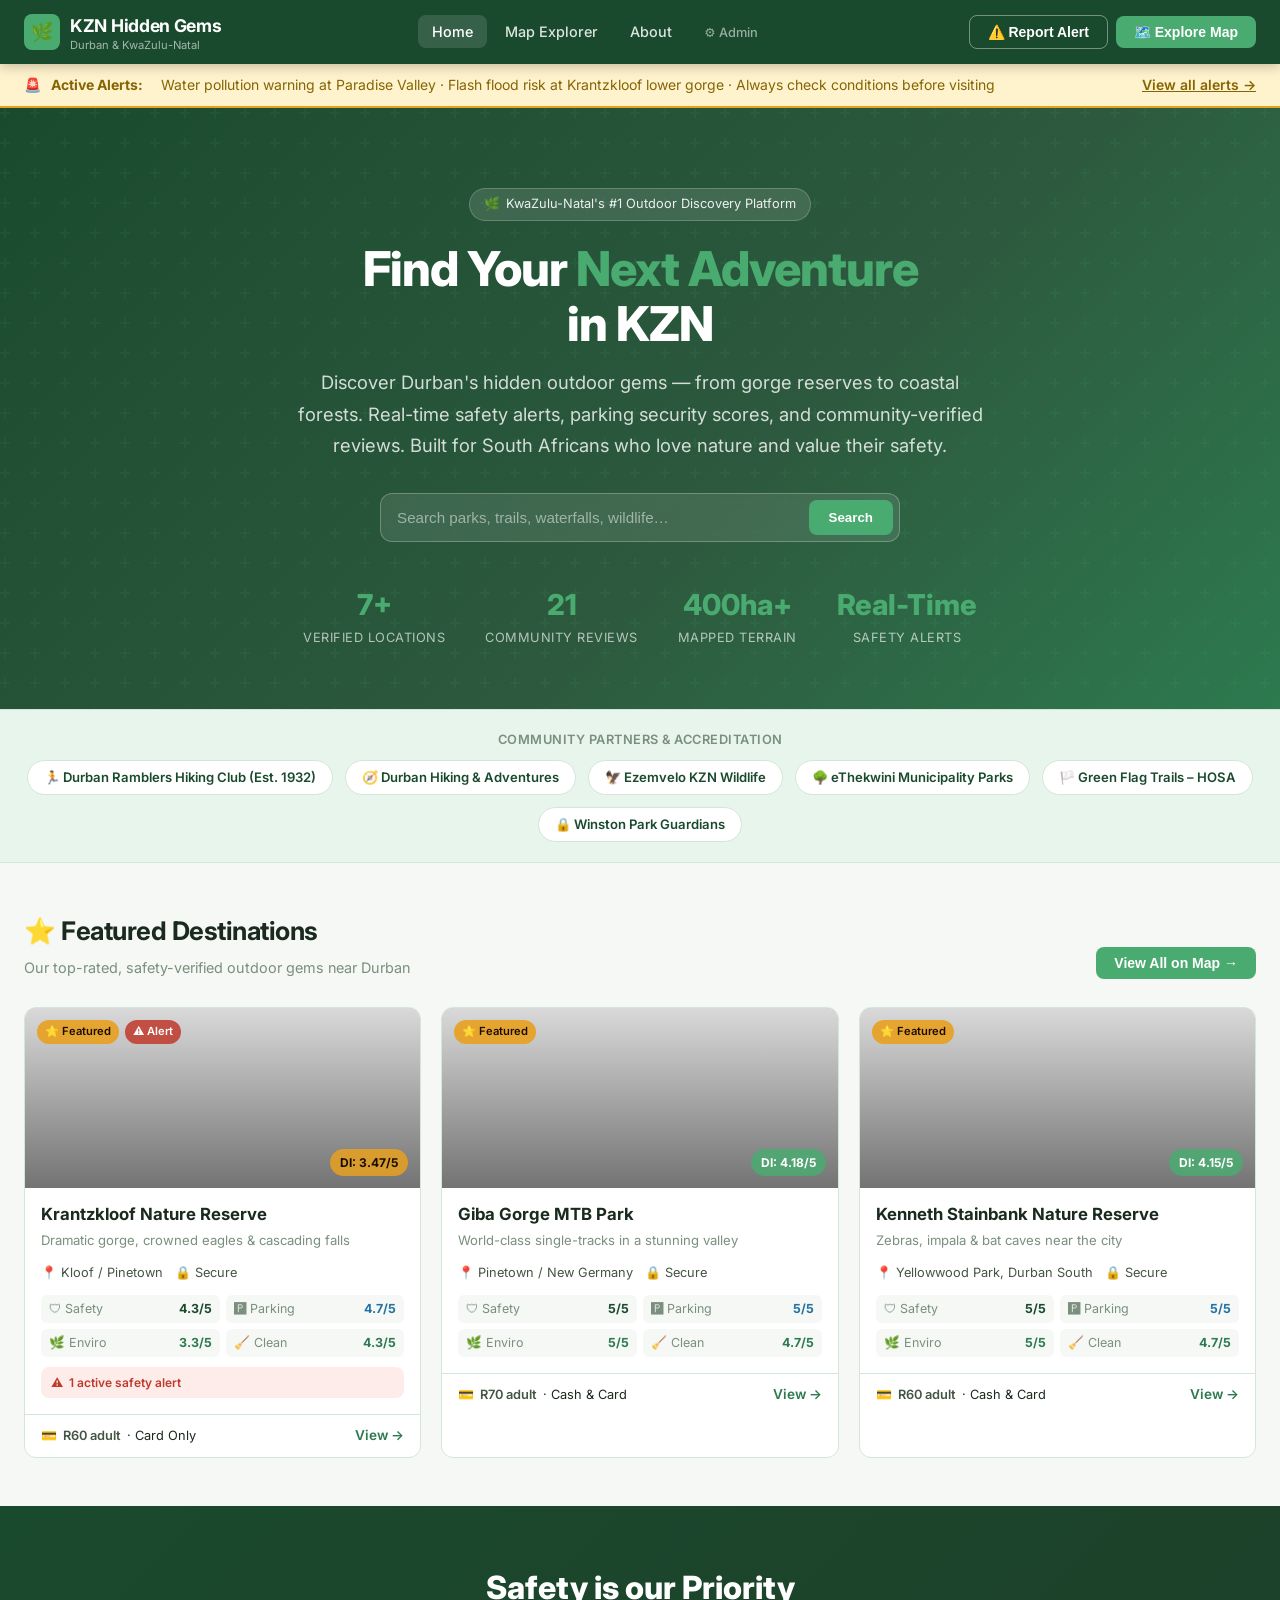
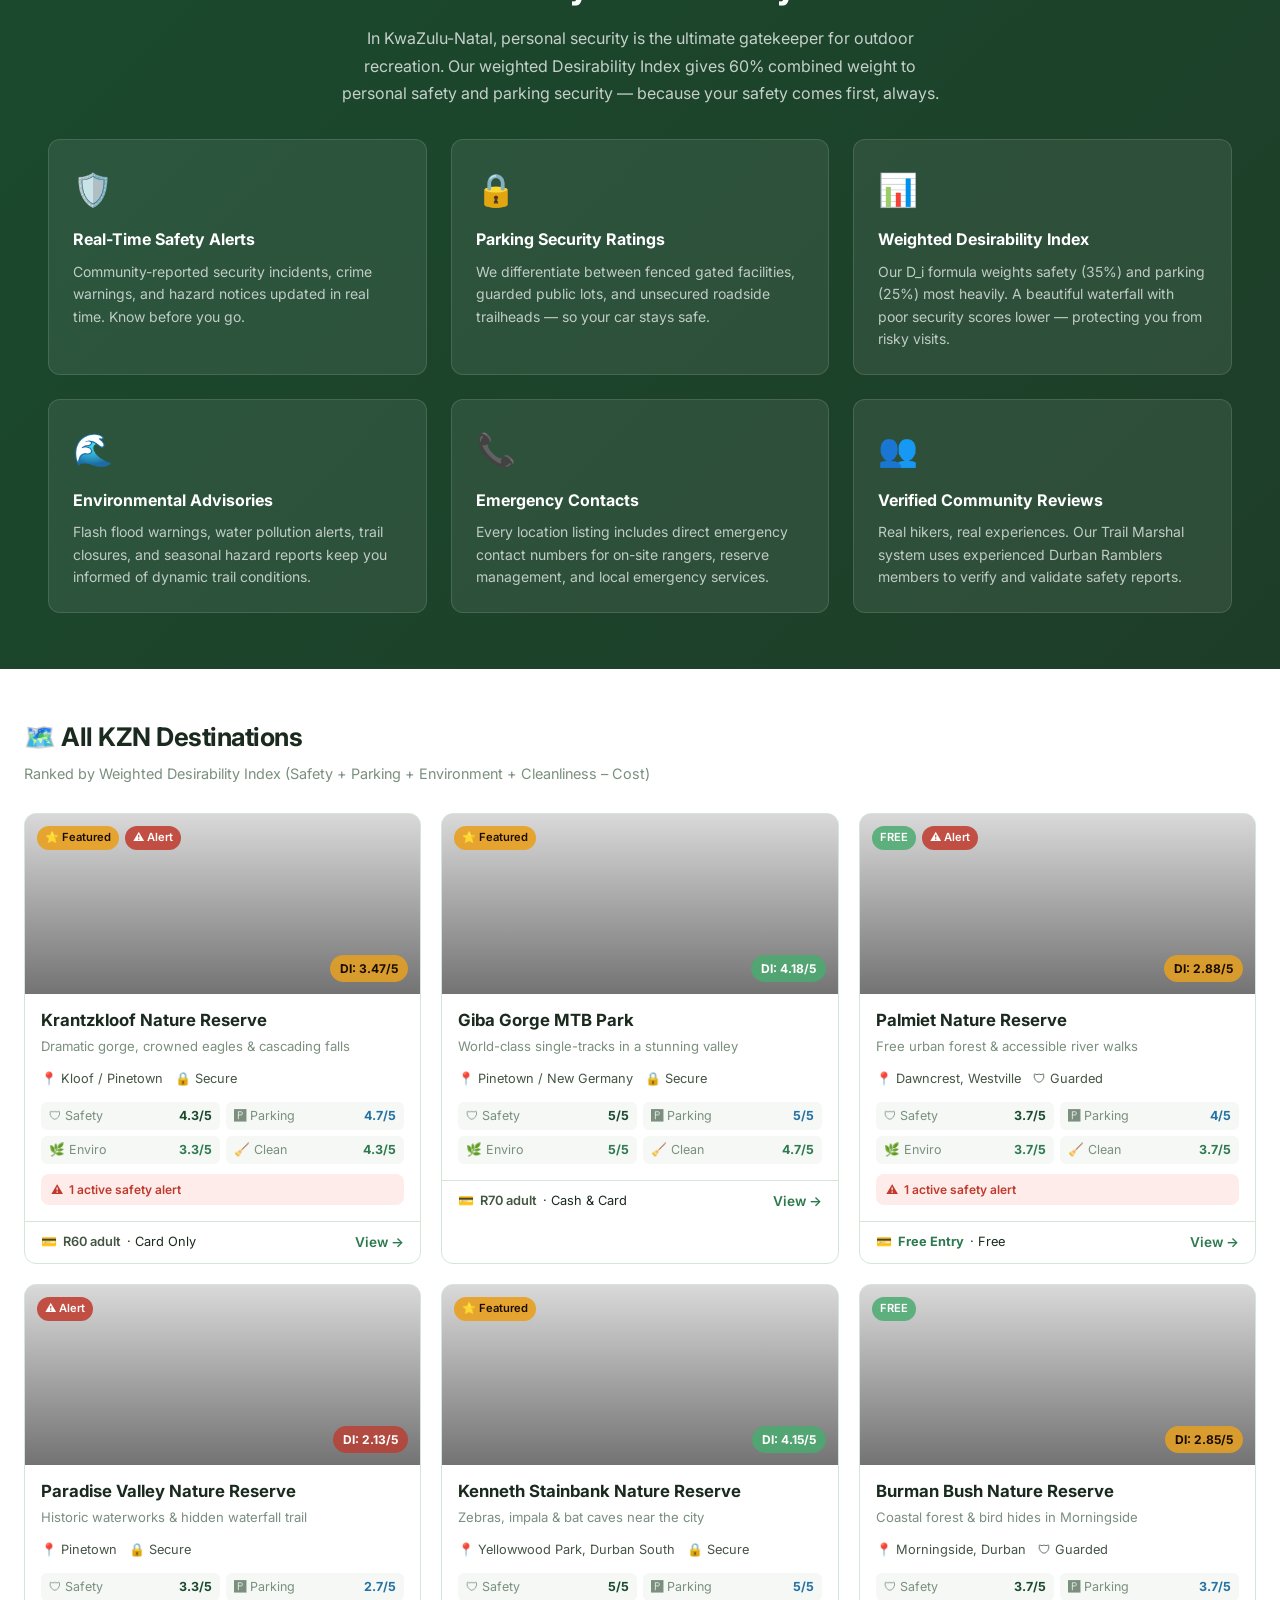
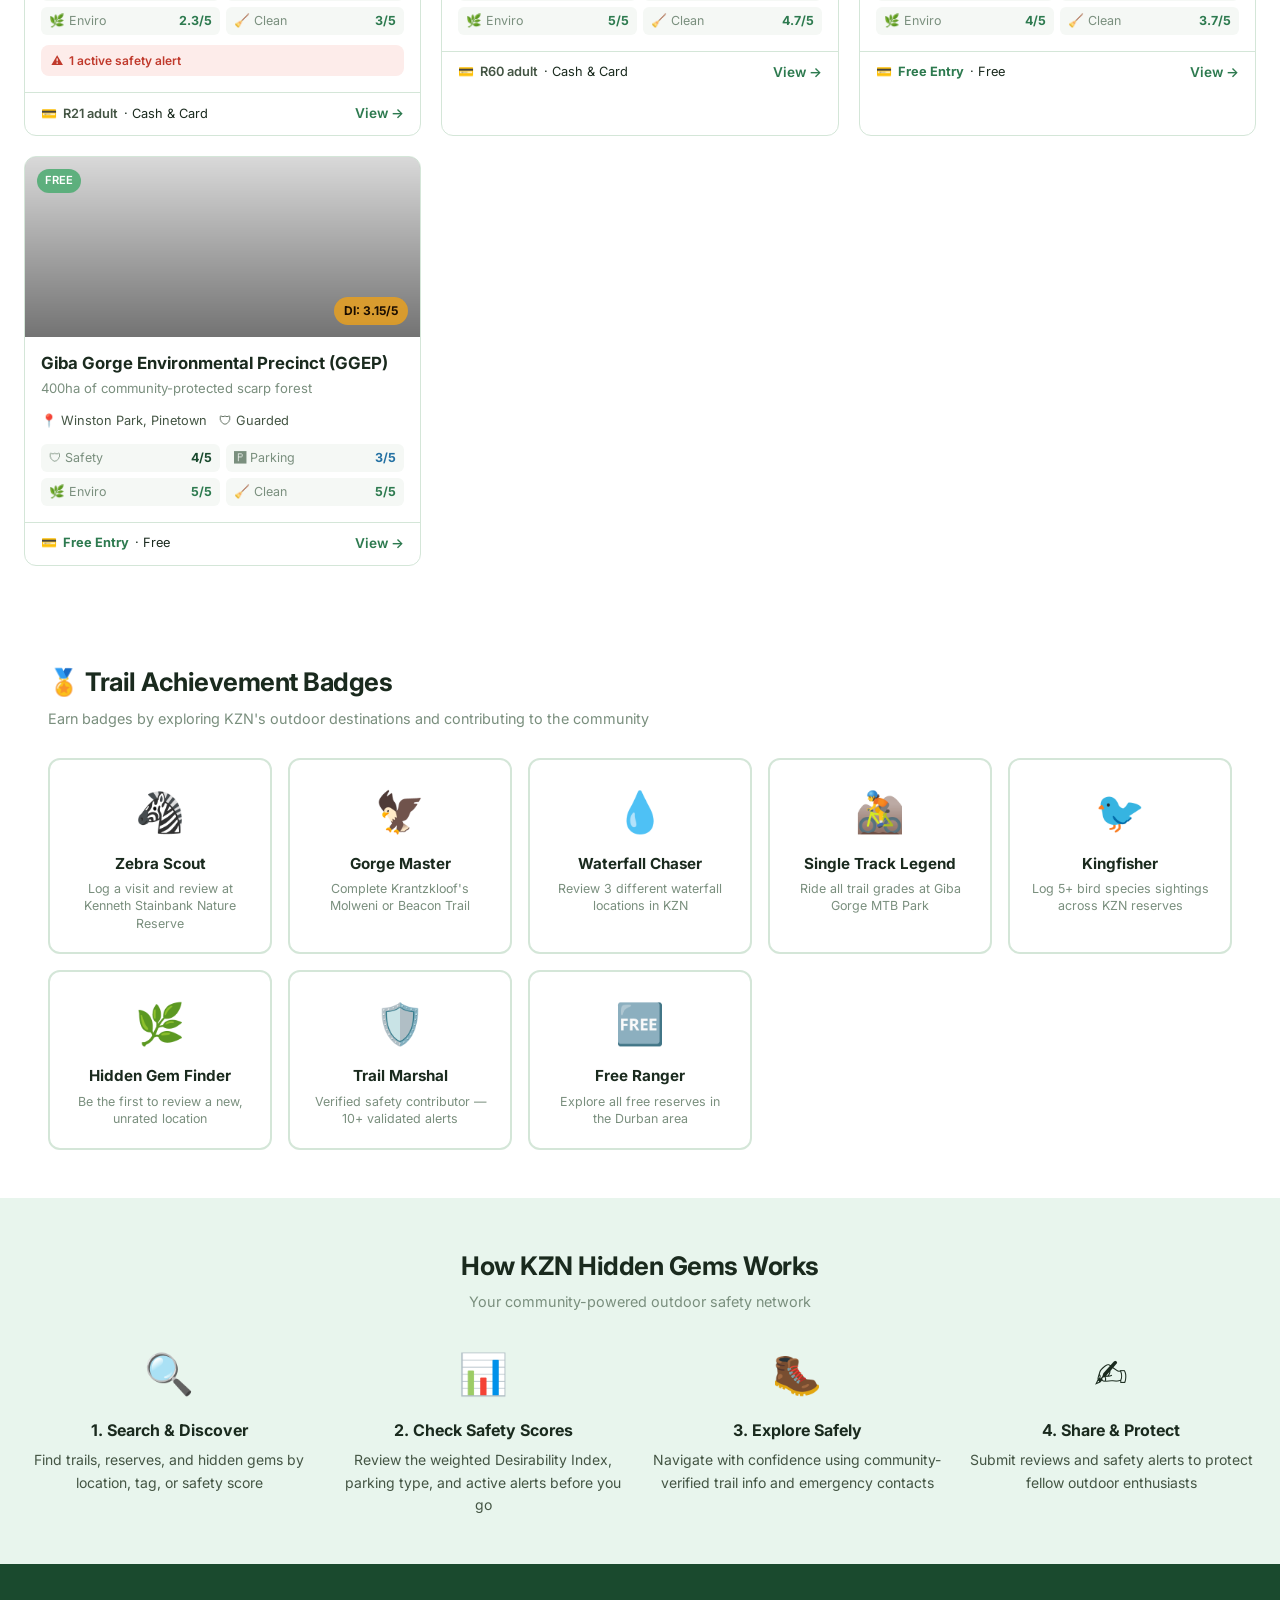
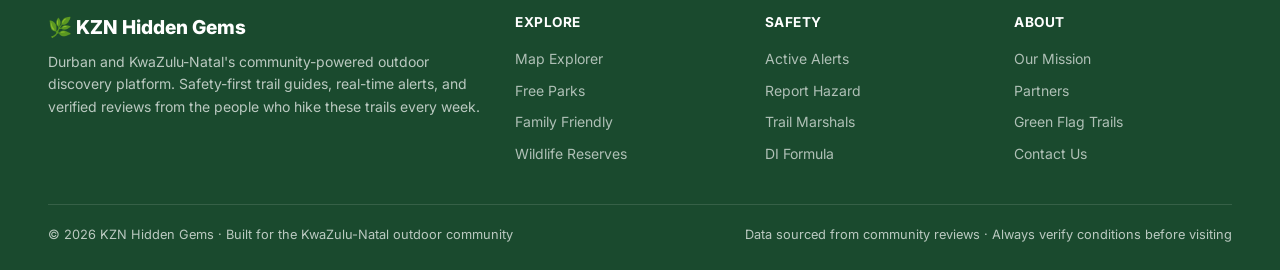
==== commit 5ce77b8e: "Revert "Redesign: Professional premium UI + real Unsplash photography" This reverts commit 544947750" ====
--- a/index.html
+++ b/index.html
@@ -12,9 +12,9 @@
   <link rel="preconnect" href="https://fonts.googleapis.com" />
   <link href="https://fonts.googleapis.com/css2?family=Inter:wght@400;500;600;700;800&display=swap" rel="stylesheet" />
   <!-- App Styles -->
-  <link rel="stylesheet" href="css/style.css?v=2" />
-  <link rel="stylesheet" href="css/admin.css?v=2" />
-  <link rel="stylesheet" href="css/photos.css?v=2" />
+  <link rel="stylesheet" href="css/style.css" />
+  <link rel="stylesheet" href="css/admin.css" />
+  <link rel="stylesheet" href="css/photos.css" />
 
   <style>
     @keyframes slideIn {
@@ -836,10 +836,10 @@
 
 <!-- Scripts -->
 <script src="https://unpkg.com/leaflet@1.9.4/dist/leaflet.js"></script>
-<script src="js/data.js?v=3"></script>
+<script src="js/data.js?v=2"></script>
 <script src="js/storage.js?v=2"></script>
-<script src="js/app.js?v=10"></script>
-<script src="js/photos.js?v=2"></script>
+<script src="js/app.js?v=9"></script>
+<script src="js/photos.js?v=1"></script>
 <script src="js/smartfill.js?v=2"></script>
 <script src="js/admin.js?v=8"></script>
 
--- a/css/style.css
+++ b/css/style.css
@@ -1,149 +1,151 @@
-/* === KZN Hidden Gems — Premium Redesign === */
-
+/* === KZN Hidden Gems — Main Stylesheet === */
 :root {
-  /* Primary Colors */
-  --primary-dark:    #0f4c3a;
-  --primary-mid:     #137a5e;
-  --primary-light:   #4db8a3;
-  --primary-pale:    #e6f5f1;
-
-  /* Secondary Colors */
-  --gold-dark:       #b8860b;
-  --gold-mid:        #daa520;
-  --gold-light:      #ffd700;
-  --gold-pale:       #fef8e6;
-
-  /* Neutrals */
-  --black:           #0a1a14;
-  --dark-gray:       #1f3a32;
-  --gray:            #4a5f57;
-  --light-gray:      #d4dcd9;
-  --white:           #ffffff;
-  --bg:              #f7fbf9;
-
-  /* Alert Colors */
-  --red-alert:       #c41e3a;
-  --amber-dark:      #b8860b;
-  --green-deep:      #0f4c3a;
-  --green-mid:       #137a5e;
-  --green-light:     #a8d5ca;
-  --green-pale:      #e6f5f1;
-  --red-light:       #ffe6e6;
-  --red-pale:        #fff5f5;
-
-  /* Spacing */
-  --spacing-xs:      4px;
-  --spacing-sm:      8px;
-  --spacing-md:      16px;
-  --spacing-lg:      24px;
-  --spacing-xl:      32px;
-  --spacing-2xl:     48px;
-
-  --radius:          12px;
-  --radius-lg:       16px;
-  --radius-xl:       20px;
-  --radius-sm:       8px;
-
-  /* Shadows */
-  --shadow-sm:       0 2px 8px rgba(15, 76, 58, 0.08);
-  --shadow-md:       0 4px 16px rgba(15, 76, 58, 0.12);
-  --shadow-lg:       0 8px 32px rgba(15, 76, 58, 0.16);
-  --shadow-xl:       0 20px 48px rgba(15, 76, 58, 0.18);
-
-  --font-display:    'Segoe UI', system-ui, sans-serif;
-  --font-body:       -apple-system, BlinkMacSystemFont, 'Segoe UI', Roboto, sans-serif;
-
-  --text-dark:       #0a1a14;
-  --text-mid:        #4a5f57;
-  --text-light:      #8a9b93;
-  --text-lighter:    #b8c6c2;
-}
-
-* { margin: 0; padding: 0; box-sizing: border-box; }
+  --green-deep: #1a4a2e;
+  --green-mid: #2d7a4f;
+  --green-light: #4aab70;
+  --green-pale: #e8f5ed;
+  --amber: #e8a020;
+  --amber-dark: #c4851a;
+  --red-alert: #c0392b;
+  --red-light: #fdecea;
+  --blue-water: #2471a3;
+  --blue-light: #e8f4fd;
+  --text-dark: #1a2a1e;
+  --text-mid: #445544;
+  --text-light: #7a8f7e;
+  --border: #d4e6d8;
+  --bg: #f5f8f5;
+  --white: #ffffff;
+  --shadow-sm: 0 1px 4px rgba(26,74,46,0.10);
+  --shadow-md: 0 4px 16px rgba(26,74,46,0.12);
+  --shadow-lg: 0 8px 32px rgba(26,74,46,0.15);
+  --radius: 12px;
+  --radius-sm: 8px;
+  --radius-lg: 18px;
+}
+
+*, *::before, *::after { box-sizing: border-box; margin: 0; padding: 0; }
+
 html { scroll-behavior: smooth; }
+
 body {
-  font-family: var(--font-body);
+  font-family: 'Inter', 'Segoe UI', system-ui, sans-serif;
   background: var(--bg);
   color: var(--text-dark);
   line-height: 1.6;
-  -webkit-font-smoothing: antialiased;
-  -moz-osx-font-smoothing: grayscale;
-}
-
-/* === NAVIGATION === */
+  min-height: 100vh;
+}
+
+/* === NAV === */
 .nav {
-  background: var(--white);
-  border-bottom: 1px solid var(--light-gray);
+  background: var(--green-deep);
+  padding: 0 24px;
+  display: flex;
+  align-items: center;
+  justify-content: space-between;
+  height: 64px;
   position: sticky;
   top: 0;
-  z-index: 100;
-  box-shadow: var(--shadow-sm);
-  height: 64px;
-}
-
-.nav-container {
-  max-width: 1400px;
-  margin: 0 auto;
-  padding: 0 var(--spacing-lg);
-  height: 100%;
-  display: flex;
-  align-items: center;
-  justify-content: space-between;
-}
-
-.nav-logo {
-  display: flex;
-  align-items: center;
-  gap: var(--spacing-sm);
-  font-size: 1.3rem;
-  font-weight: 800;
-  color: var(--primary-dark);
+  z-index: 1000;
+  box-shadow: 0 2px 12px rgba(0,0,0,0.25);
+}
+
+.nav-brand {
+  display: flex;
+  align-items: center;
+  gap: 10px;
   text-decoration: none;
-  letter-spacing: -0.5px;
-}
-
-.nav-logo span { color: var(--gold-mid); }
+  color: var(--white);
+}
+
+.nav-brand .logo-icon {
+  width: 36px;
+  height: 36px;
+  background: var(--green-light);
+  border-radius: 8px;
+  display: flex;
+  align-items: center;
+  justify-content: center;
+  font-size: 18px;
+}
+
+.nav-brand .brand-name {
+  font-weight: 700;
+  font-size: 1.1rem;
+  letter-spacing: -0.3px;
+}
+
+.nav-brand .brand-sub {
+  font-size: 0.7rem;
+  color: rgba(255,255,255,0.6);
+  display: block;
+  line-height: 1;
+}
 
 .nav-links {
   display: flex;
-  gap: var(--spacing-xl);
+  gap: 4px;
   list-style: none;
 }
 
 .nav-links a {
+  color: rgba(255,255,255,0.85);
+  text-decoration: none;
+  padding: 8px 14px;
+  border-radius: 8px;
+  font-size: 0.9rem;
+  font-weight: 500;
+  transition: all 0.2s;
+}
+
+.nav-links a:hover, .nav-links a.active {
+  background: rgba(255,255,255,0.12);
+  color: var(--white);
+}
+
+.nav-actions { display: flex; gap: 8px; align-items: center; }
+
+.btn {
+  padding: 8px 18px;
+  border-radius: var(--radius-sm);
+  font-size: 0.875rem;
+  font-weight: 600;
+  cursor: pointer;
+  transition: all 0.2s;
+  border: none;
+  text-decoration: none;
+  display: inline-flex;
+  align-items: center;
+  gap: 6px;
+}
+
+.btn-primary {
+  background: var(--green-light);
+  color: var(--white);
+}
+
+.btn-primary:hover { background: var(--green-mid); }
+
+.btn-outline {
+  background: transparent;
+  border: 1.5px solid rgba(255,255,255,0.4);
+  color: var(--white);
+}
+
+.btn-outline:hover { background: rgba(255,255,255,0.1); }
+
+.btn-ghost {
+  background: transparent;
   color: var(--text-mid);
-  text-decoration: none;
-  font-weight: 500;
-  font-size: 0.95rem;
-  transition: color 0.2s;
-  position: relative;
-}
-
-.nav-links a:hover { color: var(--primary-mid); }
-
-.nav-links a.active {
-  color: var(--primary-dark);
-  font-weight: 700;
-}
-
-.nav-links a.active::after {
-  content: '';
-  position: absolute;
-  bottom: -8px;
-  left: 0;
-  right: 0;
-  height: 3px;
-  background: linear-gradient(90deg, var(--primary-mid), var(--gold-mid));
-  border-radius: 2px;
-}
-
-.nav-buttons { display: flex; gap: var(--spacing-md); }
+}
+
+.btn-ghost:hover { background: var(--green-pale); color: var(--green-deep); }
 
 /* === HERO === */
 .hero {
-  background: linear-gradient(135deg, var(--primary-dark) 0%, var(--primary-mid) 100%);
-  color: var(--white);
-  padding: var(--spacing-2xl) var(--spacing-lg);
+  background: linear-gradient(135deg, var(--green-deep) 0%, #2d5a3e 60%, var(--green-mid) 100%);
+  color: var(--white);
+  padding: 80px 24px 60px;
   text-align: center;
   position: relative;
   overflow: hidden;
@@ -152,477 +154,941 @@
 .hero::before {
   content: '';
   position: absolute;
-  top: -50%;
-  right: -10%;
-  width: 500px;
-  height: 500px;
-  background: rgba(255, 215, 0, 0.05);
-  border-radius: 50%;
-}
-
-.hero-content {
-  max-width: 800px;
-  margin: 0 auto;
+  inset: 0;
+  background: url("data:image/svg+xml,%3Csvg width='60' height='60' viewBox='0 0 60 60' xmlns='http://www.w3.org/2000/svg'%3E%3Cg fill='none' fill-rule='evenodd'%3E%3Cg fill='%234aab70' fill-opacity='0.08'%3E%3Cpath d='M36 34v-4h-2v4h-4v2h4v4h2v-4h4v-2h-4zm0-30V0h-2v4h-4v2h4v4h2V6h4V4h-4zM6 34v-4H4v4H0v2h4v4h2v-4h4v-2H6zM6 4V0H4v4H0v2h4v4h2V6h4V4H6z'/%3E%3C/g%3E%3C/g%3E%3C/svg%3E");
+  pointer-events: none;
+}
+
+.hero-content { position: relative; max-width: 700px; margin: 0 auto; }
+
+.hero-badge {
+  display: inline-flex;
+  align-items: center;
+  gap: 6px;
+  background: rgba(255,255,255,0.12);
+  border: 1px solid rgba(255,255,255,0.2);
+  padding: 5px 14px;
+  border-radius: 999px;
+  font-size: 0.8rem;
+  margin-bottom: 20px;
+  color: rgba(255,255,255,0.9);
+}
+
+.hero h1 {
+  font-size: 3rem;
+  font-weight: 800;
+  letter-spacing: -1px;
+  line-height: 1.15;
+  margin-bottom: 16px;
+}
+
+.hero h1 span { color: var(--green-light); }
+
+.hero p {
+  font-size: 1.15rem;
+  color: rgba(255,255,255,0.8);
+  margin-bottom: 32px;
+  line-height: 1.7;
+}
+
+.hero-search {
+  display: flex;
+  gap: 8px;
+  max-width: 520px;
+  margin: 0 auto 40px;
+  background: rgba(255,255,255,0.1);
+  border: 1.5px solid rgba(255,255,255,0.25);
+  border-radius: var(--radius);
+  padding: 6px 6px 6px 16px;
+  backdrop-filter: blur(8px);
+}
+
+.hero-search input {
+  flex: 1;
+  background: transparent;
+  border: none;
+  color: var(--white);
+  font-size: 0.95rem;
+  outline: none;
+}
+
+.hero-search input::placeholder { color: rgba(255,255,255,0.5); }
+
+.hero-search button {
+  background: var(--green-light);
+  color: var(--white);
+  border: none;
+  padding: 10px 20px;
+  border-radius: var(--radius-sm);
+  font-weight: 600;
+  cursor: pointer;
+  transition: background 0.2s;
+}
+
+.hero-search button:hover { background: var(--amber); }
+
+.hero-stats {
+  display: flex;
+  justify-content: center;
+  gap: 40px;
+}
+
+.hero-stat { text-align: center; }
+
+.hero-stat .stat-num {
+  font-size: 1.8rem;
+  font-weight: 800;
+  color: var(--green-light);
+}
+
+.hero-stat .stat-label {
+  font-size: 0.8rem;
+  color: rgba(255,255,255,0.65);
+  text-transform: uppercase;
+  letter-spacing: 0.5px;
+}
+
+/* === ALERT BANNER === */
+.alert-banner {
+  background: #fff3cd;
+  border-bottom: 2px solid var(--amber);
+  padding: 10px 24px;
+  display: flex;
+  align-items: center;
+  gap: 10px;
+  font-size: 0.875rem;
+  color: #856404;
+}
+
+.alert-banner.critical { background: var(--red-light); border-color: var(--red-alert); color: #7b1818; }
+
+/* === MAIN CONTENT === */
+.container { max-width: 1280px; margin: 0 auto; padding: 0 24px; }
+
+.section { padding: 48px 0; }
+
+.section-header {
+  display: flex;
+  align-items: flex-end;
+  justify-content: space-between;
+  margin-bottom: 28px;
+  flex-wrap: wrap;
+  gap: 12px;
+}
+
+.section-header h2 {
+  font-size: 1.6rem;
+  font-weight: 700;
+  color: var(--text-dark);
+  letter-spacing: -0.5px;
+}
+
+.section-header p {
+  font-size: 0.9rem;
+  color: var(--text-light);
+  margin-top: 4px;
+}
+
+/* === EXPLORER LAYOUT === */
+#explorer {
+  display: none;
+  position: fixed;
+  inset: 64px 0 0 0;
+  z-index: 100;
+}
+
+#explorer.active { display: flex; }
+
+.explorer-map {
+  flex: 1;
+  min-width: 0;
   position: relative;
-  z-index: 2;
-}
-
-.hero h1 {
-  font-size: 3.2rem;
-  font-weight: 900;
-  margin-bottom: var(--spacing-md);
-  letter-spacing: -1px;
-  line-height: 1.1;
-}
-
-.hero p {
-  font-size: 1.2rem;
-  opacity: 0.95;
-  margin-bottom: var(--spacing-xl);
-  line-height: 1.5;
-}
-
-.hero .stats-row {
-  display: flex;
-  justify-content: center;
-  gap: var(--spacing-2xl);
-  margin-top: var(--spacing-2xl);
-  padding-top: var(--spacing-xl);
-  border-top: 1px solid rgba(255, 255, 255, 0.2);
-}
-
-.hero .stat { text-align: center; }
-.hero .stat-num { font-size: 2.5rem; font-weight: 900; color: var(--gold-light); }
-.hero .stat-label { font-size: 0.85rem; opacity: 0.85; text-transform: uppercase; letter-spacing: 1px; }
-
-/* === SEARCH BAR === */
-.search-bar {
+}
+
+#map { width: 100%; height: 100%; }
+
+.explorer-sidebar {
+  width: 400px;
   background: var(--white);
-  border-radius: var(--radius-lg);
-  padding: var(--spacing-md);
-  display: flex;
-  gap: var(--spacing-md);
-  box-shadow: var(--shadow-lg);
-  max-width: 600px;
-  margin: var(--spacing-xl) auto 0;
-  position: relative;
-  z-index: 3;
-}
-
-.search-bar input {
-  flex: 1;
-  border: none;
-  outline: none;
+  overflow-y: auto;
+  border-left: 1px solid var(--border);
+  display: flex;
+  flex-direction: column;
+}
+
+.explorer-sidebar-header {
+  padding: 16px 20px;
+  border-bottom: 1px solid var(--border);
+  background: var(--white);
+  position: sticky;
+  top: 0;
+  z-index: 10;
+}
+
+.explorer-sidebar-header h3 {
   font-size: 1rem;
+  font-weight: 700;
   color: var(--text-dark);
-}
-
-.search-bar input::placeholder { color: var(--text-lighter); }
-
-.search-bar button {
-  background: linear-gradient(135deg, var(--primary-mid), var(--gold-mid));
-  color: var(--white);
-  border: none;
-  border-radius: var(--radius-sm);
-  padding: var(--spacing-sm) var(--spacing-lg);
-  font-weight: 700;
+  margin-bottom: 10px;
+}
+
+/* === FILTERS === */
+.filters {
+  display: flex;
+  flex-wrap: wrap;
+  gap: 8px;
+  padding: 16px 24px;
+  background: var(--white);
+  border-bottom: 1px solid var(--border);
+}
+
+.filter-chip {
+  padding: 6px 14px;
+  border-radius: 999px;
+  font-size: 0.8rem;
+  font-weight: 600;
   cursor: pointer;
-  transition: transform 0.2s;
-}
-
-.search-bar button:hover { transform: translateY(-2px); }
+  border: 1.5px solid var(--border);
+  background: var(--white);
+  color: var(--text-mid);
+  transition: all 0.2s;
+  white-space: nowrap;
+}
+
+.filter-chip:hover { border-color: var(--green-mid); color: var(--green-mid); }
+.filter-chip.active { background: var(--green-mid); color: var(--white); border-color: var(--green-mid); }
+.filter-chip.alert-chip { border-color: var(--red-alert); color: var(--red-alert); }
+.filter-chip.alert-chip.active { background: var(--red-alert); color: var(--white); }
 
 /* === CARDS === */
+.cards-grid {
+  display: grid;
+  grid-template-columns: repeat(auto-fill, minmax(320px, 1fr));
+  gap: 20px;
+}
+
 .card {
   background: var(--white);
-  border-radius: var(--radius-lg);
+  border-radius: var(--radius);
+  border: 1px solid var(--border);
   overflow: hidden;
-  box-shadow: var(--shadow-sm);
-  transition: all 0.3s cubic-bezier(0.4, 0, 0.2, 1);
-  border: 1px solid var(--light-gray);
+  cursor: pointer;
+  transition: all 0.25s;
+  position: relative;
 }
 
 .card:hover {
-  box-shadow: var(--shadow-lg);
-  transform: translateY(-4px);
+  box-shadow: var(--shadow-md);
+  transform: translateY(-2px);
+  border-color: var(--green-light);
 }
 
 .card-image {
-  width: 100%;
-  height: 280px;
-  object-fit: cover;
-  display: block;
-}
-
-.card-body {
-  padding: var(--spacing-lg);
-}
-
-.card-title {
-  font-size: 1.2rem;
-  font-weight: 800;
-  color: var(--text-dark);
-  margin-bottom: var(--spacing-sm);
-}
-
-.card-subtitle {
-  font-size: 0.9rem;
-  color: var(--text-light);
-  margin-bottom: var(--spacing-md);
+  height: 180px;
+  background: linear-gradient(135deg, var(--green-deep), var(--green-mid));
+  position: relative;
+  overflow: hidden;
+  display: flex;
+  align-items: center;
+  justify-content: center;
+}
+
+.card-image .card-image-icon {
+  font-size: 56px;
+  opacity: 0.3;
+}
+
+.card-image-overlay {
+  position: absolute;
+  inset: 0;
+  background: linear-gradient(to top, rgba(0,0,0,0.5) 0%, transparent 60%);
 }
 
 .card-tags {
-  display: flex;
+  position: absolute;
+  top: 12px;
+  left: 12px;
+  display: flex;
+  gap: 6px;
   flex-wrap: wrap;
-  gap: var(--spacing-sm);
-  margin-top: var(--spacing-md);
 }
 
 .tag {
-  display: inline-block;
-  background: var(--primary-pale);
-  color: var(--primary-dark);
-  padding: 4px 12px;
+  background: rgba(0,0,0,0.5);
+  color: var(--white);
+  font-size: 0.7rem;
+  font-weight: 600;
+  padding: 3px 8px;
   border-radius: 999px;
-  font-size: 0.75rem;
-  font-weight: 700;
-  letter-spacing: 0.5px;
-}
-
-/* === GRID === */
-.grid {
-  display: grid;
-  gap: var(--spacing-lg);
-  grid-template-columns: repeat(auto-fill, minmax(300px, 1fr));
-}
-
-.section {
-  max-width: 1400px;
-  margin: 0 auto;
-  padding: var(--spacing-2xl) var(--spacing-lg);
-}
-
-.section-title {
-  font-size: 2.2rem;
-  font-weight: 900;
-  color: var(--text-dark);
-  margin-bottom: var(--spacing-xl);
-  letter-spacing: -0.5px;
-}
-
-.section-subtitle {
-  font-size: 1rem;
-  color: var(--text-mid);
-  margin-bottom: var(--spacing-lg);
-}
-
-/* === BUTTONS === */
-.btn {
-  display: inline-flex;
-  align-items: center;
-  justify-content: center;
-  padding: var(--spacing-sm) var(--spacing-lg);
-  border-radius: var(--radius-sm);
-  border: none;
-  font-weight: 700;
-  cursor: pointer;
-  transition: all 0.2s;
-  font-size: 0.95rem;
-}
-
-.btn-primary {
-  background: linear-gradient(135deg, var(--primary-mid), var(--gold-mid));
-  color: var(--white);
-}
-
-.btn-primary:hover {
-  transform: translateY(-2px);
-  box-shadow: var(--shadow-md);
-}
-
-.btn-secondary {
-  background: var(--primary-pale);
-  color: var(--primary-dark);
-  border: 2px solid var(--primary-mid);
-}
-
-.btn-secondary:hover {
-  background: var(--primary-light);
-  color: var(--white);
-}
-
-.btn-ghost {
-  background: transparent;
-  color: var(--primary-mid);
-  border: 2px solid var(--primary-mid);
-}
-
-.btn-ghost:hover { background: var(--primary-pale); }
-
-/* === DI BADGE === */
-.di-badge {
-  display: inline-flex;
-  align-items: center;
-  justify-content: center;
-  width: 64px;
-  height: 64px;
-  border-radius: 50%;
-  font-weight: 900;
-  font-size: 1.4rem;
-  box-shadow: var(--shadow-md);
-}
-
-.di-badge.high {
-  background: linear-gradient(135deg, #4db8a3, #2d9c88);
-  color: var(--white);
-}
-
-.di-badge.med {
-  background: linear-gradient(135deg, #daa520, #c9941a);
-  color: var(--white);
-}
-
-.di-badge.low {
-  background: linear-gradient(135deg, #e74c3c, #c0392b);
-  color: var(--white);
-}
-
-/* === ALERTS === */
-.alert-banner {
-  background: linear-gradient(135deg, #c41e3a, #a01729);
-  color: var(--white);
-  padding: var(--spacing-lg);
-  border-radius: var(--radius-lg);
-  margin-bottom: var(--spacing-xl);
-  display: flex;
-  align-items: center;
-  gap: var(--spacing-lg);
-}
-
-.alert-banner-icon { font-size: 1.8rem; }
-.alert-banner-text h3 { margin-bottom: 4px; font-size: 1rem; }
-.alert-banner-text p { font-size: 0.9rem; opacity: 0.95; }
-
-/* === LOCATION DETAIL === */
-.location-detail { max-width: 900px; margin: 0 auto; }
-
-.location-header {
-  background: linear-gradient(135deg, var(--primary-dark) 0%, var(--primary-mid) 100%);
-  color: var(--white);
-  padding: var(--spacing-xl);
-  border-radius: var(--radius-lg);
-  margin-bottom: var(--spacing-xl);
-}
-
-.location-header h1 { font-size: 2.5rem; margin-bottom: var(--spacing-sm); }
-
-.location-meta {
-  display: flex;
-  flex-wrap: wrap;
-  gap: var(--spacing-lg);
-  font-size: 0.95rem;
-}
-
-.location-meta-item {
-  display: flex;
-  align-items: center;
-  gap: var(--spacing-sm);
-}
-
-.card-box {
-  background: var(--white);
-  border-radius: var(--radius-lg);
-  padding: var(--spacing-lg);
-  margin-bottom: var(--spacing-lg);
-  box-shadow: var(--shadow-sm);
-  border: 1px solid var(--light-gray);
-}
-
-.card-box h3 {
-  font-size: 1.3rem;
-  font-weight: 800;
-  color: var(--text-dark);
-  margin-bottom: var(--spacing-md);
-}
-
-/* === REVIEWS === */
-.review-item {
-  padding: var(--spacing-lg);
-  border: 1px solid var(--light-gray);
-  border-radius: var(--radius-lg);
-  margin-bottom: var(--spacing-lg);
-  transition: all 0.2s;
-}
-
-.review-item:hover { box-shadow: var(--shadow-sm); }
-
-.review-header {
-  display: flex;
-  justify-content: space-between;
-  align-items: center;
-  margin-bottom: var(--spacing-md);
-  padding-bottom: var(--spacing-md);
-  border-bottom: 1px solid var(--light-gray);
-}
-
-.review-user { font-weight: 700; color: var(--primary-mid); }
-.review-date { font-size: 0.85rem; color: var(--text-light); }
-
-.review-mini-scores {
-  display: flex;
-  flex-wrap: wrap;
-  gap: var(--spacing-sm);
-  margin-bottom: var(--spacing-md);
-}
-
-.mini-score {
-  display: inline-block;
-  background: var(--primary-pale);
-  color: var(--primary-dark);
+  backdrop-filter: blur(4px);
+}
+
+.tag.free { background: rgba(74,171,112,0.85); }
+.tag.featured { background: rgba(232,160,32,0.9); color: #1a0d00; }
+.tag.alert { background: rgba(192,57,43,0.85); }
+
+.card-di {
+  position: absolute;
+  bottom: 12px;
+  right: 12px;
+  background: rgba(0,0,0,0.6);
+  color: var(--white);
   padding: 4px 10px;
   border-radius: 999px;
   font-size: 0.75rem;
   font-weight: 700;
-}
-
-.review-comment { color: var(--text-mid); font-style: italic; line-height: 1.6; }
+  backdrop-filter: blur(4px);
+}
+
+.card-di.high { background: rgba(74,171,112,0.85); }
+.card-di.med { background: rgba(232,160,32,0.85); color: #1a0d00; }
+.card-di.low { background: rgba(192,57,43,0.75); }
+
+.card-body { padding: 16px; }
+
+.card-title {
+  font-size: 1.05rem;
+  font-weight: 700;
+  color: var(--text-dark);
+  margin-bottom: 4px;
+  line-height: 1.3;
+}
+
+.card-tagline {
+  font-size: 0.82rem;
+  color: var(--text-light);
+  margin-bottom: 12px;
+}
+
+.card-meta {
+  display: flex;
+  align-items: center;
+  gap: 12px;
+  font-size: 0.8rem;
+  color: var(--text-mid);
+  margin-bottom: 12px;
+  flex-wrap: wrap;
+}
+
+.card-meta span { display: flex; align-items: center; gap: 4px; }
+
+.card-scores {
+  display: grid;
+  grid-template-columns: 1fr 1fr;
+  gap: 6px;
+}
+
+.score-item {
+  display: flex;
+  align-items: center;
+  justify-content: space-between;
+  font-size: 0.78rem;
+  padding: 4px 8px;
+  border-radius: 6px;
+  background: var(--bg);
+}
+
+.score-item .score-label { color: var(--text-light); }
+
+.score-item .score-val {
+  font-weight: 700;
+  color: var(--green-mid);
+}
+
+.score-item.safety .score-val { color: var(--green-deep); }
+.score-item.parking .score-val { color: var(--blue-water); }
+
+.alert-indicator {
+  display: flex;
+  align-items: center;
+  gap: 6px;
+  background: var(--red-light);
+  color: var(--red-alert);
+  font-size: 0.75rem;
+  font-weight: 600;
+  padding: 6px 10px;
+  border-radius: var(--radius-sm);
+  margin-top: 10px;
+}
+
+.card-footer {
+  padding: 10px 16px;
+  border-top: 1px solid var(--border);
+  display: flex;
+  align-items: center;
+  justify-content: space-between;
+  font-size: 0.8rem;
+}
+
+.card-fee {
+  display: flex;
+  align-items: center;
+  gap: 6px;
+}
+
+.fee-free { color: var(--green-mid); font-weight: 700; }
+.fee-paid { color: var(--text-mid); font-weight: 600; }
+
+/* === SEARCH DROPDOWN === */
+.search-dropdown-group {
+  padding: 8px 14px 4px;
+  font-size: 0.68rem;
+  font-weight: 700;
+  text-transform: uppercase;
+  letter-spacing: 0.6px;
+  color: var(--text-light);
+  background: var(--bg);
+  border-bottom: 1px solid var(--border);
+}
+
+.search-dropdown-item {
+  display: flex;
+  align-items: center;
+  gap: 12px;
+  padding: 10px 14px;
+  cursor: pointer;
+  border-bottom: 1px solid var(--border);
+  transition: background 0.15s;
+  text-align: left;
+}
+
+.search-dropdown-item:last-child { border-bottom: none; }
+.search-dropdown-item:hover { background: var(--green-pale); }
+
+.sdi-icon { font-size: 1.3rem; flex-shrink: 0; }
+
+.sdi-text { display: flex; flex-direction: column; }
+.sdi-text strong { font-size: 0.9rem; color: var(--text-dark); }
+.sdi-text span { font-size: 0.75rem; color: var(--text-light); margin-top: 1px; }
+
+.search-dropdown-empty {
+  padding: 16px 14px;
+  font-size: 0.85rem;
+  color: var(--text-mid);
+  text-align: center;
+}
+
+/* === RATING BARS === */
+.rating-bar-group { margin-bottom: 16px; }
+
+.rating-bar-item {
+  display: flex;
+  align-items: center;
+  gap: 10px;
+  margin-bottom: 8px;
+  font-size: 0.85rem;
+}
+
+.rating-bar-label { width: 120px; color: var(--text-mid); flex-shrink: 0; }
+
+.rating-bar-track {
+  flex: 1;
+  height: 8px;
+  background: var(--border);
+  border-radius: 999px;
+  overflow: hidden;
+}
+
+.rating-bar-fill {
+  height: 100%;
+  border-radius: 999px;
+  background: var(--green-mid);
+  transition: width 0.6s ease;
+}
+
+.rating-bar-fill.safety { background: var(--green-deep); }
+.rating-bar-fill.parking { background: var(--blue-water); }
+.rating-bar-fill.environmental { background: var(--green-light); }
+.rating-bar-fill.cost { background: var(--amber); }
+
+.rating-bar-val { width: 24px; text-align: right; font-weight: 700; color: var(--text-dark); }
+
+/* === LOCATION DETAIL === */
+#detail-view {
+  display: none;
+  background: var(--bg);
+  min-height: 100vh;
+}
+
+#detail-view.active { display: block; }
+
+.detail-hero {
+  background: linear-gradient(135deg, var(--green-deep), var(--green-mid));
+  color: var(--white);
+  padding: 48px 24px;
+  position: relative;
+  overflow: hidden;
+}
+
+.detail-hero::before {
+  content: '';
+  position: absolute;
+  inset: 0;
+  background: url("data:image/svg+xml,%3Csvg width='60' height='60' viewBox='0 0 60 60' xmlns='http://www.w3.org/2000/svg'%3E%3Cg fill='none'%3E%3Cg fill='%234aab70' fill-opacity='0.07'%3E%3Cpath d='M36 34v-4h-2v4h-4v2h4v4h2v-4h4v-2h-4z'/%3E%3C/g%3E%3C/g%3E%3C/svg%3E");
+}
+
+.detail-hero-content { position: relative; max-width: 900px; margin: 0 auto; }
+
+.detail-breadcrumb {
+  font-size: 0.8rem;
+  color: rgba(255,255,255,0.6);
+  margin-bottom: 12px;
+  cursor: pointer;
+}
+
+.detail-breadcrumb:hover { color: var(--white); }
+
+.detail-hero h1 {
+  font-size: 2.4rem;
+  font-weight: 800;
+  letter-spacing: -0.5px;
+  margin-bottom: 8px;
+}
+
+.detail-hero .tagline {
+  font-size: 1.1rem;
+  color: rgba(255,255,255,0.75);
+  margin-bottom: 20px;
+}
+
+.detail-hero-meta {
+  display: flex;
+  flex-wrap: wrap;
+  gap: 12px;
+  font-size: 0.85rem;
+  color: rgba(255,255,255,0.8);
+}
+
+.detail-hero-meta span {
+  display: flex;
+  align-items: center;
+  gap: 5px;
+  background: rgba(255,255,255,0.1);
+  padding: 5px 12px;
+  border-radius: 999px;
+}
+
+.di-badge {
+  display: inline-flex;
+  align-items: center;
+  gap: 6px;
+  padding: 6px 14px;
+  border-radius: 999px;
+  font-weight: 700;
+  font-size: 0.85rem;
+  margin-top: 12px;
+}
+
+.di-badge.high { background: var(--green-light); color: var(--white); }
+.di-badge.med { background: var(--amber); color: #1a0d00; }
+.di-badge.low { background: var(--red-alert); color: var(--white); }
+
+.detail-body { max-width: 900px; margin: 0 auto; padding: 32px 24px; }
+
+.detail-grid { display: grid; grid-template-columns: 1fr 340px; gap: 28px; }
+
+.detail-main > * + * { margin-top: 28px; }
+
+.card-box {
+  background: var(--white);
+  border-radius: var(--radius);
+  border: 1px solid var(--border);
+  padding: 20px;
+}
+
+.card-box h3 {
+  font-size: 1rem;
+  font-weight: 700;
+  color: var(--text-dark);
+  margin-bottom: 14px;
+  display: flex;
+  align-items: center;
+  gap: 8px;
+}
+
+/* === ALERTS === */
+.alert-card {
+  border-radius: var(--radius-sm);
+  padding: 14px;
+  margin-bottom: 10px;
+  display: flex;
+  gap: 12px;
+}
+
+.alert-card.Low { background: #fff8e1; border-left: 4px solid var(--amber); }
+.alert-card.Medium { background: #fff3e0; border-left: 4px solid #e67e22; }
+.alert-card.High { background: var(--red-light); border-left: 4px solid var(--red-alert); }
+.alert-card.Critical { background: #f5e6e8; border-left: 4px solid #922b21; }
+
+.alert-card-icon { font-size: 1.2rem; flex-shrink: 0; margin-top: 2px; }
+
+.alert-card-body .alert-title {
+  font-weight: 700;
+  font-size: 0.875rem;
+  margin-bottom: 4px;
+}
+
+.alert-card-body .alert-text {
+  font-size: 0.82rem;
+  color: var(--text-mid);
+  line-height: 1.5;
+}
+
+.severity-badge {
+  display: inline-flex;
+  align-items: center;
+  font-size: 0.7rem;
+  font-weight: 700;
+  padding: 2px 7px;
+  border-radius: 999px;
+  margin-left: 6px;
+}
+
+.severity-badge.Low { background: #fff8e1; color: #a0700a; }
+.severity-badge.Medium { background: #fff3e0; color: #c0651a; }
+.severity-badge.High { background: var(--red-light); color: var(--red-alert); }
+.severity-badge.Critical { background: #f5e6e8; color: #922b21; }
+
+/* === REVIEWS === */
+.review-item {
+  padding: 14px 0;
+  border-bottom: 1px solid var(--border);
+}
+
+.review-item:last-child { border-bottom: none; }
+
+.review-header {
+  display: flex;
+  align-items: center;
+  justify-content: space-between;
+  margin-bottom: 8px;
+}
+
+.review-user { font-weight: 700; font-size: 0.9rem; color: var(--text-dark); }
+.review-date { font-size: 0.78rem; color: var(--text-light); }
+
+.review-mini-scores {
+  display: flex;
+  gap: 6px;
+  margin-bottom: 8px;
+  flex-wrap: wrap;
+}
+
+.mini-score {
+  font-size: 0.72rem;
+  padding: 2px 7px;
+  border-radius: 999px;
+  font-weight: 600;
+}
+
+.mini-score.safety { background: var(--green-pale); color: var(--green-deep); }
+.mini-score.parking { background: var(--blue-light); color: var(--blue-water); }
+.mini-score.cleanliness { background: #f0f9ff; color: #1565c0; }
+.mini-score.environmental { background: var(--green-pale); color: var(--green-mid); }
+.mini-score.cost { background: #fffbeb; color: var(--amber-dark); }
+
+.review-comment { font-size: 0.875rem; color: var(--text-mid); line-height: 1.6; }
+
+/* === INFO BOXES === */
+.info-grid {
+  display: grid;
+  grid-template-columns: 1fr 1fr;
+  gap: 10px;
+}
+
+.info-item {
+  display: flex;
+  flex-direction: column;
+  gap: 2px;
+  padding: 10px 12px;
+  background: var(--bg);
+  border-radius: var(--radius-sm);
+}
+
+.info-item .info-label {
+  font-size: 0.72rem;
+  color: var(--text-light);
+  text-transform: uppercase;
+  letter-spacing: 0.5px;
+}
+
+.info-item .info-value {
+  font-size: 0.875rem;
+  font-weight: 600;
+  color: var(--text-dark);
+}
+
+/* === REGULATION LIST === */
+.reg-list { list-style: none; }
+
+.reg-list li {
+  display: flex;
+  align-items: flex-start;
+  gap: 8px;
+  padding: 6px 0;
+  font-size: 0.875rem;
+  color: var(--text-mid);
+  border-bottom: 1px solid var(--border);
+}
+
+.reg-list li:last-child { border-bottom: none; }
+
+.reg-list li::before {
+  content: '⚠';
+  font-size: 0.75rem;
+  color: var(--amber);
+  flex-shrink: 0;
+  margin-top: 2px;
+}
+
+/* === HAZARD LIST === */
+.hazard-item {
+  display: flex;
+  align-items: flex-start;
+  gap: 8px;
+  padding: 8px;
+  background: #fff8e1;
+  border-radius: var(--radius-sm);
+  margin-bottom: 6px;
+  font-size: 0.82rem;
+  color: #856404;
+}
+
+/* === STAR RATING === */
+.stars { color: var(--amber); letter-spacing: 1px; }
+
+/* === LANDING PAGE GRID === */
+.featured-grid {
+  display: grid;
+  grid-template-columns: repeat(3, 1fr);
+  gap: 20px;
+}
+
+@media (max-width: 1024px) { .featured-grid { grid-template-columns: repeat(2, 1fr); } }
+
+/* === SAFETY SECTION === */
+.safety-section {
+  background: linear-gradient(135deg, var(--green-deep), #1e3d28);
+  color: var(--white);
+  padding: 56px 24px;
+}
+
+.safety-grid { display: grid; grid-template-columns: 1fr 1fr 1fr; gap: 24px; margin-top: 32px; }
+
+.safety-card {
+  background: rgba(255,255,255,0.08);
+  border: 1px solid rgba(255,255,255,0.12);
+  border-radius: var(--radius);
+  padding: 24px;
+}
+
+.safety-card .icon { font-size: 2rem; margin-bottom: 12px; }
+.safety-card h4 { font-size: 1rem; font-weight: 700; margin-bottom: 8px; }
+.safety-card p { font-size: 0.875rem; color: rgba(255,255,255,0.7); line-height: 1.6; }
+
+@media (max-width: 768px) {
+  .safety-grid { grid-template-columns: 1fr; }
+  .hero h1 { font-size: 2rem; }
+  .explorer-sidebar { width: 100%; }
+  .detail-grid { grid-template-columns: 1fr; }
+  .featured-grid { grid-template-columns: 1fr; }
+  .info-grid { grid-template-columns: 1fr; }
+  .nav-links { display: none; }
+}
+
+/* === BADGE SYSTEM === */
+.badges-section { padding: 48px 24px; background: var(--white); }
+
+.badges-grid { display: grid; grid-template-columns: repeat(auto-fill, minmax(200px, 1fr)); gap: 16px; }
+
+.badge-card {
+  border: 2px solid var(--border);
+  border-radius: var(--radius);
+  padding: 20px;
+  text-align: center;
+  transition: all 0.2s;
+}
+
+.badge-card:hover { border-color: var(--green-light); box-shadow: var(--shadow-sm); }
+
+.badge-card .badge-icon { font-size: 2.5rem; margin-bottom: 8px; }
+.badge-card .badge-name { font-weight: 700; font-size: 0.95rem; color: var(--text-dark); }
+.badge-card .badge-desc { font-size: 0.78rem; color: var(--text-light); margin-top: 4px; line-height: 1.4; }
+
+/* === PARTNERS === */
+.partners-bar {
+  background: var(--green-pale);
+  border-top: 1px solid var(--border);
+  border-bottom: 1px solid var(--border);
+  padding: 20px 24px;
+}
+
+.partners-bar p { font-size: 0.8rem; color: var(--text-light); margin-bottom: 10px; text-transform: uppercase; letter-spacing: 0.5px; font-weight: 600; text-align: center; }
+
+.partners-list {
+  display: flex;
+  justify-content: center;
+  flex-wrap: wrap;
+  gap: 12px;
+}
+
+.partner-chip {
+  background: var(--white);
+  border: 1px solid var(--border);
+  border-radius: 999px;
+  padding: 6px 16px;
+  font-size: 0.82rem;
+  font-weight: 600;
+  color: var(--green-deep);
+}
+
+/* === SIDEBAR CARDS === */
+.sidebar-card {
+  background: var(--white);
+  border: 1px solid var(--border);
+  border-radius: var(--radius-sm);
+  padding: 14px 16px;
+  margin-bottom: 8px;
+  cursor: pointer;
+  transition: all 0.2s;
+}
+
+.sidebar-card:hover { border-color: var(--green-light); box-shadow: var(--shadow-sm); }
+.sidebar-card.selected { border-color: var(--green-mid); background: var(--green-pale); }
+
+.sidebar-card-title { font-weight: 700; font-size: 0.9rem; margin-bottom: 4px; }
+.sidebar-card-sub { font-size: 0.78rem; color: var(--text-light); }
+
+.sidebar-card-scores {
+  display: flex;
+  gap: 6px;
+  margin-top: 8px;
+  flex-wrap: wrap;
+}
+
+/* === SCROLL OVERRIDES === */
+.explorer-sidebar::-webkit-scrollbar { width: 6px; }
+.explorer-sidebar::-webkit-scrollbar-track { background: transparent; }
+.explorer-sidebar::-webkit-scrollbar-thumb { background: var(--border); border-radius: 999px; }
+
+/* === MAP POPUP === */
+.map-popup { font-family: 'Inter', system-ui, sans-serif; min-width: 200px; }
+.map-popup h4 { font-size: 0.9rem; font-weight: 700; margin-bottom: 4px; color: var(--text-dark); }
+.map-popup p { font-size: 0.78rem; color: var(--text-mid); margin-bottom: 8px; line-height: 1.4; }
+.map-popup .popup-btn { background: var(--green-mid); color: var(--white); border: none; padding: 6px 12px; border-radius: 6px; font-size: 0.8rem; font-weight: 600; cursor: pointer; width: 100%; }
+
+/* === DI SCORE DISPLAY === */
+.di-display {
+  text-align: center;
+  padding: 16px;
+  background: linear-gradient(135deg, var(--green-pale), #d4edd8);
+  border-radius: var(--radius-sm);
+  margin-bottom: 16px;
+}
+
+.di-display .di-num { font-size: 2.5rem; font-weight: 800; color: var(--green-deep); }
+.di-display .di-sub { font-size: 0.75rem; color: var(--text-mid); text-transform: uppercase; letter-spacing: 0.5px; }
 
 /* === FOOTER === */
 footer {
-  background: var(--primary-dark);
-  color: var(--white);
-  padding: var(--spacing-2xl) var(--spacing-lg);
-  margin-top: var(--spacing-2xl);
-}
-
-.footer-content {
-  max-width: 1400px;
-  margin: 0 auto;
+  background: var(--green-deep);
+  color: rgba(255,255,255,0.7);
+  padding: 48px 24px 24px;
+}
+
+.footer-grid {
   display: grid;
-  grid-template-columns: repeat(auto-fit, minmax(250px, 1fr));
-  gap: var(--spacing-xl);
-  margin-bottom: var(--spacing-2xl);
-  padding-bottom: var(--spacing-xl);
-  border-bottom: 1px solid rgba(255, 255, 255, 0.1);
-}
-
-.footer-col h4 {
-  font-size: 0.9rem;
-  font-weight: 800;
-  text-transform: uppercase;
-  letter-spacing: 1px;
-  margin-bottom: var(--spacing-md);
-  color: var(--gold-light);
-}
+  grid-template-columns: 2fr 1fr 1fr 1fr;
+  gap: 32px;
+  margin-bottom: 32px;
+}
+
+.footer-brand .brand-name { color: var(--white); font-size: 1.2rem; font-weight: 800; margin-bottom: 8px; }
+.footer-brand p { font-size: 0.875rem; line-height: 1.6; }
+
+.footer-col h5 { color: var(--white); font-size: 0.85rem; font-weight: 700; margin-bottom: 12px; text-transform: uppercase; letter-spacing: 0.5px; }
 
 .footer-col ul { list-style: none; }
-.footer-col a {
-  color: rgba(255, 255, 255, 0.8);
-  text-decoration: none;
-  font-size: 0.9rem;
-  line-height: 1.8;
-  transition: color 0.2s;
-}
-
-.footer-col a:hover { color: var(--gold-light); }
-
-.footer-bottom {
-  text-align: center;
-  font-size: 0.85rem;
-  opacity: 0.8;
-}
-
-/* === MODALS === */
+.footer-col ul li { margin-bottom: 6px; }
+.footer-col ul li a { color: rgba(255,255,255,0.65); text-decoration: none; font-size: 0.875rem; transition: color 0.2s; }
+.footer-col ul li a:hover { color: var(--white); }
+
+.footer-bottom { border-top: 1px solid rgba(255,255,255,0.12); padding-top: 20px; display: flex; justify-content: space-between; font-size: 0.8rem; flex-wrap: wrap; gap: 8px; }
+
+@media (max-width: 768px) { .footer-grid { grid-template-columns: 1fr 1fr; } }
+
+/* === TRANSITIONS === */
+.page { display: none; }
+.page.active { display: block; }
+
+/* === SUBMIT ALERT FORM === */
+.form-group { margin-bottom: 16px; }
+.form-group label { display: block; font-size: 0.85rem; font-weight: 600; margin-bottom: 6px; color: var(--text-dark); }
+.form-group select, .form-group textarea, .form-group input {
+  width: 100%;
+  padding: 10px 12px;
+  border: 1.5px solid var(--border);
+  border-radius: var(--radius-sm);
+  font-size: 0.875rem;
+  color: var(--text-dark);
+  background: var(--white);
+  outline: none;
+  transition: border-color 0.2s;
+}
+.form-group select:focus, .form-group textarea:focus, .form-group input:focus { border-color: var(--green-mid); }
+
+/* === MODAL === */
 .modal-overlay {
   display: none;
   position: fixed;
   inset: 0;
-  background: rgba(10, 26, 20, 0.5);
-  z-index: 1000;
+  background: rgba(0,0,0,0.5);
+  z-index: 2000;
   align-items: center;
   justify-content: center;
-  backdrop-filter: blur(4px);
 }
 
 .modal-overlay.active { display: flex; }
 
 .modal {
   background: var(--white);
-  border-radius: var(--radius-xl);
-  padding: var(--spacing-xl);
-  width: 90%;
+  border-radius: var(--radius-lg);
+  padding: 28px;
   max-width: 500px;
-  max-height: 85vh;
+  width: calc(100% - 48px);
+  box-shadow: var(--shadow-lg);
+  max-height: 90vh;
   overflow-y: auto;
-  box-shadow: var(--shadow-xl);
-}
-
-.modal-title {
-  font-size: 1.3rem;
-  font-weight: 800;
-  color: var(--text-dark);
-}
-
-.modal-close {
-  position: absolute;
-  top: var(--spacing-lg);
-  right: var(--spacing-lg);
-  background: transparent;
+}
+
+.modal h3 { font-size: 1.1rem; font-weight: 700; margin-bottom: 16px; }
+.modal-close { float: right; background: none; border: none; font-size: 1.4rem; cursor: pointer; color: var(--text-light); }
+
+/* === STAR RATING INPUT === */
+.star-rating-input { display: flex; gap: 4px; }
+.star-rating-input span { font-size: 1.4rem; cursor: pointer; color: var(--border); transition: color 0.15s; }
+.star-rating-input span.active { color: var(--amber); }
+
+/* === SCROLL TO TOP === */
+.scroll-top {
+  position: fixed;
+  bottom: 24px;
+  right: 24px;
+  background: var(--green-mid);
+  color: var(--white);
   border: none;
-  font-size: 1.5rem;
+  border-radius: 50%;
+  width: 44px;
+  height: 44px;
+  display: none;
+  align-items: center;
+  justify-content: center;
   cursor: pointer;
-  color: var(--text-light);
-}
-
-.modal-close:hover { color: var(--text-dark); }
-
-/* === FORMS === */
-.form-group { margin-bottom: var(--spacing-lg); }
-.form-group label {
-  display: block;
-  font-weight: 700;
-  font-size: 0.9rem;
-  color: var(--text-dark);
-  margin-bottom: var(--spacing-sm);
-}
-
-.form-group input,
-.form-group textarea,
-.form-group select {
-  width: 100%;
-  padding: var(--spacing-sm) var(--spacing-md);
-  border: 1.5px solid var(--light-gray);
-  border-radius: var(--radius-sm);
-  font-size: 0.95rem;
-  font-family: inherit;
-  transition: border-color 0.2s;
-}
-
-.form-group input:focus,
-.form-group textarea:focus,
-.form-group select:focus {
-  outline: none;
-  border-color: var(--primary-mid);
-  box-shadow: 0 0 0 3px rgba(19, 122, 94, 0.1);
-}
-
-/* === RESPONSIVE === */
-@media (max-width: 768px) {
-  .hero h1 { font-size: 2.2rem; }
-  .section-title { font-size: 1.8rem; }
-  .nav-links { display: none; }
-  .hero .stats-row { flex-direction: column; gap: var(--spacing-lg); }
-  .grid { grid-template-columns: 1fr; }
-  .location-header h1 { font-size: 1.8rem; }
-}
-
-@media (max-width: 480px) {
-  .hero { padding: var(--spacing-xl) var(--spacing-md); }
-  .hero h1 { font-size: 1.8rem; }
-  .section { padding: var(--spacing-xl) var(--spacing-md); }
-  .card-image { height: 200px; }
-}
-
-@media (prefers-reduced-motion: reduce) {
-  * { animation-duration: 0.01ms !important; transition-duration: 0.01ms !important; }
-}+  font-size: 1.2rem;
+  box-shadow: var(--shadow-md);
+  z-index: 500;
+  transition: all 0.2s;
+}
+
+.scroll-top:hover { background: var(--green-deep); transform: translateY(-2px); }
+.scroll-top.visible { display: flex; }
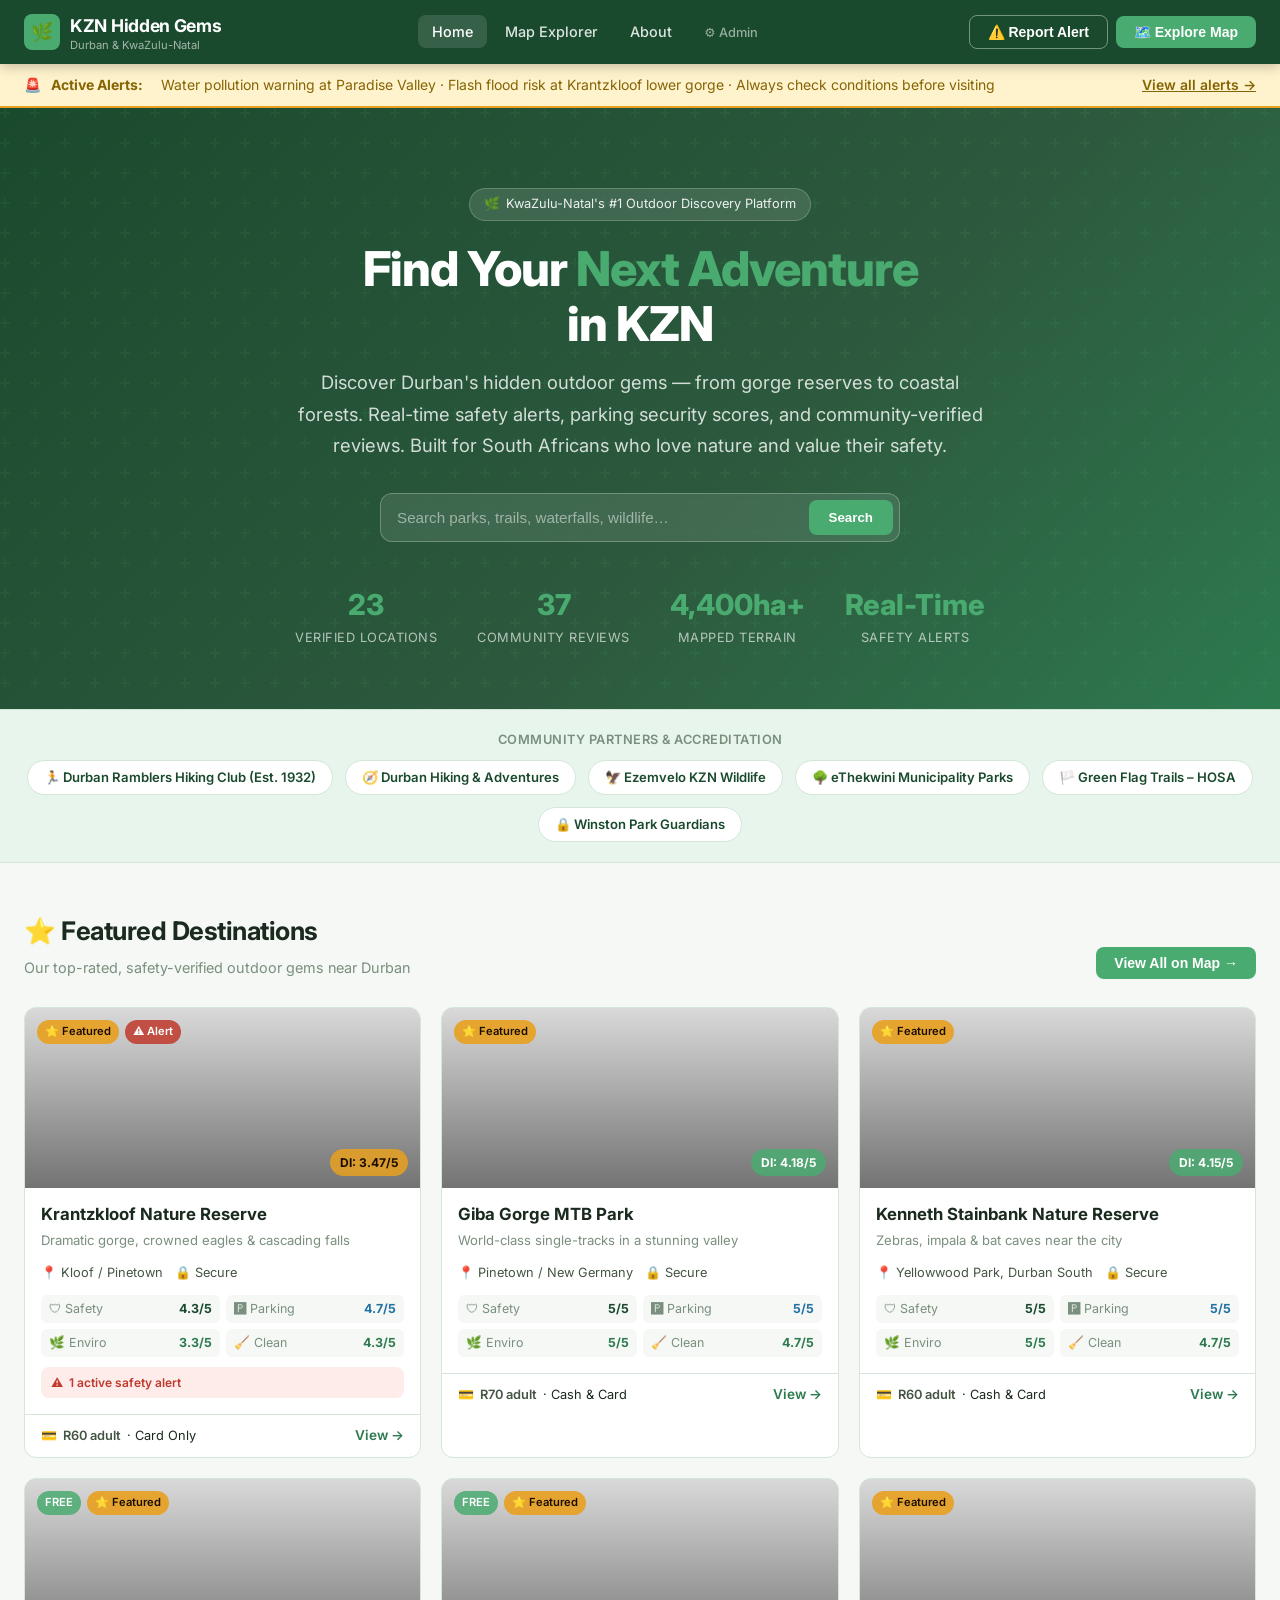
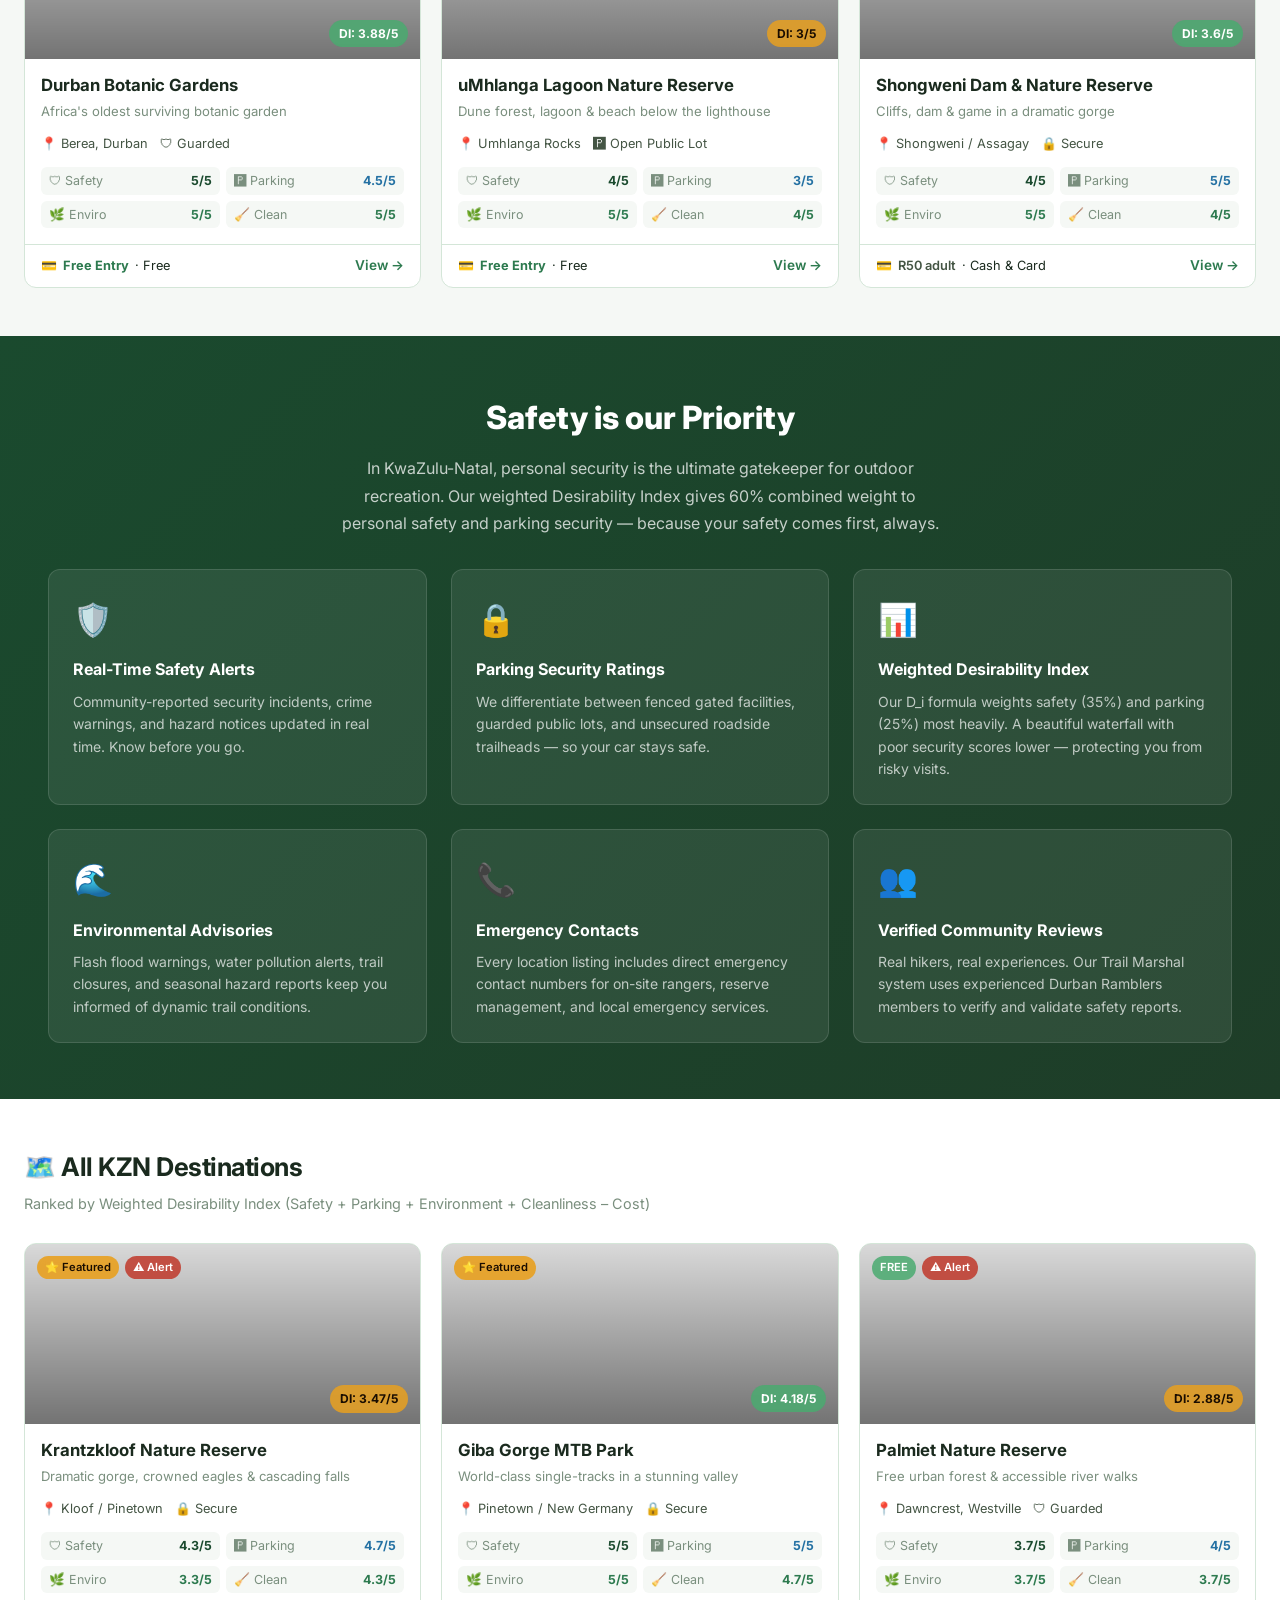
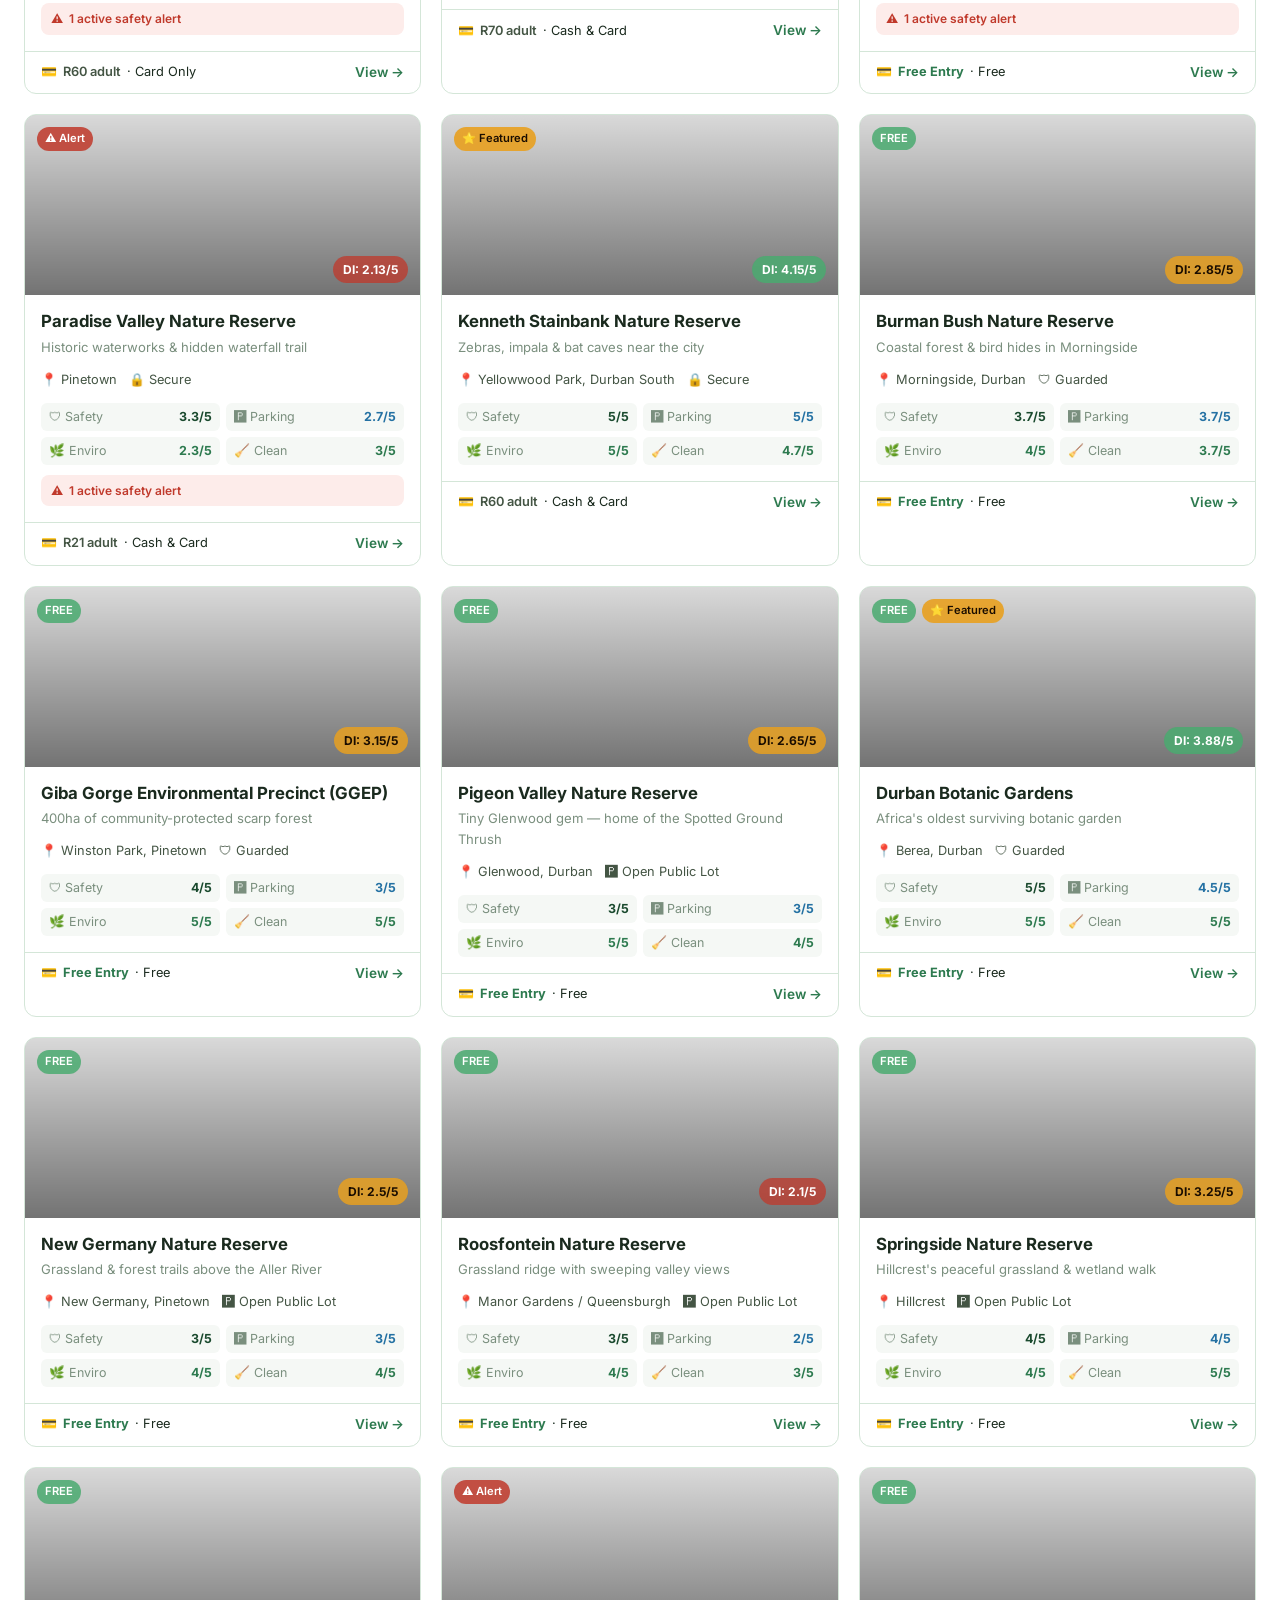
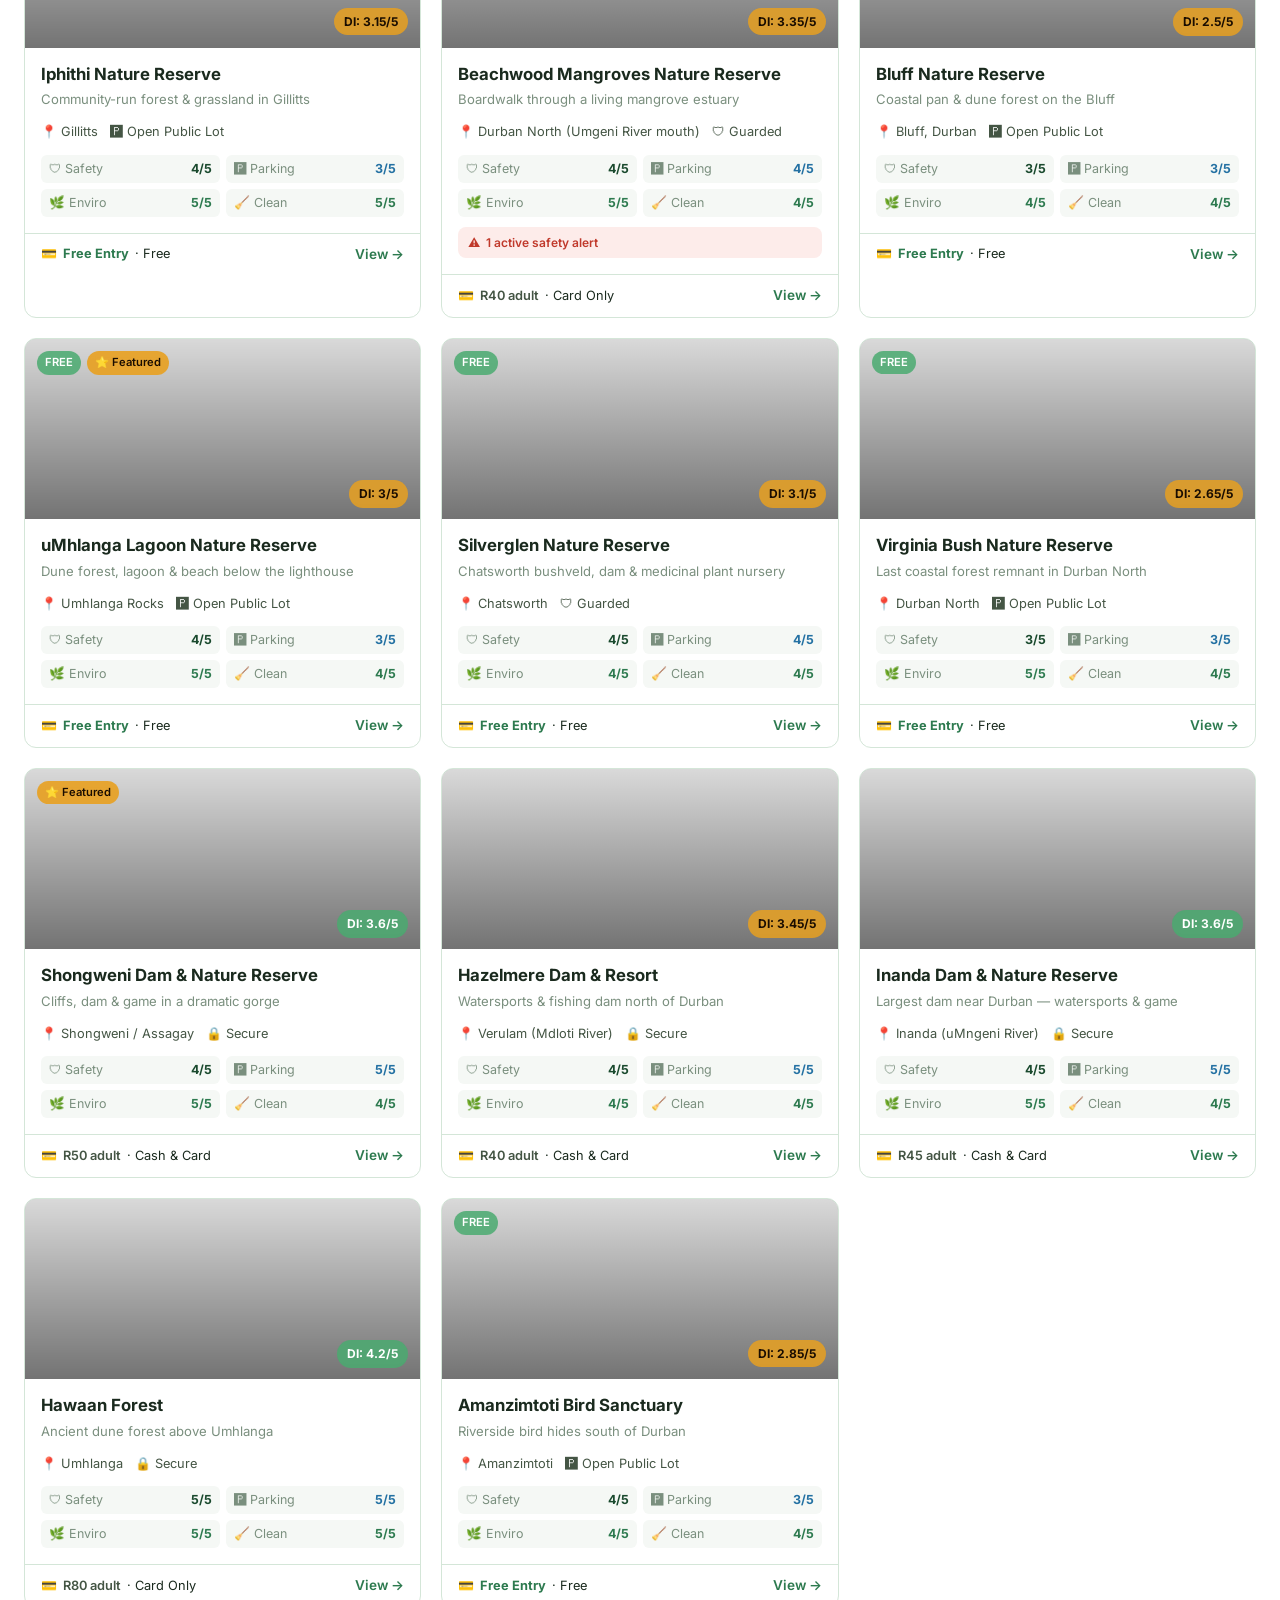
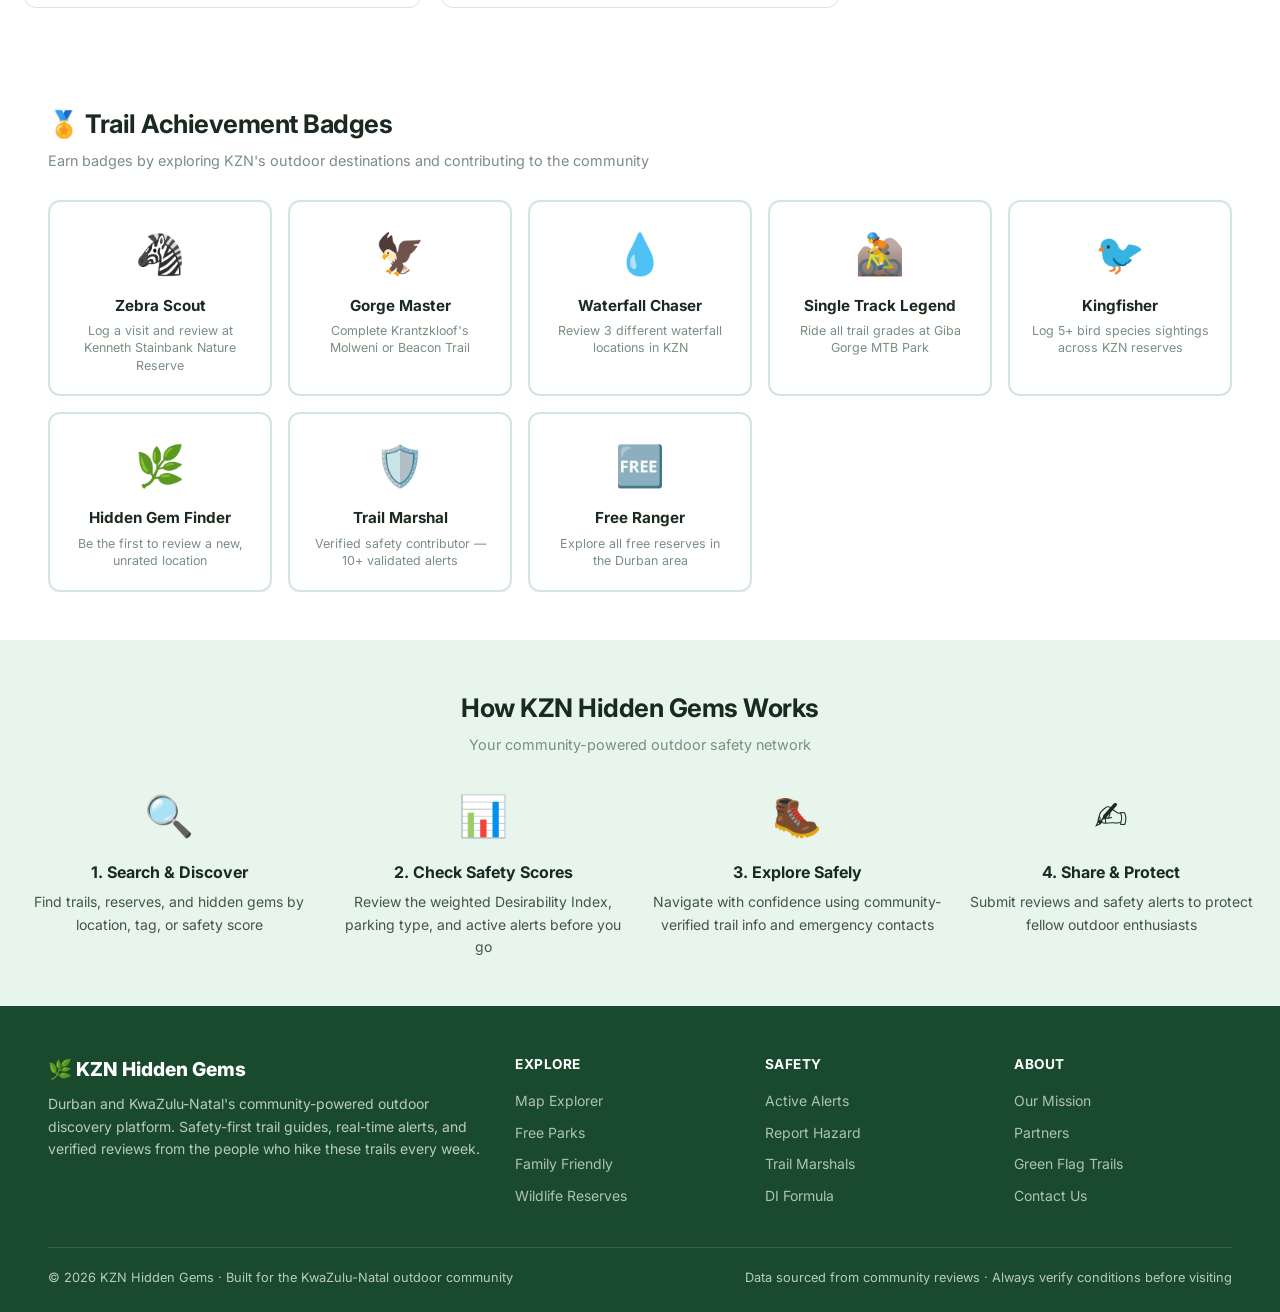
==== commit 98803861: "Add 16 more Durban nature reserves from eThekwini list (23 total)" ====
--- a/index.html
+++ b/index.html
@@ -115,15 +115,15 @@
       </div>
       <div class="hero-stats">
         <div class="hero-stat">
-          <div class="stat-num">7+</div>
+          <div class="stat-num">23</div>
           <div class="stat-label">Verified Locations</div>
         </div>
         <div class="hero-stat">
-          <div class="stat-num">21</div>
+          <div class="stat-num">37</div>
           <div class="stat-label">Community Reviews</div>
         </div>
         <div class="hero-stat">
-          <div class="stat-num">400ha+</div>
+          <div class="stat-num">4,400ha+</div>
           <div class="stat-label">Mapped Terrain</div>
         </div>
         <div class="hero-stat">
@@ -836,7 +836,7 @@
 
 <!-- Scripts -->
 <script src="https://unpkg.com/leaflet@1.9.4/dist/leaflet.js"></script>
-<script src="js/data.js?v=2"></script>
+<script src="js/data.js?v=5"></script>
 <script src="js/storage.js?v=2"></script>
 <script src="js/app.js?v=9"></script>
 <script src="js/photos.js?v=1"></script>
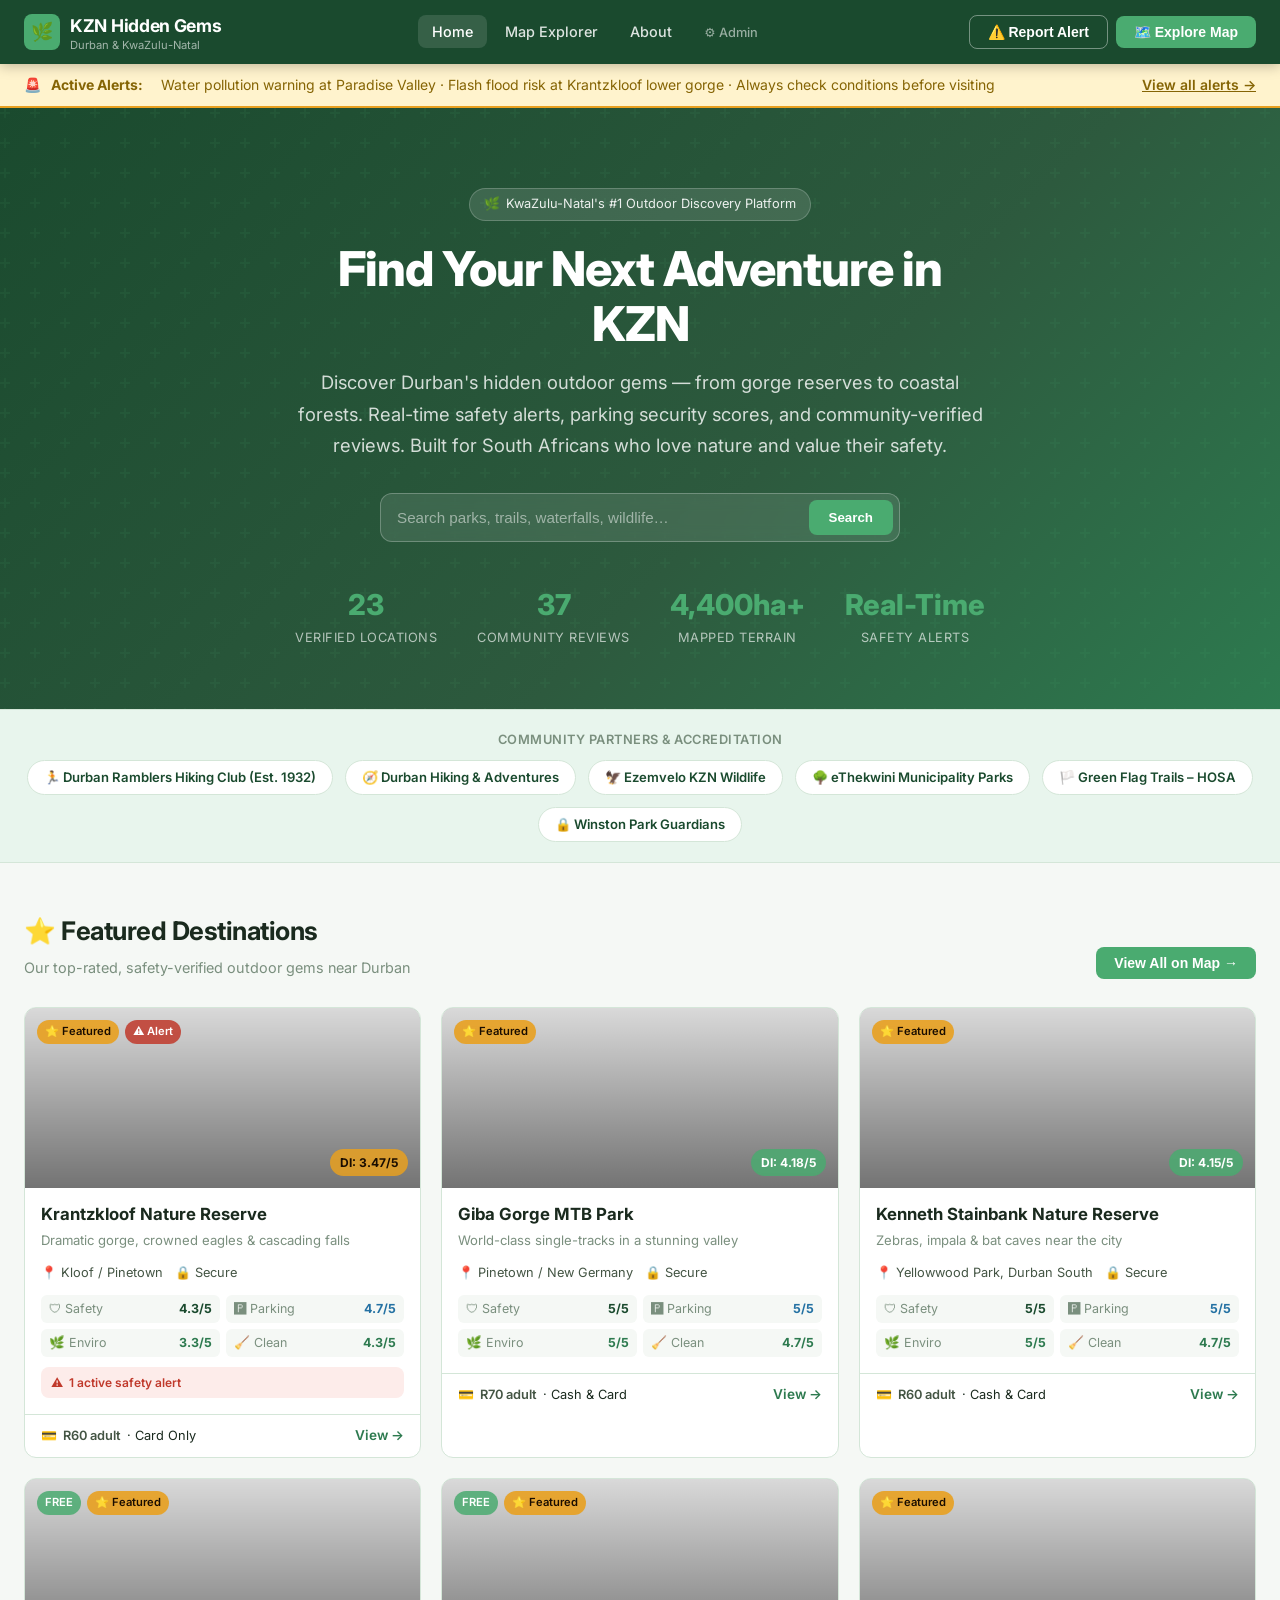
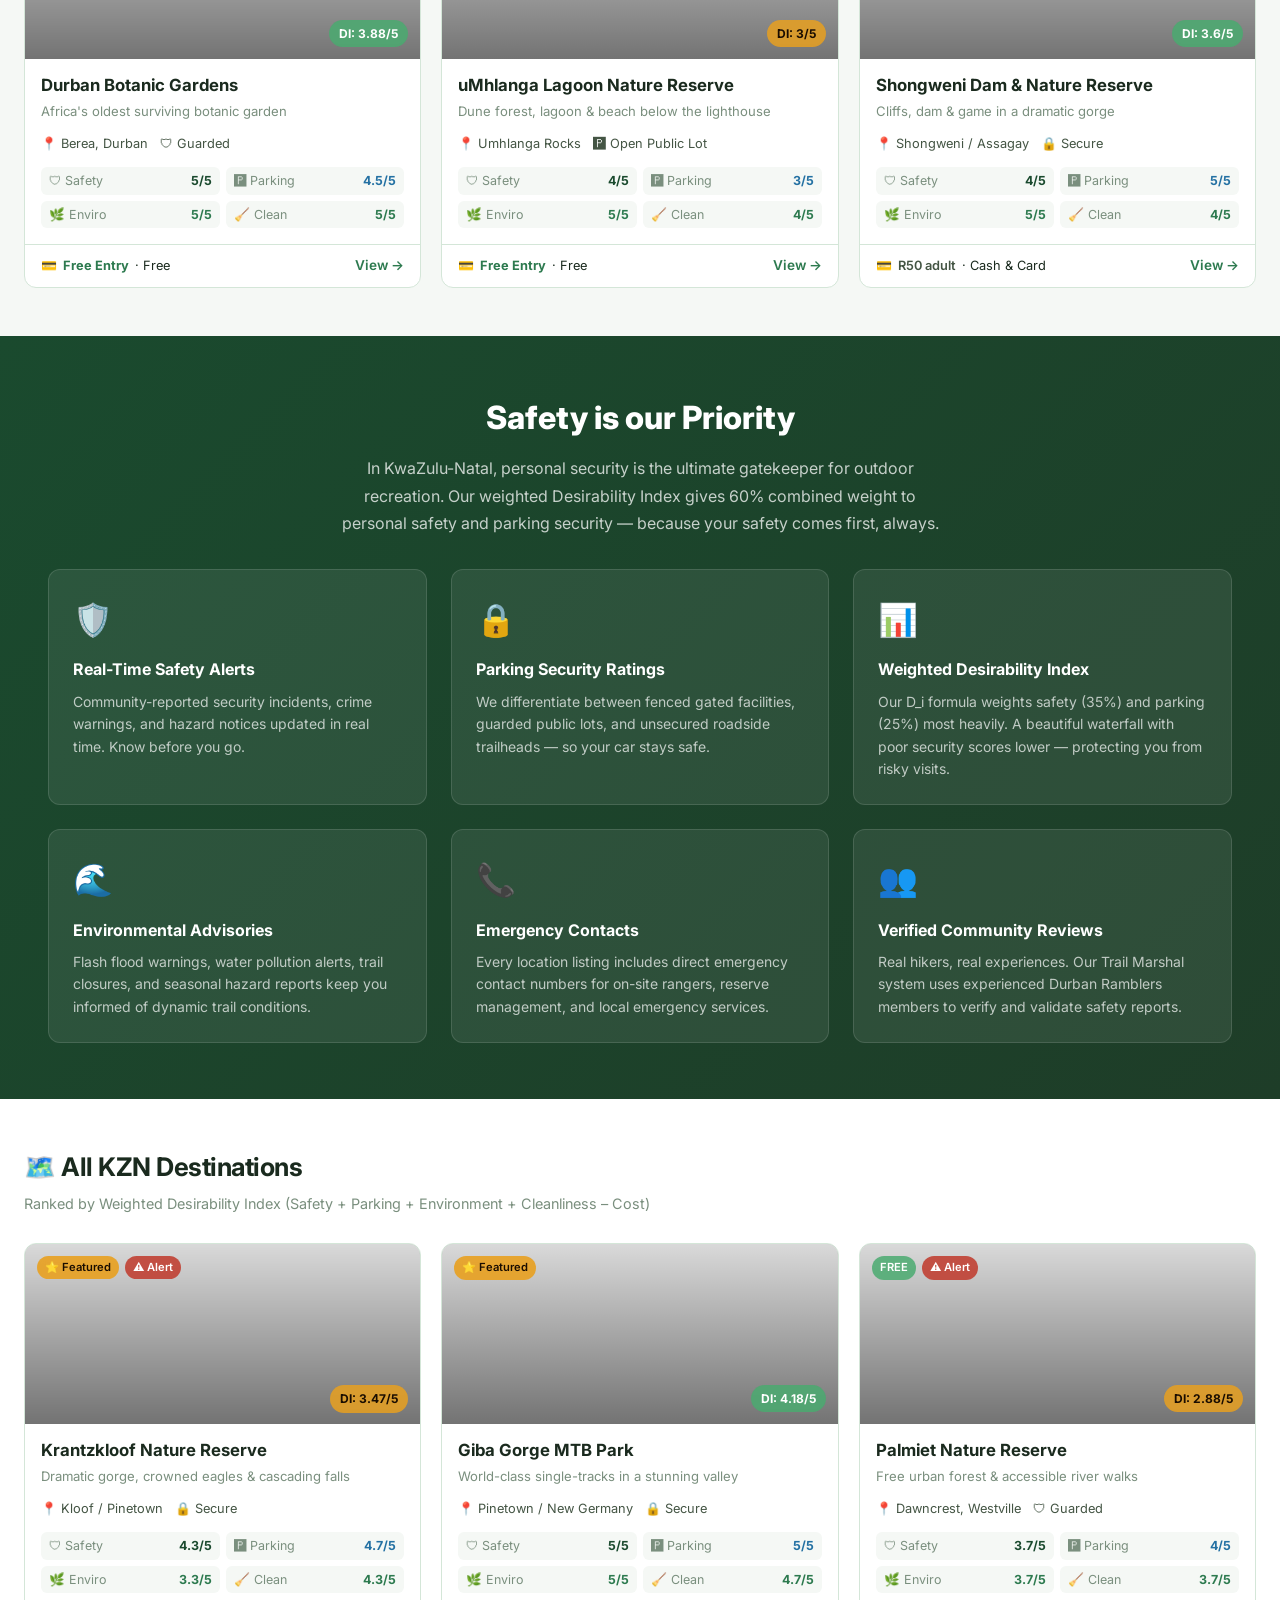
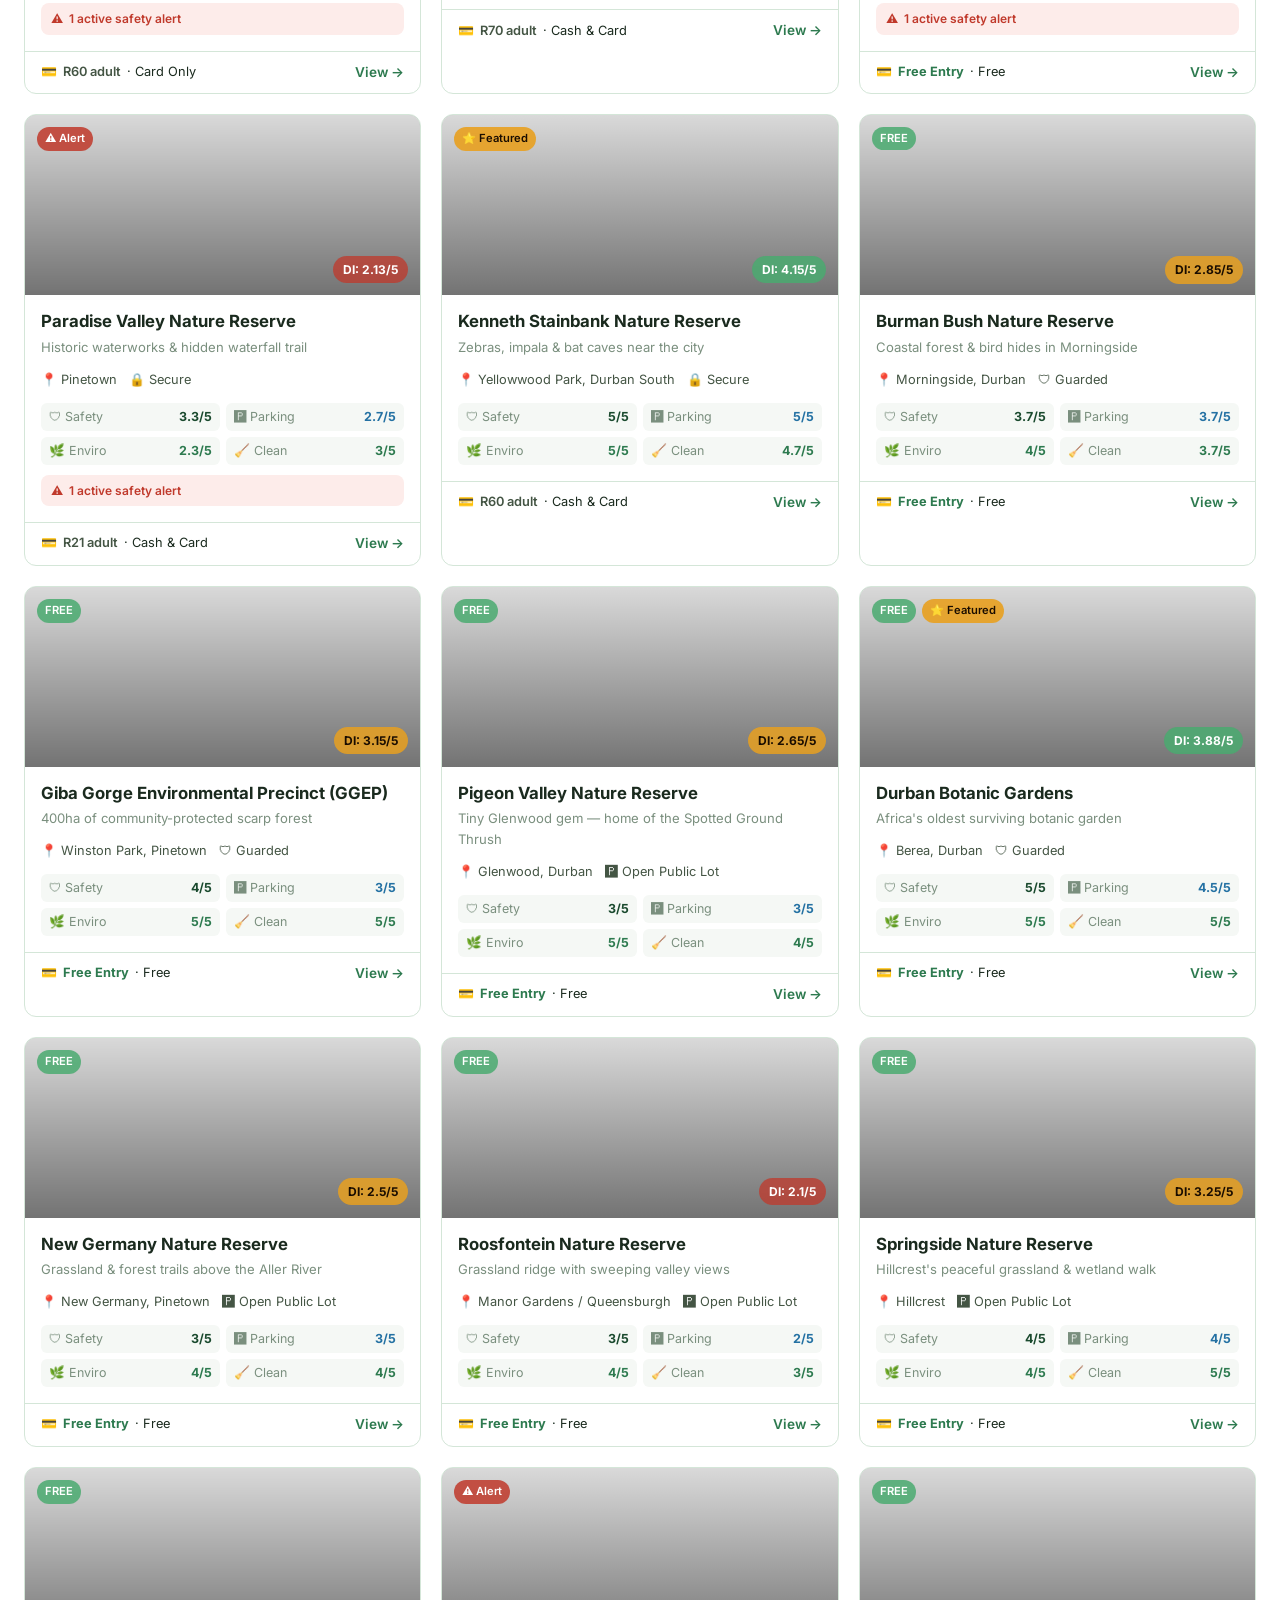
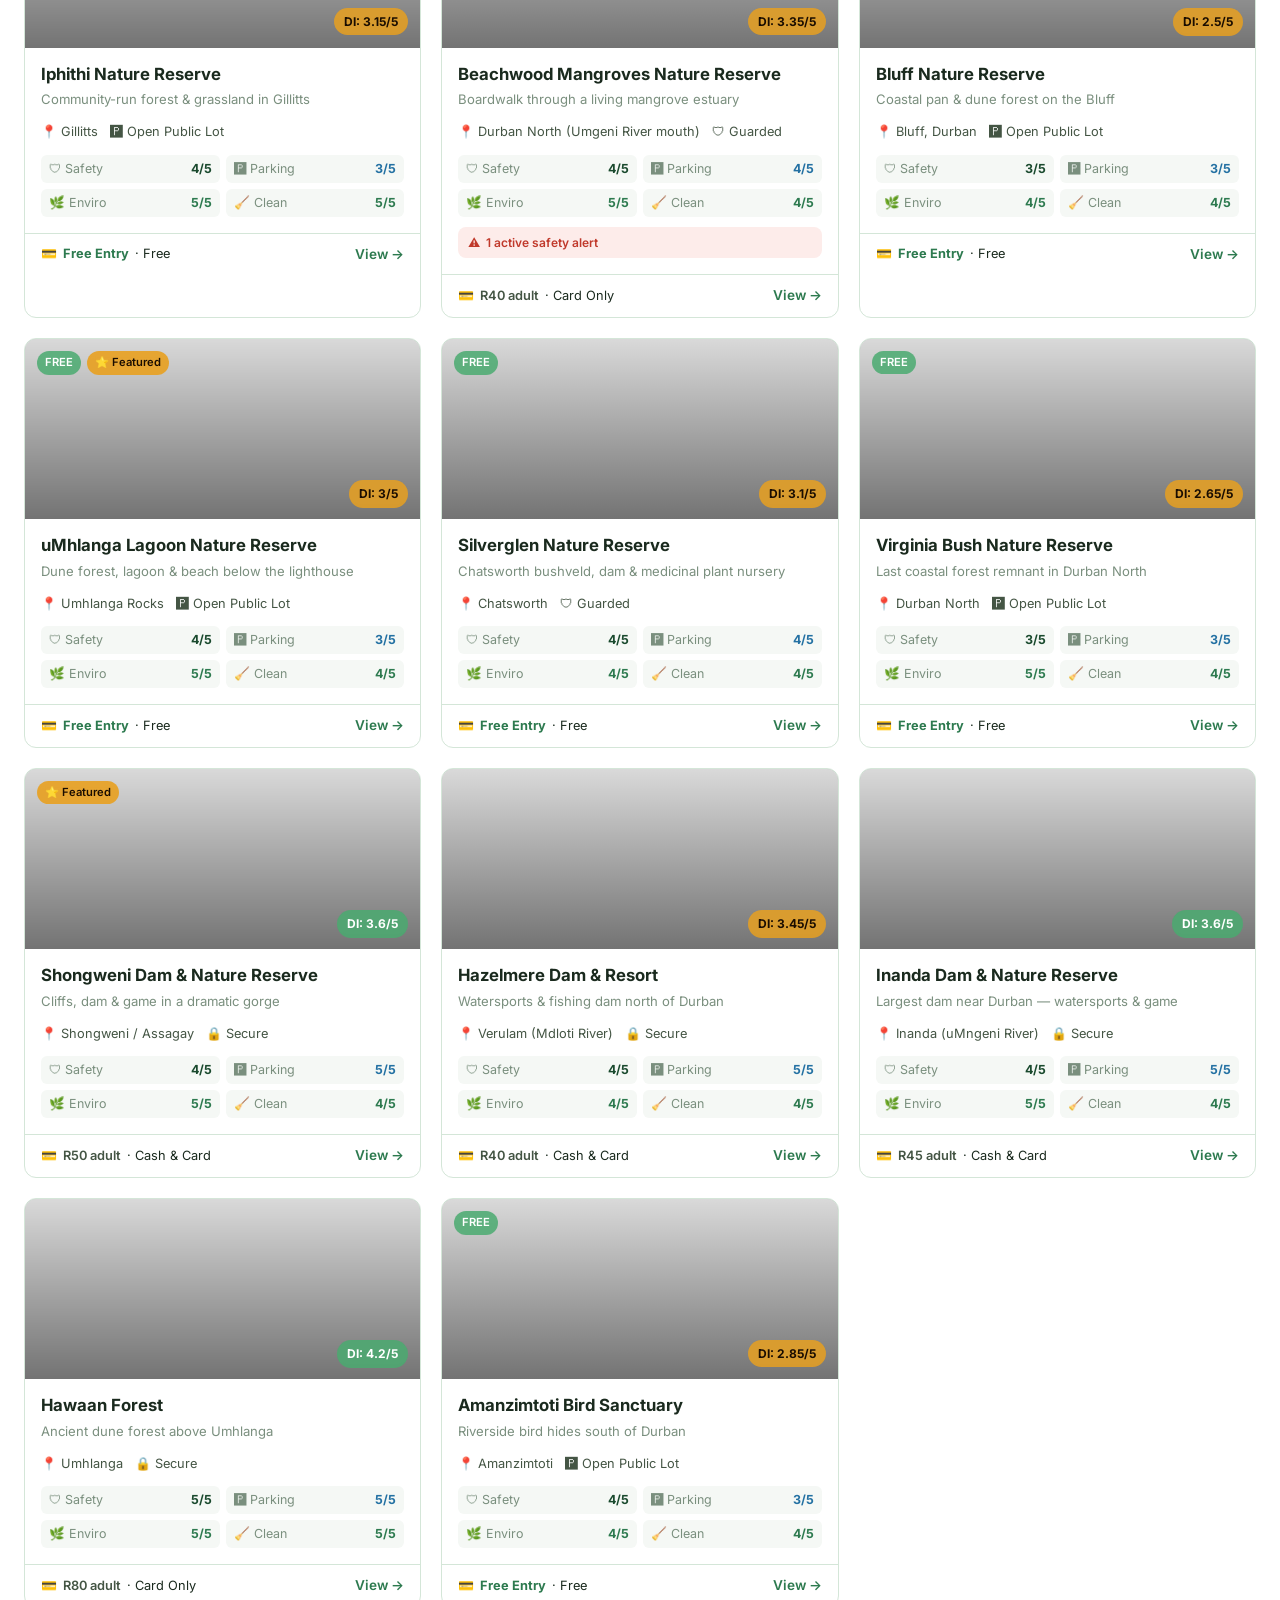
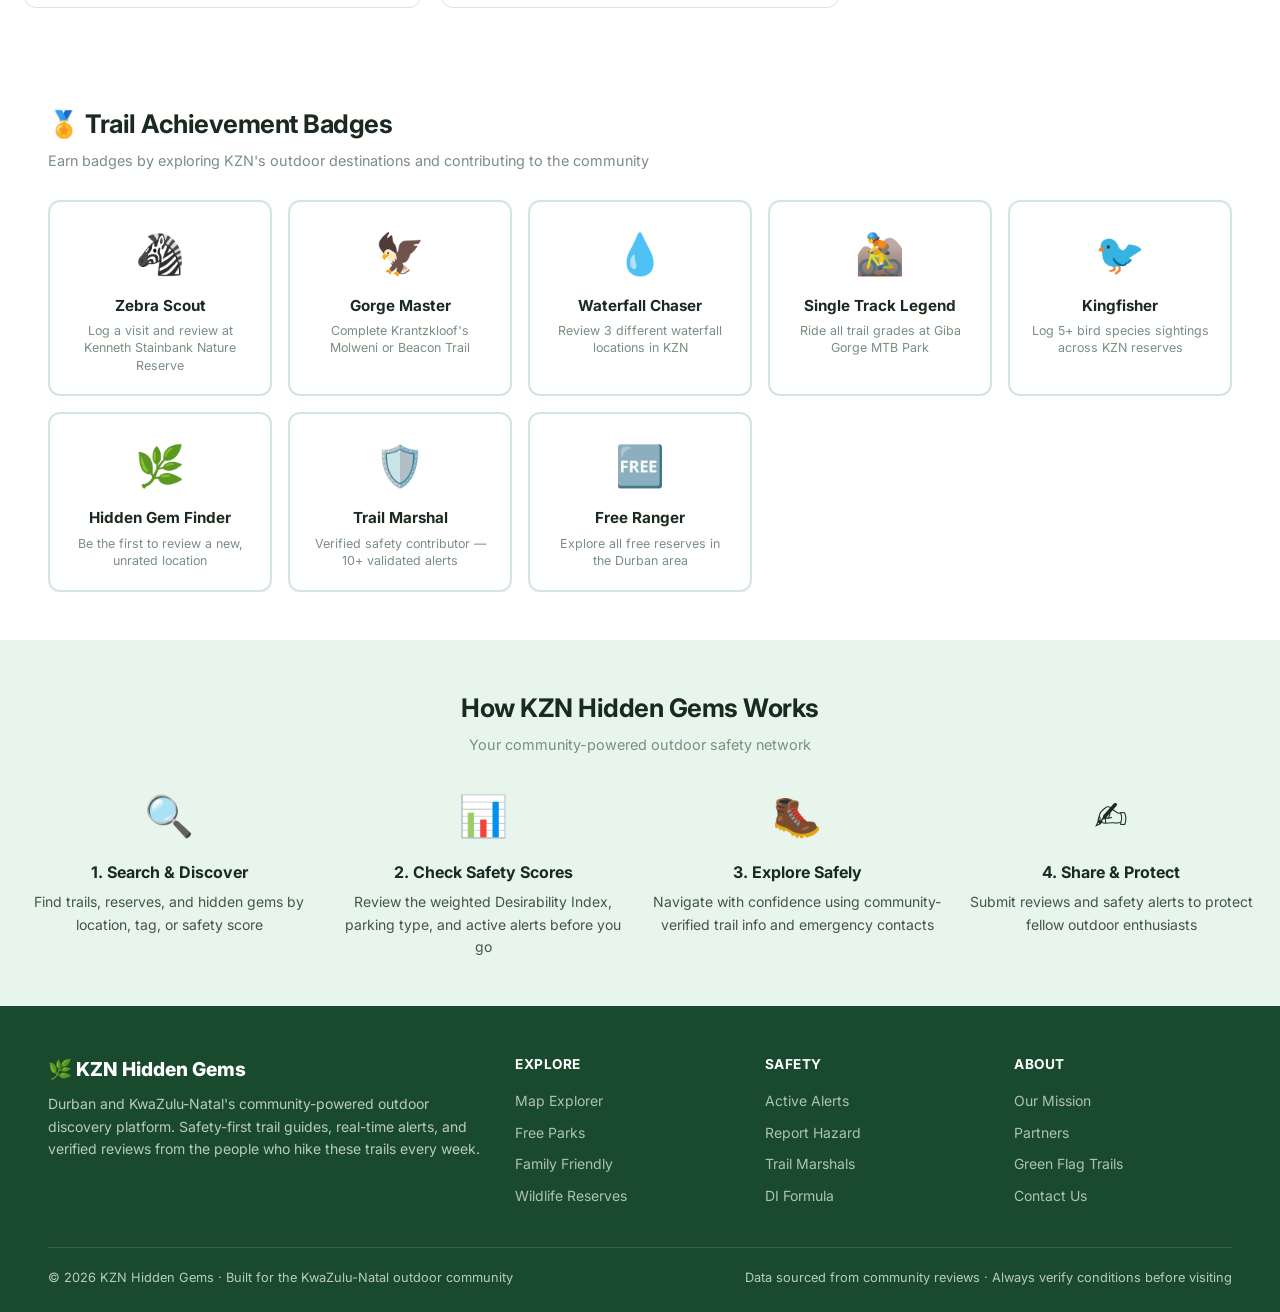
==== commit fda6de95: "Add Site Content editor — edit all site text from admin panel" ====
--- a/index.html
+++ b/index.html
@@ -30,8 +30,8 @@
   <a href="#" class="nav-brand" onclick="showPage('home');return false">
     <div class="logo-icon">🌿</div>
     <div>
-      <span class="brand-name">KZN Hidden Gems</span>
-      <span class="brand-sub">Durban & KwaZulu-Natal</span>
+      <span class="brand-name" data-edit="nav.brand">KZN Hidden Gems</span>
+      <span class="brand-sub" data-edit="nav.tagline">Durban & KwaZulu-Natal</span>
     </div>
   </a>
 
@@ -101,10 +101,10 @@
     <div class="hero-content">
       <div class="hero-badge">
         <span>🌿</span>
-        <span>KwaZulu-Natal's #1 Outdoor Discovery Platform</span>
-      </div>
-      <h1>Find Your <span>Next Adventure</span><br/>in KZN</h1>
-      <p>
+        <span data-edit="hero.badge">KwaZulu-Natal's #1 Outdoor Discovery Platform</span>
+      </div>
+      <h1 data-edit="hero.title">Find Your Next Adventure in KZN</h1>
+      <p data-edit="hero.subtitle">
         Discover Durban's hidden outdoor gems — from gorge reserves to coastal forests.
         Real-time safety alerts, parking security scores, and community-verified reviews.
         Built for South Africans who love nature and value their safety.
@@ -115,20 +115,20 @@
       </div>
       <div class="hero-stats">
         <div class="hero-stat">
-          <div class="stat-num">23</div>
-          <div class="stat-label">Verified Locations</div>
+          <div class="stat-num" data-edit="stat1.num">23</div>
+          <div class="stat-label" data-edit="stat1.label">Verified Locations</div>
         </div>
         <div class="hero-stat">
-          <div class="stat-num">37</div>
-          <div class="stat-label">Community Reviews</div>
+          <div class="stat-num" data-edit="stat2.num">37</div>
+          <div class="stat-label" data-edit="stat2.label">Community Reviews</div>
         </div>
         <div class="hero-stat">
-          <div class="stat-num">4,400ha+</div>
-          <div class="stat-label">Mapped Terrain</div>
+          <div class="stat-num" data-edit="stat3.num">4,400ha+</div>
+          <div class="stat-label" data-edit="stat3.label">Mapped Terrain</div>
         </div>
         <div class="hero-stat">
-          <div class="stat-num">Real-Time</div>
-          <div class="stat-label">Safety Alerts</div>
+          <div class="stat-num" data-edit="stat4.num">Real-Time</div>
+          <div class="stat-label" data-edit="stat4.label">Safety Alerts</div>
         </div>
       </div>
     </div>
@@ -155,8 +155,8 @@
     <div class="container">
       <div class="section-header">
         <div>
-          <h2>⭐ Featured Destinations</h2>
-          <p>Our top-rated, safety-verified outdoor gems near Durban</p>
+          <h2 data-edit="featured.title">⭐ Featured Destinations</h2>
+          <p data-edit="featured.subtitle">Our top-rated, safety-verified outdoor gems near Durban</p>
         </div>
         <button class="btn btn-primary" id="open-explorer-btn">View All on Map →</button>
       </div>
@@ -170,8 +170,8 @@
   <section class="safety-section">
     <div class="container">
       <div style="text-align:center;max-width:600px;margin:0 auto 0 auto">
-        <h2 style="font-size:2rem;font-weight:800;color:white;margin-bottom:12px">Safety is our Priority</h2>
-        <p style="color:rgba(255,255,255,0.75);font-size:1rem;line-height:1.7">
+        <h2 style="font-size:2rem;font-weight:800;color:white;margin-bottom:12px" data-edit="safety.title">Safety is our Priority</h2>
+        <p style="color:rgba(255,255,255,0.75);font-size:1rem;line-height:1.7" data-edit="safety.subtitle">
           In KwaZulu-Natal, personal security is the ultimate gatekeeper for outdoor recreation.
           Our weighted Desirability Index gives 60% combined weight to personal safety and parking security —
           because your safety comes first, always.
@@ -217,8 +217,8 @@
     <div class="container">
       <div class="section-header">
         <div>
-          <h2>🗺️ All KZN Destinations</h2>
-          <p>Ranked by Weighted Desirability Index (Safety + Parking + Environment + Cleanliness – Cost)</p>
+          <h2 data-edit="all.title">🗺️ All KZN Destinations</h2>
+          <p data-edit="all.subtitle">Ranked by Weighted Desirability Index (Safety + Parking + Environment + Cleanliness – Cost)</p>
         </div>
       </div>
       <div class="cards-grid" id="all-cards">
@@ -388,8 +388,8 @@
   <div class="container">
     <div class="footer-grid">
       <div class="footer-brand">
-        <div class="brand-name">🌿 KZN Hidden Gems</div>
-        <p>Durban and KwaZulu-Natal's community-powered outdoor discovery platform. Safety-first trail guides, real-time alerts, and verified reviews from the people who hike these trails every week.</p>
+        <div class="brand-name" data-edit="footer.brand">🌿 KZN Hidden Gems</div>
+        <p data-edit="footer.about">Durban and KwaZulu-Natal's community-powered outdoor discovery platform. Safety-first trail guides, real-time alerts, and verified reviews from the people who hike these trails every week.</p>
       </div>
       <div class="footer-col">
         <h5>Explore</h5>
@@ -420,7 +420,7 @@
       </div>
     </div>
     <div class="footer-bottom">
-      <span>© 2026 KZN Hidden Gems · Built for the KwaZulu-Natal outdoor community</span>
+      <span data-edit="footer.copyright">© 2026 KZN Hidden Gems · Built for the KwaZulu-Natal outdoor community</span>
       <span>Data sourced from community reviews · Always verify conditions before visiting</span>
     </div>
   </div>
@@ -600,6 +600,7 @@
     <div class="admin-tabs">
       <button class="admin-tab-btn active" onclick="switchAdminTab('add')">➕ Add / Edit Location</button>
       <button class="admin-tab-btn" onclick="switchAdminTab('list')">📋 All Locations</button>
+      <button class="admin-tab-btn" onclick="switchAdminTab('content')">✏️ Site Content</button>
     </div>
 
     <!-- TAB: Add/Edit Form -->
@@ -805,6 +806,33 @@
       </div>
 
     </div><!-- /admin-tab-list -->
+
+    <!-- TAB: Site Content Editor -->
+    <div class="admin-tab-panel" id="admin-tab-content">
+      <div class="admin-form-panel" style="max-width:680px;margin:0 auto">
+        <div class="admin-form-header" style="display:flex;align-items:center;justify-content:space-between">
+          <h3>✏️ Edit Site Text</h3>
+          <button class="btn btn-ghost" onclick="resetSiteContent()" style="font-size:0.8rem">↩️ Reset to Defaults</button>
+        </div>
+
+        <div class="admin-form-body">
+          <p style="font-size:0.85rem;color:var(--text-mid,#445544);margin-bottom:16px;line-height:1.6">
+            Change any wording on the site below. Click <strong>Save Changes</strong> and it updates instantly —
+            the homepage hero, statistics, section headings, safety blurb, and footer.
+          </p>
+
+          <div id="content-editor-status" style="display:none;margin-bottom:14px;padding:10px 14px;border-radius:8px;font-size:0.85rem;font-weight:600"></div>
+
+          <div id="content-editor-fields"><!-- built by content.js --></div>
+        </div>
+
+        <div class="admin-form-footer">
+          <button class="btn btn-primary" onclick="saveSiteContentFromEditor()" style="width:100%;justify-content:center;padding:12px;font-size:0.95rem">
+            💾 Save Changes
+          </button>
+        </div>
+      </div>
+    </div>
   </div><!-- /admin-body -->
 </div><!-- /admin-page -->
 
@@ -841,7 +869,8 @@
 <script src="js/app.js?v=9"></script>
 <script src="js/photos.js?v=1"></script>
 <script src="js/smartfill.js?v=2"></script>
-<script src="js/admin.js?v=8"></script>
+<script src="js/admin.js?v=9"></script>
+<script src="js/content.js?v=1"></script>
 
 <script>
   // Sidebar search filter
